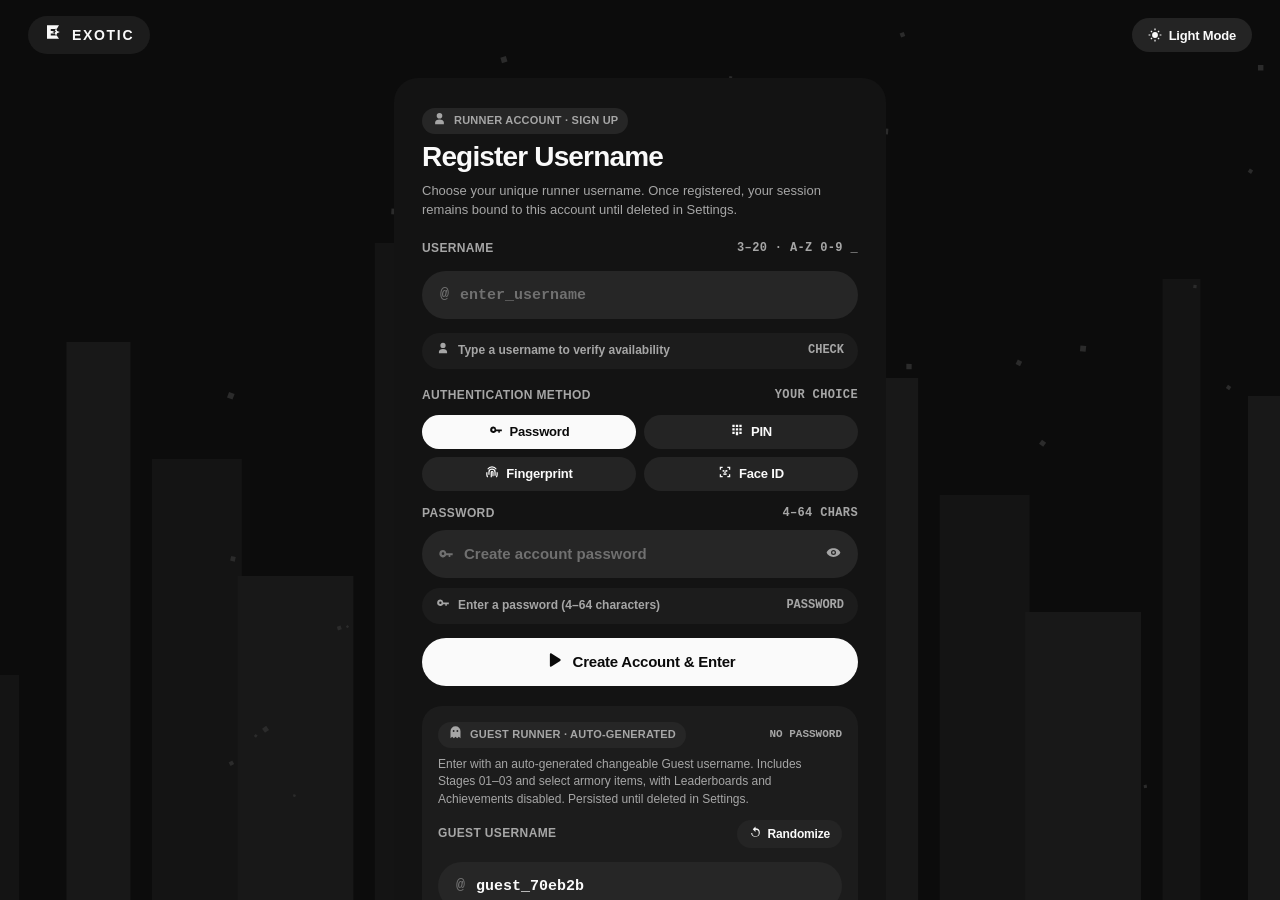
==== index.html @ 70ea26ce "Set Monochrome as default color mode across app, biometric bridge, and database" ====
<!DOCTYPE html>
<html lang="en" data-theme="dark" data-color-mode="monochrome">
<head>
  <meta charset="UTF-8" />
  <meta name="viewport" content="width=device-width, initial-scale=1.0, maximum-scale=1.0, user-scalable=no" />
  <title>EXOTIC</title>
  <link id="app-favicon" rel="icon" type="image/svg+xml" href="favicon.svg?v=20261025c22" />
  <link rel="shortcut icon" href="favicon.svg?v=20261025c22" />
  <link rel="stylesheet" href="styles/tokens.css?v=20261025c22" />
  <link rel="stylesheet" href="styles/components.css?v=20261025c22" />
  <link rel="stylesheet" href="styles/views.css?v=20261025c22" />
</head>
<body>
  <div id="app">
    <!-- Interactive Parallax Backdrop -->
    <canvas id="backdrop-canvas"></canvas>

    <!-- Global Top Bar -->
    <header id="global-topbar" class="ex-topbar is-hidden">
      <div class="ex-topbar-left">
        <button type="button" id="topbar-back-btn" class="ex-pill-btn ex-pill-btn--secondary ex-pill-btn--sm">
          <span data-icon="back"></span>
          <span>Main Menu</span>
        </button>
        <div class="ex-brand-pill">
          <span data-icon="logo"></span>
          <span>EXOTIC</span>
        </div>
      </div>

      <div class="ex-topbar-right">
        <button type="button" id="header-account-btn" class="ex-pill-btn ex-pill-btn--secondary ex-pill-btn--sm" title="Account — Manage in Settings">
          <span data-icon="user"></span>
          <span id="header-username" class="mono">@runner</span>
        </button>
        <div class="ex-chip" title="Coins — Spend on Auras, Characters, Skins, Trails & Emotes">
          <span data-icon="coin"></span>
          <span id="header-coins" class="mono">0</span>
          <span style="color:var(--fg-secondary); font-weight:500;">Coins</span>
        </div>
        <div class="ex-chip" title="Skill Points — Spend on Gameplay Upgrades">
          <span data-icon="skill"></span>
          <span id="header-sp" class="mono">0</span>
          <span style="color:var(--fg-secondary); font-weight:500;">SP</span>
        </div>
        <button type="button" id="header-theme-btn" class="ex-pill-btn ex-pill-btn--secondary ex-pill-btn--sm">
          <span data-icon="sun"></span>
          <span>Light Mode</span>
        </button>
        <button type="button" id="header-mute-btn" class="ex-pill-btn ex-pill-btn--secondary ex-pill-btn--icon" aria-label="Toggle Audio">
          <span data-icon="soundOn"></span>
        </button>
      </div>
    </header>

    <!-- Route Views Container -->
    <main class="ex-views">
      <!-- 1. SPLASH LOADING SCREEN -->
      <section id="view-splash" class="ex-view is-active" aria-label="Splash Loading Screen">
        <div class="splash-topbar">
          <button type="button" id="splash-theme-btn" class="ex-pill-btn ex-pill-btn--secondary ex-pill-btn--sm" aria-label="Switch to Light Mode">
            <span data-icon="sun"></span>
            <span>Light Mode</span>
          </button>
        </div>
        <div class="splash-box">
          <h1 class="splash-title">EXOTIC</h1>
          <div class="splash-progress-wrap">
            <div class="splash-track">
              <div id="splash-progress-fill" class="splash-fill"></div>
            </div>
            <div class="splash-status">
              <span id="splash-pct-label" class="mono">0%</span>
            </div>
          </div>
          <button type="button" id="splash-enter-btn" class="ex-pill-btn ex-pill-btn--primary ex-pill-btn--md" style="opacity:0.75;">
            <span data-icon="play"></span>
            <span>Skip &amp; Enter</span>
          </button>
        </div>
      </section>

      <!-- 1b. SIGN UP ROUTE -->
      <section id="view-signup" class="ex-view" aria-label="Sign Up">
        <div class="auth-topbar">
          <div class="ex-brand-pill">
            <span data-icon="logo"></span>
            <span>EXOTIC</span>
          </div>
          <button type="button" id="signup-theme-btn" class="ex-pill-btn ex-pill-btn--secondary ex-pill-btn--sm" aria-label="Switch to Light Mode">
            <span data-icon="sun"></span>
            <span>Light Mode</span>
          </button>
        </div>

        <div class="auth-shell">
          <div class="auth-card">
            <div class="auth-header">
              <span class="ex-chip ex-chip--subtle" style="align-self:flex-start;">
                <span data-icon="user"></span>
                <span>Runner Account · Sign Up</span>
              </span>
              <h1 class="auth-title">Register Username</h1>
              <p class="auth-subtitle">
                Choose your unique runner username. Once registered, your session remains bound to this account until deleted in Settings.
              </p>
            </div>

            <div id="signup-lock-banner" class="auth-lock-banner">
              <div class="auth-lock-icon" data-icon="lock"></div>
              <div class="auth-lock-text">
                <strong id="signup-lock-title">Account Already Registered</strong>
                <span id="signup-lock-desc">You cannot re-register a new username until your existing account is deleted from Settings.</span>
              </div>
            </div>

            <form id="signup-form" class="auth-form" novalidate>
              <label for="signup-username-input" class="auth-field-label">
                <span>Username</span>
                <span class="mono">3–20 · A-Z 0-9 _</span>
              </label>

              <div class="auth-input-wrap">
                <span class="auth-input-prefix">@</span>
                <input
                  type="text"
                  id="signup-username-input"
                  name="username"
                  class="ex-pill-input"
                  required
                  minlength="3"
                  maxlength="20"
                  pattern="[A-Za-z0-9_]{3,20}"
                  autocomplete="username"
                  spellcheck="false"
                  placeholder="enter_username"
                />
              </div>

              <div id="signup-validation-pill" class="auth-validation-pill" aria-live="polite">
                <span class="auth-validation-main">
                  <span id="signup-validation-icon" data-icon="user"></span>
                  <span id="signup-validation-msg">Type a username to verify availability</span>
                </span>
                <span id="signup-validation-badge" class="mono">CHECK</span>
              </div>

              <div class="auth-method-block">
                <div class="auth-field-label">
                  <span>Authentication Method</span>
                  <span class="mono">YOUR CHOICE</span>
                </div>

                <div class="auth-method-tabs" role="radiogroup" aria-label="Sign Up Authentication Method">
                  <button type="button" class="ex-pill-btn ex-pill-btn--primary ex-pill-btn--sm" data-signup-method="password" aria-pressed="true">
                    <span data-icon="key"></span>
                    <span>Password</span>
                  </button>
                  <button type="button" class="ex-pill-btn ex-pill-btn--secondary ex-pill-btn--sm" data-signup-method="pin" aria-pressed="false">
                    <span data-icon="pin"></span>
                    <span>PIN</span>
                  </button>
                  <button type="button" class="ex-pill-btn ex-pill-btn--secondary ex-pill-btn--sm" data-signup-method="fingerprint" aria-pressed="false">
                    <span data-icon="fingerprint"></span>
                    <span>Fingerprint</span>
                  </button>
                  <button type="button" class="ex-pill-btn ex-pill-btn--secondary ex-pill-btn--sm" data-signup-method="faceid" aria-pressed="false">
                    <span data-icon="faceid"></span>
                    <span>Face ID</span>
                  </button>
                </div>

                <!-- Dynamic Choice 1: Password -->
                <div id="signup-panel-password" class="auth-cred-panel is-active">
                  <label for="signup-password-input" class="auth-field-label">
                    <span>Password</span>
                    <span class="mono">4–64 CHARS</span>
                  </label>
                  <div class="auth-input-wrap auth-input-wrap--cred">
                    <span class="auth-input-icon" data-icon="key"></span>
                    <input
                      type="password"
                      id="signup-password-input"
                      name="signupPassword"
                      class="ex-pill-input"
                      minlength="4"
                      maxlength="64"
                      autocomplete="new-password"
                      placeholder="Create account password"
                    />
                    <button type="button" id="signup-pw-reveal-btn" class="ex-pill-btn ex-pill-btn--ghost ex-pill-btn--xs auth-reveal-btn" aria-label="Toggle password visibility">
                      <span data-icon="eye"></span>
                    </button>
                  </div>
                </div>

                <!-- Dynamic Choice 2: Numeric PIN -->
                <div id="signup-panel-pin" class="auth-cred-panel">
                  <label for="signup-pin-input" class="auth-field-label">
                    <span>PIN Code</span>
                    <span class="mono">4–8 DIGITS</span>
                  </label>
                  <div class="auth-input-wrap auth-input-wrap--cred">
                    <span class="auth-input-icon" data-icon="pin"></span>
                    <input
                      type="password"
                      id="signup-pin-input"
                      name="signupPin"
                      class="ex-pill-input auth-pin-input"
                      inputmode="numeric"
                      maxlength="8"
                      autocomplete="off"
                      placeholder="Enter 4–8 digit PIN"
                    />
                    <button type="button" id="signup-pin-reveal-btn" class="ex-pill-btn ex-pill-btn--ghost ex-pill-btn--xs auth-reveal-btn" aria-label="Toggle PIN visibility">
                      <span data-icon="eye"></span>
                    </button>
                  </div>
                </div>

                <!-- Dynamic Choice 3 & 4: Fingerprint / Face ID -->
                <div id="signup-panel-biometric" class="auth-cred-panel">
                  <div class="auth-field-label">
                    <span id="signup-bio-label">Fingerprint Passkey</span>
                    <span class="mono" id="signup-bio-tag">HARDWARE SENSOR</span>
                  </div>
                  <div id="signup-face-viewport" class="auth-face-viewport">
                    <canvas id="signup-face-canvas" width="220" height="220"></canvas>
                  </div>
                  <div id="signup-bio-card" class="auth-bio-card">
                    <div id="signup-bio-emblem" class="auth-bio-emblem" data-icon="fingerprint"></div>
                    <div class="auth-bio-info">
                      <strong id="signup-bio-title">Enroll Fingerprint</strong>
                      <span id="signup-bio-desc">Scan your Fingerprint on your device sensor, or press Create Account to scan automatically.</span>
                    </div>
                    <button type="button" id="signup-bio-scan-btn" class="ex-pill-btn ex-pill-btn--secondary ex-pill-btn--sm">
                      <span id="signup-bio-btn-icon" data-icon="fingerprint"></span>
                      <span id="signup-bio-btn-label">Scan</span>
                    </button>
                  </div>
                </div>

                <div id="signup-cred-pill" class="auth-validation-pill" aria-live="polite">
                  <span class="auth-validation-main">
                    <span id="signup-cred-icon" data-icon="key"></span>
                    <span id="signup-cred-msg">Choose Password, PIN, Fingerprint, or Face ID</span>
                  </span>
                  <span id="signup-cred-badge" class="mono">READY</span>
                </div>
              </div>

              <button type="submit" id="signup-submit-btn" class="ex-pill-btn ex-pill-btn--primary ex-pill-btn--lg ex-pill-btn--full">
                <span data-icon="play"></span>
                <span>Create Account &amp; Enter</span>
              </button>
            </form>

            <div id="guest-signup-box" class="auth-guest-box">
              <div class="auth-guest-head">
                <div class="auth-guest-title-wrap">
                  <span class="ex-chip ex-chip--subtle">
                    <span data-icon="ghost"></span>
                    <span>Guest Runner · Auto-Generated</span>
                  </span>
                  <span class="mono auth-guest-tag">NO PASSWORD</span>
                </div>
                <p class="auth-guest-desc">
                  Enter with an auto-generated changeable Guest username. Includes Stages 01–03 and select armory items, with Leaderboards and Achievements disabled. Persisted until deleted in Settings.
                </p>
              </div>

              <form id="guest-signup-form" class="auth-form" novalidate>
                <div class="auth-field-label">
                  <label for="guest-signup-username-input">Guest Username</label>
                  <button type="button" id="guest-signup-shuffle-btn" class="ex-pill-btn ex-pill-btn--secondary ex-pill-btn--xs">
                    <span data-icon="retry"></span>
                    <span>Randomize</span>
                  </button>
                </div>

                <div class="auth-input-wrap">
                  <span class="auth-input-prefix">@</span>
                  <input
                    type="text"
                    id="guest-signup-username-input"
                    name="guestUsername"
                    class="ex-pill-input"
                    required
                    minlength="3"
                    maxlength="20"
                    pattern="[A-Za-z0-9_]{3,20}"
                    autocomplete="off"
                    spellcheck="false"
                    placeholder="guest_runner"
                  />
                </div>

                <div id="guest-signup-validation-pill" class="auth-validation-pill" aria-live="polite">
                  <span class="auth-validation-main">
                    <span id="guest-signup-validation-icon" data-icon="check"></span>
                    <span id="guest-signup-validation-msg">username is available</span>
                  </span>
                  <span id="guest-signup-validation-badge" class="mono">AVAILABLE</span>
                </div>

                <button type="submit" id="guest-signup-submit-btn" class="ex-pill-btn ex-pill-btn--secondary ex-pill-btn--lg ex-pill-btn--full">
                  <span data-icon="ghost"></span>
                  <span>Continue as Guest</span>
                </button>
              </form>
            </div>

            <div class="auth-switch-row">
              <span class="auth-switch-hint">Already have a registered account?</span>
              <button type="button" id="signup-switch-signin-btn" class="ex-pill-btn ex-pill-btn--secondary ex-pill-btn--sm">
                <span data-icon="user"></span>
                <span>Sign In</span>
              </button>
            </div>
          </div>
        </div>
      </section>

      <!-- 1c. SIGN IN ROUTE -->
      <section id="view-signin" class="ex-view" aria-label="Sign In">
        <div class="auth-topbar">
          <div class="ex-brand-pill">
            <span data-icon="logo"></span>
            <span>EXOTIC</span>
          </div>
          <button type="button" id="signin-theme-btn" class="ex-pill-btn ex-pill-btn--secondary ex-pill-btn--sm" aria-label="Switch to Light Mode">
            <span data-icon="sun"></span>
            <span>Light Mode</span>
          </button>
        </div>

        <div class="auth-shell">
          <div class="auth-card">
            <div class="auth-header">
              <span class="ex-chip ex-chip--subtle" style="align-self:flex-start;">
                <span data-icon="lock"></span>
                <span>Runner Account · Sign In</span>
              </span>
              <h1 class="auth-title">Sign In</h1>
              <p class="auth-subtitle">
                Enter your registered Exotic username to restore your saved Coins, Skill Points, Loadout, and Stage Clears.
              </p>
            </div>

            <div id="signin-lock-banner" class="auth-lock-banner">
              <div class="auth-lock-icon" data-icon="lock"></div>
              <div class="auth-lock-text" style="flex:1;">
                <strong id="signin-lock-title">Bound Account: @runner</strong>
                <span id="signin-lock-desc">Sign back in with this registered username. Re-registration is locked until deleted from Settings.</span>
                <div style="margin-top:8px;">
                  <button type="button" id="signin-fill-bound-btn" class="ex-pill-btn ex-pill-btn--secondary ex-pill-btn--xs">
                    <span data-icon="check"></span>
                    <span id="signin-fill-bound-label">Fill @runner</span>
                  </button>
                </div>
              </div>
            </div>

            <form id="signin-form" class="auth-form" novalidate>
              <label for="signin-username-input" class="auth-field-label">
                <span>Registered Username</span>
                <span class="mono">3–20 · A-Z 0-9 _</span>
              </label>

              <div class="auth-input-wrap">
                <span class="auth-input-prefix">@</span>
                <input
                  type="text"
                  id="signin-username-input"
                  name="username"
                  class="ex-pill-input"
                  required
                  minlength="3"
                  maxlength="20"
                  pattern="[A-Za-z0-9_]{3,20}"
                  autocomplete="username"
                  spellcheck="false"
                  placeholder="your_username"
                />
              </div>

              <div id="signin-validation-pill" class="auth-validation-pill" aria-live="polite">
                <span class="auth-validation-main">
                  <span id="signin-validation-icon" data-icon="user"></span>
                  <span id="signin-validation-msg">Enter your registered username</span>
                </span>
                <span id="signin-validation-badge" class="mono">CHECK</span>
              </div>

              <div id="signin-method-block" class="auth-method-block is-hidden">
                <div class="auth-field-label">
                  <span>Registered Sign-In Method</span>
                  <span class="mono" id="signin-method-hint-tag">REGISTERED</span>
                </div>

                <div id="signin-method-tabs" class="auth-method-tabs" role="radiogroup" aria-label="Sign In Authentication Method">
                  <button type="button" class="ex-pill-btn ex-pill-btn--primary ex-pill-btn--sm" data-signin-method="password" aria-pressed="true">
                    <span data-icon="key"></span>
                    <span>Password</span>
                  </button>
                  <button type="button" class="ex-pill-btn ex-pill-btn--secondary ex-pill-btn--sm" data-signin-method="pin" aria-pressed="false">
                    <span data-icon="pin"></span>
                    <span>PIN</span>
                  </button>
                  <button type="button" class="ex-pill-btn ex-pill-btn--secondary ex-pill-btn--sm" data-signin-method="fingerprint" aria-pressed="false">
                    <span data-icon="fingerprint"></span>
                    <span>Fingerprint</span>
                  </button>
                  <button type="button" class="ex-pill-btn ex-pill-btn--secondary ex-pill-btn--sm" data-signin-method="faceid" aria-pressed="false">
                    <span data-icon="faceid"></span>
                    <span>Face ID</span>
                  </button>
                </div>

                <!-- Dynamic Choice 1: Password -->
                <div id="signin-panel-password" class="auth-cred-panel is-active">
                  <label for="signin-password-input" class="auth-field-label">
                    <span>Password</span>
                    <span class="mono">ACCOUNT SECRET</span>
                  </label>
                  <div class="auth-input-wrap auth-input-wrap--cred">
                    <span class="auth-input-icon" data-icon="key"></span>
                    <input
                      type="password"
                      id="signin-password-input"
                      name="signinPassword"
                      class="ex-pill-input"
                      minlength="4"
                      maxlength="64"
                      autocomplete="current-password"
                      placeholder="Enter your password"
                    />
                    <button type="button" id="signin-pw-reveal-btn" class="ex-pill-btn ex-pill-btn--ghost ex-pill-btn--xs auth-reveal-btn" aria-label="Toggle password visibility">
                      <span data-icon="eye"></span>
                    </button>
                  </div>
                </div>

                <!-- Dynamic Choice 2: Numeric PIN -->
                <div id="signin-panel-pin" class="auth-cred-panel">
                  <label for="signin-pin-input" class="auth-field-label">
                    <span>PIN Code</span>
                    <span class="mono">4–8 DIGITS</span>
                  </label>
                  <div class="auth-input-wrap auth-input-wrap--cred">
                    <span class="auth-input-icon" data-icon="pin"></span>
                    <input
                      type="password"
                      id="signin-pin-input"
                      name="signinPin"
                      class="ex-pill-input auth-pin-input"
                      inputmode="numeric"
                      maxlength="8"
                      autocomplete="off"
                      placeholder="Enter your PIN"
                    />
                    <button type="button" id="signin-pin-reveal-btn" class="ex-pill-btn ex-pill-btn--ghost ex-pill-btn--xs auth-reveal-btn" aria-label="Toggle PIN visibility">
                      <span data-icon="eye"></span>
                    </button>
                  </div>
                </div>

                <!-- Dynamic Choice 3 & 4: Fingerprint / Face ID -->
                <div id="signin-panel-biometric" class="auth-cred-panel">
                  <div class="auth-field-label">
                    <span id="signin-bio-label">Fingerprint Passkey</span>
                    <span class="mono" id="signin-bio-tag">HARDWARE SENSOR</span>
                  </div>
                  <div id="signin-face-viewport" class="auth-face-viewport">
                    <canvas id="signin-face-canvas" width="220" height="220"></canvas>
                  </div>
                  <div id="signin-bio-card" class="auth-bio-card">
                    <div id="signin-bio-emblem" class="auth-bio-emblem" data-icon="fingerprint"></div>
                    <div class="auth-bio-info">
                      <strong id="signin-bio-title">Verify Fingerprint</strong>
                      <span id="signin-bio-desc">Verify your Fingerprint on your device sensor, or press Sign In to scan automatically.</span>
                    </div>
                    <button type="button" id="signin-bio-scan-btn" class="ex-pill-btn ex-pill-btn--secondary ex-pill-btn--sm">
                      <span id="signin-bio-btn-icon" data-icon="fingerprint"></span>
                      <span id="signin-bio-btn-label">Verify</span>
                    </button>
                  </div>
                </div>

                <div id="signin-cred-pill" class="auth-validation-pill" aria-live="polite">
                  <span class="auth-validation-main">
                    <span id="signin-cred-icon" data-icon="key"></span>
                    <span id="signin-cred-msg">Provide your chosen authentication credential</span>
                  </span>
                  <span id="signin-cred-badge" class="mono">READY</span>
                </div>
              </div>

              <button type="submit" id="signin-submit-btn" class="ex-pill-btn ex-pill-btn--primary ex-pill-btn--lg ex-pill-btn--full">
                <span data-icon="play"></span>
                <span>Sign In to Exotic</span>
              </button>
            </form>

            <div class="auth-switch-row">
              <span id="signin-switch-hint" class="auth-switch-hint">No registered account yet?</span>
              <button type="button" id="signin-switch-signup-btn" class="ex-pill-btn ex-pill-btn--secondary ex-pill-btn--sm">
                <span>Sign Up</span>
              </button>
            </div>
          </div>
        </div>
      </section>

      <!-- 2. MAIN MENU ROUTE -->
      <section id="view-menu" class="ex-view" aria-label="Main Menu">
        <div class="menu-layout">
          <div class="menu-hero">
            <div class="menu-eyebrow">
              <span data-icon="bolt"></span>
              <span>Precision Rage-Bait Gauntlet</span>
            </div>
            <div class="menu-title-row">
              <div class="menu-logo-mark" data-icon="logo"></div>
              <h1 class="menu-title">EXOTIC</h1>
            </div>
            <p class="menu-tagline">
              Trust no floor, question every coin, and outmaneuver dishonest geometry across eight handcrafted stages.
            </p>

            <nav class="menu-nav-grid" aria-label="Primary Navigation">
              <button type="button" id="menu-btn-play" class="ex-pill-btn ex-pill-btn--primary ex-pill-btn--xl menu-play-cta">
                <span data-icon="play"></span>
                <span id="menu-play-label">Play — Level 01: Trust Nothing</span>
              </button>

              <button type="button" class="ex-pill-btn ex-pill-btn--secondary ex-pill-btn--lg" data-route="levels">
                <span data-icon="levels"></span>
                <span>Levels</span>
              </button>

              <button type="button" class="ex-pill-btn ex-pill-btn--secondary ex-pill-btn--lg" data-route="shop">
                <span data-icon="shop"></span>
                <span>Shop</span>
              </button>

              <button type="button" id="menu-btn-achievements" class="ex-pill-btn ex-pill-btn--secondary ex-pill-btn--lg" data-route="achievements">
                <span data-icon="achievements"></span>
                <span id="menu-ach-btn-label">Achievements</span>
              </button>

              <button type="button" id="menu-btn-leaderboards" class="ex-pill-btn ex-pill-btn--secondary ex-pill-btn--lg" data-route="leaderboards">
                <span data-icon="leaderboards"></span>
                <span id="menu-lb-btn-label">Leaderboards</span>
              </button>

              <button type="button" class="ex-pill-btn ex-pill-btn--secondary ex-pill-btn--lg" data-route="settings">
                <span data-icon="settings"></span>
                <span>Settings</span>
              </button>

              <button type="button" class="ex-pill-btn ex-pill-btn--secondary ex-pill-btn--lg" data-route="credits">
                <span data-icon="credits"></span>
                <span>Credits</span>
              </button>
            </nav>
          </div>

          <aside class="menu-showcase-card" aria-label="Equipped Runner Preview">
            <div class="ex-card-title-row">
              <span class="ex-chip ex-chip--subtle">Active Loadout Showcase</span>
              <span id="menu-loadout-chip" class="ex-chip ex-chip--subtle">Exotic Cube · No Aura</span>
            </div>
            <div class="menu-showcase-stage">
              <canvas id="menu-character-canvas"></canvas>
            </div>
            <div class="menu-stats-row">
              <div class="menu-stat-pill">
                <span class="menu-stat-label">Cleared</span>
                <span id="menu-stat-cleared" class="menu-stat-value">0 / 8</span>
              </div>
              <div class="menu-stat-pill">
                <span class="menu-stat-label">Total Deaths</span>
                <span id="menu-stat-deaths" class="menu-stat-value">0</span>
              </div>
              <div class="menu-stat-pill">
                <span class="menu-stat-label">Achievements</span>
                <span id="menu-stat-ach" class="menu-stat-value">0 / 10</span>
              </div>
            </div>
          </aside>
        </div>
      </section>

      <!-- 3. PLAY ROUTE -->
      <section id="view-play" class="ex-view" aria-label="Gameplay Stage">
        <div class="play-hud-top">
          <div class="play-hud-group">
            <div class="ex-chip">
              <span data-icon="levels"></span>
              <span id="hud-stage-label">01 · Trust Nothing</span>
            </div>
            <div class="ex-chip" title="Run Deaths">
              <span data-icon="skull"></span>
              <span id="hud-deaths-val" class="mono">0</span>
            </div>
            <div class="ex-chip" title="Stage Timer">
              <span data-icon="clock"></span>
              <span id="hud-time-val" class="mono">00:00.00</span>
            </div>
          </div>

          <div class="play-hud-group">
            <div class="ex-chip">
              <span data-icon="coin"></span>
              <span id="hud-coins-val" class="mono">0</span>
            </div>
            <div class="ex-chip">
              <span data-icon="skill"></span>
              <span id="hud-sp-val" class="mono">0</span>
            </div>
            <button type="button" id="play-emote-btn" class="ex-pill-btn ex-pill-btn--secondary ex-pill-btn--sm" title="Perform Equipped Emote (E)">
              <span data-icon="emote"></span>
              <span>Taunt (E)</span>
            </button>
            <button type="button" id="play-retry-btn" class="ex-pill-btn ex-pill-btn--secondary ex-pill-btn--sm" title="Quick Retry (R)">
              <span data-icon="retry"></span>
              <span>Retry (R)</span>
            </button>
            <button type="button" id="play-fullscreen-btn" class="ex-pill-btn ex-pill-btn--secondary ex-pill-btn--sm" title="Full Screen (F)" aria-label="Toggle Full Screen" aria-pressed="false">
              <span data-icon="fullscreen"></span>
              <span class="play-fs-text">Full Screen (F)</span>
            </button>
            <button type="button" id="play-theme-btn" class="ex-pill-btn ex-pill-btn--secondary ex-pill-btn--sm" aria-label="Switch to Light Mode">
              <span data-icon="sun"></span>
              <span class="play-theme-text">Light Mode</span>
            </button>
            <button type="button" id="play-pause-btn" class="ex-pill-btn ex-pill-btn--primary ex-pill-btn--sm" title="Pause (Esc)">
              <span data-icon="pause"></span>
              <span>Pause</span>
            </button>
          </div>
        </div>

        <div class="game-stage-wrapper">
          <canvas id="game-canvas" width="960" height="540"></canvas>
        </div>

        <div id="rage-banner" class="rage-banner"></div>

        <!-- Optional Touch / On-Screen Pill Controls -->
        <div id="touch-controls" class="touch-controls">
          <div class="touch-cluster">
            <button type="button" class="ex-pill-btn ex-pill-btn--secondary ex-pill-btn--lg" data-touch-key="left">
              <span data-icon="left"></span>
            </button>
            <button type="button" class="ex-pill-btn ex-pill-btn--secondary ex-pill-btn--lg" data-touch-key="right">
              <span data-icon="right"></span>
            </button>
          </div>
          <div class="touch-cluster">
            <button type="button" class="ex-pill-btn ex-pill-btn--secondary ex-pill-btn--lg" data-touch-key="dash">
              <span data-icon="bolt"></span>
              <span>Dash</span>
            </button>
            <button type="button" class="ex-pill-btn ex-pill-btn--primary ex-pill-btn--lg" data-touch-key="jump">
              <span data-icon="up"></span>
              <span>Jump</span>
            </button>
          </div>
        </div>
      </section>

      <!-- 4. LEVELS ROUTE -->
      <section id="view-levels" class="ex-view" aria-label="Select Stage">
        <div class="ex-container">
          <div class="page-header">
            <div class="page-header-text">
              <h2 class="page-title">Handcrafted Stages</h2>
              <p class="page-subtitle">Animated stage previews showing actual traps, geometry, and runner progression.</p>
            </div>
            <span id="levels-header-chip" class="ex-chip">8 Stages · Hidden Skill Orbs · Par Targets</span>
          </div>

          <div id="levels-grid" class="levels-grid"></div>
        </div>
      </section>

      <!-- 5. SHOP ROUTE -->
      <section id="view-shop" class="ex-view" aria-label="Exotic Shop">
        <div class="ex-container">
          <div class="page-header">
            <div class="page-header-text">
              <h2 class="page-title">Exotic Armory &amp; Shop</h2>
              <p class="page-subtitle">Every card previews the actual Aura, Character, Skin, Trail, Emote, or Upgrade in motion.</p>
            </div>
            <div id="shop-category-tabs" class="pill-tabs"></div>
          </div>

          <div class="shop-loadout-bar">
            <span style="font-size:13px; font-weight:700;">Equipped Loadout</span>
            <div id="shop-loadout-chips" class="shop-loadout-chips"></div>
          </div>

          <div id="shop-items-grid" class="cards-grid"></div>
        </div>
      </section>

      <!-- 6. ACHIEVEMENTS ROUTE -->
      <section id="view-achievements" class="ex-view" aria-label="Achievements">
        <div class="ex-container">
          <div class="page-header">
            <div class="page-header-text">
              <h2 class="page-title">Achievements</h2>
              <p class="page-subtitle">Earned strictly through real gameplay milestones. Unlocks automatically grant Coins and Skill Points.</p>
            </div>
            <span id="achievements-summary-chip" class="ex-chip">0 / 10 Unlocked</span>
          </div>

          <div id="achievements-grid" class="achievements-grid"></div>
        </div>
      </section>

      <!-- 7. LEADERBOARDS ROUTE -->
      <section id="view-leaderboards" class="ex-view" aria-label="Leaderboards">
        <div class="ex-container">
          <div class="page-header">
            <div class="page-header-text">
              <h2 class="page-title">Verified Leaderboards</h2>
              <p class="page-subtitle">Verified player runs ranked across every stage.</p>
            </div>
            <div id="lb-sort-tabs" class="pill-tabs"></div>
          </div>

          <div id="lb-level-tabs" class="pill-tabs"></div>

          <div id="lb-content" class="lb-panel"></div>
        </div>
      </section>

      <!-- 8. SETTINGS ROUTE -->
      <section id="view-settings" class="ex-view" aria-label="Settings">
        <div class="ex-container">
          <div class="page-header">
            <div class="page-header-text">
              <h2 class="page-title">Settings &amp; Controls</h2>
              <p class="page-subtitle">Configure Light and Dark mode, sound effects, controls, and your registered account.</p>
            </div>
          </div>

          <div class="settings-grid">
            <div class="settings-card">
              <h3 class="ex-card-title" style="font-size:17px;">Visuals &amp; Audio</h3>

              <div class="settings-row">
                <div class="settings-row-info">
                  <span class="settings-row-title">Appearance Theme</span>
                  <span class="settings-row-desc">Switch between Dark Mode and Light Mode.</span>
                </div>
                <div style="display:flex; gap:6px; flex-shrink:0;">
                  <button type="button" id="set-theme-dark" class="ex-pill-btn ex-pill-btn--primary ex-pill-btn--sm" aria-pressed="true" title="Switch to Dark Mode">
                    <span data-icon="moon"></span>
                    <span>Dark</span>
                  </button>
                  <button type="button" id="set-theme-light" class="ex-pill-btn ex-pill-btn--secondary ex-pill-btn--sm" aria-pressed="false" title="Switch to Light Mode">
                    <span data-icon="sun"></span>
                    <span>Light</span>
                  </button>
                </div>
              </div>

              <div class="settings-row" id="set-color-mode-row">
                <div class="settings-row-info">
                  <span class="settings-row-title">Color Mode</span>
                  <span class="settings-row-desc">Switch between Monochrome and Colored across the whole game and app.</span>
                </div>
                <div style="display:flex; gap:6px; flex-shrink:0;">
                  <button type="button" id="set-color-monochrome" class="ex-pill-btn ex-pill-btn--primary ex-pill-btn--sm" aria-pressed="true" title="Switch to Monochrome Mode">
                    <span data-icon="contrast"></span>
                    <span>Monochrome</span>
                  </button>
                  <button type="button" id="set-color-colored" class="ex-pill-btn ex-pill-btn--secondary ex-pill-btn--sm" aria-pressed="false" title="Switch to Colored Mode">
                    <span data-icon="palette"></span>
                    <span>Colored</span>
                  </button>
                </div>
              </div>

              <div class="settings-row">
                <div class="settings-row-info">
                  <span class="settings-row-title">Sound Effects</span>
                  <span class="settings-row-desc">Toggle procedural sound effects.</span>
                </div>
                <button type="button" id="set-audio-toggle" class="ex-pill-btn ex-pill-btn--primary ex-pill-btn--sm">Audio Enabled</button>
              </div>

              <div class="settings-row">
                <div class="settings-row-info">
                  <span class="settings-row-title">Master Volume</span>
                  <span class="settings-row-desc">Select output level preset.</span>
                </div>
                <div style="display:flex; gap:6px;">
                  <button type="button" class="ex-pill-btn ex-pill-btn--secondary ex-pill-btn--xs" data-vol-preset="0.35">35%</button>
                  <button type="button" class="ex-pill-btn ex-pill-btn--primary ex-pill-btn--xs" data-vol-preset="0.7">70%</button>
                  <button type="button" class="ex-pill-btn ex-pill-btn--secondary ex-pill-btn--xs" data-vol-preset="1">100%</button>
                </div>
              </div>

              <div class="settings-row">
                <div class="settings-row-info">
                  <span class="settings-row-title">Impact Camera Shake</span>
                  <span class="settings-row-desc">Subtle screen recoil when crushers slam or traps fire.</span>
                </div>
                <button type="button" id="set-shake-toggle" class="ex-pill-btn ex-pill-btn--primary ex-pill-btn--sm">Enabled</button>
              </div>

              <div class="settings-row">
                <div class="settings-row-info">
                  <span class="settings-row-title">On-Screen Touch Pills</span>
                  <span class="settings-row-desc">Display pill buttons for mobile or pointer play.</span>
                </div>
                <button type="button" id="set-touch-toggle" class="ex-pill-btn ex-pill-btn--secondary ex-pill-btn--sm">Hidden</button>
              </div>

              <div class="settings-row">
                <div class="settings-row-info">
                  <span class="settings-row-title">Stage Ghosts</span>
                  <span class="settings-row-desc">Show co-runner ghosts and world-record replays on stage.</span>
                </div>
                <button type="button" id="set-ghosts-toggle" class="ex-pill-btn ex-pill-btn--primary ex-pill-btn--sm">Enabled</button>
              </div>

              <!-- Leaderboard Sharing Controls (Authenticated Users ONLY — Hidden for Guests; Both Disabled by Default) -->
              <div id="set-lb-controls-wrap" class="settings-lb-wrap">
                <div class="settings-row">
                  <div class="settings-row-info">
                    <span class="settings-row-title">Leaderboards Share</span>
                    <span class="settings-row-desc">Allow sharing your stage runs publicly (visible to everyone). Disabled by default.</span>
                  </div>
                  <button type="button" id="set-lb-share-toggle" class="ex-pill-btn ex-pill-btn--secondary ex-pill-btn--sm" aria-pressed="false">Disabled</button>
                </div>

                <div class="settings-row">
                  <div class="settings-row-info">
                    <span class="settings-row-title">Leaderboards Sharing Prompt</span>
                    <span class="settings-row-desc">Ask after clearing a stage whether to share publicly or not store it at all, instead of popping up on every level when disabled. Disabled by default.</span>
                  </div>
                  <button type="button" id="set-lb-prompt-toggle" class="ex-pill-btn ex-pill-btn--secondary ex-pill-btn--sm" aria-pressed="false">Disabled</button>
                </div>
              </div>
            </div>

            <div class="settings-card">
              <h3 class="ex-card-title" style="font-size:17px;">Registered Account &amp; Controls</h3>

              <div class="settings-row" style="flex-direction:column; align-items:stretch; gap:12px;">
                <div style="display:flex; align-items:center; justify-content:space-between; gap:10px; flex-wrap:wrap;">
                  <div class="settings-row-info">
                    <span id="set-account-role-title" class="settings-row-title">Registered Account</span>
                    <span id="set-account-role-desc" class="settings-row-desc">You remain bound to this account across sign-outs until deleted below.</span>
                  </div>
                  <span id="set-account-username" class="ex-chip ex-chip--inverted mono">@runner</span>
                </div>

                <div style="display:flex; gap:8px; flex-wrap:wrap;">
                  <button type="button" id="set-signout-btn" class="ex-pill-btn ex-pill-btn--secondary ex-pill-btn--sm">
                    <span data-icon="logout"></span>
                    <span>Sign Out</span>
                  </button>
                  <button type="button" id="set-delete-account-btn" class="ex-pill-btn ex-pill-btn--primary ex-pill-btn--sm">
                    <span data-icon="trash"></span>
                    <span id="set-delete-account-label">Delete Account</span>
                  </button>
                </div>

                <div id="set-delete-confirm-box" class="settings-delete-confirm">
                  <span id="set-delete-confirm-text" class="settings-row-desc" style="color:var(--fg-primary); font-weight:600;">
                    Permanently delete this user? This removes your username, Coins, Skill Points, Loadout, and Verified Runs, and unlocks registering a new account.
                  </span>
                  <div style="display:flex; gap:8px; flex-wrap:wrap;">
                    <button type="button" id="set-confirm-delete-btn" class="ex-pill-btn ex-pill-btn--primary ex-pill-btn--sm">
                      <span data-icon="trash"></span>
                      <span>Confirm Delete Account</span>
                    </button>
                    <button type="button" id="set-cancel-delete-btn" class="ex-pill-btn ex-pill-btn--secondary ex-pill-btn--sm">
                      <span>Cancel</span>
                    </button>
                  </div>
                </div>
              </div>

              <!-- Guest Username Manager (Visible ONLY for Guest Accounts; No Password & No Auth Methods) -->
              <div id="set-guest-username-wrap" class="settings-row is-hidden" style="flex-direction:column; align-items:stretch; gap:12px;">
                <div class="settings-row-info">
                  <span class="settings-row-title">Change Guest Username</span>
                  <span class="settings-row-desc">
                    Guest accounts have no password and no authentication methods. Edit your Guest username anytime; your progress persists across sign-outs until deleted above.
                  </span>
                </div>

                <div class="guest-limits-pills">
                  <span class="ex-chip ex-chip--subtle mono">Stages 01–03</span>
                  <span class="ex-chip ex-chip--subtle mono">Select Armory</span>
                  <span class="ex-chip ex-chip--subtle mono">Leaderboards Disabled</span>
                  <span class="ex-chip ex-chip--subtle mono">Achievements Disabled</span>
                  <span class="ex-chip ex-chip--subtle mono">No Password</span>
                </div>

                <form id="set-guest-username-form" class="auth-form" novalidate>
                  <div class="auth-field-label">
                    <label for="set-guest-username-input">Guest Username</label>
                    <button type="button" id="set-guest-shuffle-btn" class="ex-pill-btn ex-pill-btn--secondary ex-pill-btn--xs">
                      <span data-icon="retry"></span>
                      <span>Randomize</span>
                    </button>
                  </div>

                  <div class="auth-input-wrap">
                    <span class="auth-input-prefix">@</span>
                    <input
                      type="text"
                      id="set-guest-username-input"
                      name="guestRename"
                      class="ex-pill-input"
                      required
                      minlength="3"
                      maxlength="20"
                      pattern="[A-Za-z0-9_]{3,20}"
                      autocomplete="off"
                      spellcheck="false"
                      placeholder="guest_username"
                    />
                  </div>

                  <div id="set-guest-validation-pill" class="auth-validation-pill" aria-live="polite">
                    <span class="auth-validation-main">
                      <span id="set-guest-validation-icon" data-icon="user"></span>
                      <span id="set-guest-validation-msg">Edit username to verify availability</span>
                    </span>
                    <span id="set-guest-validation-badge" class="mono">GUEST</span>
                  </div>

                  <button type="submit" id="set-guest-save-btn" class="ex-pill-btn ex-pill-btn--primary ex-pill-btn--sm ex-pill-btn--full">
                    <span data-icon="check"></span>
                    <span>Save Guest Username</span>
                  </button>
                </form>
              </div>

              <!-- Authentication Methods Manager (Connect / Disconnect Password, PIN, Touch ID / Fingerprint, Face ID) -->
              <div id="set-auth-methods-wrap" class="settings-row" style="flex-direction:column; align-items:stretch; gap:12px;">
                <div class="settings-row-info">
                  <span class="settings-row-title">Authentication Methods</span>
                  <span class="settings-row-desc">
                    Connect or disconnect Password, PIN, Touch ID / Fingerprint, or Face ID. Sign In displays only the methods active here.
                  </span>
                </div>

                <div id="set-face-viewport" class="auth-face-viewport">
                  <canvas id="set-face-canvas" width="220" height="220"></canvas>
                </div>

                <div id="set-auth-feedback" class="auth-validation-pill" aria-live="polite">
                  <span class="auth-validation-main">
                    <span id="set-auth-feedback-icon" data-icon="lock"></span>
                    <span id="set-auth-feedback-msg">Manage active sign-in methods for your account</span>
                  </span>
                  <span id="set-auth-feedback-badge" class="mono">METHODS</span>
                </div>

                <div class="settings-auth-list">
                  <!-- 1. Password -->
                  <div class="settings-auth-item" data-set-method-row="password">
                    <div class="settings-auth-head">
                      <div class="settings-auth-meta">
                        <span class="settings-auth-icon" data-icon="key"></span>
                        <div class="settings-row-info">
                          <span class="settings-row-title">Password</span>
                          <span class="settings-row-desc">4–64 character account password</span>
                        </div>
                      </div>
                      <div class="settings-auth-actions">
                        <span id="set-status-password" class="ex-chip ex-chip--subtle mono">OFF</span>
                        <button type="button" id="set-connect-password-btn" class="ex-pill-btn ex-pill-btn--primary ex-pill-btn--sm">
                          <span data-icon="key"></span>
                          <span>Connect</span>
                        </button>
                        <button type="button" id="set-disconnect-password-btn" class="ex-pill-btn ex-pill-btn--secondary ex-pill-btn--sm is-hidden">
                          <span>Disconnect</span>
                        </button>
                      </div>
                    </div>

                    <div id="set-drawer-password" class="settings-auth-drawer">
                      <div class="auth-input-wrap auth-input-wrap--cred">
                        <span class="auth-input-icon" data-icon="key"></span>
                        <input
                          type="password"
                          id="set-connect-password-input"
                          class="ex-pill-input"
                          minlength="4"
                          maxlength="64"
                          autocomplete="new-password"
                          placeholder="Create 4–64 character password"
                        />
                        <button type="button" id="set-pw-reveal-btn" class="ex-pill-btn ex-pill-btn--ghost ex-pill-btn--xs auth-reveal-btn" aria-label="Toggle password visibility">
                          <span data-icon="eye"></span>
                        </button>
                      </div>
                      <div style="display:flex; gap:8px; flex-wrap:wrap;">
                        <button type="button" id="set-save-password-btn" class="ex-pill-btn ex-pill-btn--primary ex-pill-btn--sm">
                          <span data-icon="check"></span>
                          <span>Connect Password</span>
                        </button>
                        <button type="button" id="set-cancel-password-btn" class="ex-pill-btn ex-pill-btn--secondary ex-pill-btn--sm">
                          <span>Cancel</span>
                        </button>
                      </div>
                    </div>
                  </div>

                  <!-- 2. PIN -->
                  <div class="settings-auth-item" data-set-method-row="pin">
                    <div class="settings-auth-head">
                      <div class="settings-auth-meta">
                        <span class="settings-auth-icon" data-icon="pin"></span>
                        <div class="settings-row-info">
                          <span class="settings-row-title">PIN</span>
                          <span class="settings-row-desc">4–8 digit numeric PIN code</span>
                        </div>
                      </div>
                      <div class="settings-auth-actions">
                        <span id="set-status-pin" class="ex-chip ex-chip--subtle mono">OFF</span>
                        <button type="button" id="set-connect-pin-btn" class="ex-pill-btn ex-pill-btn--primary ex-pill-btn--sm">
                          <span data-icon="pin"></span>
                          <span>Connect</span>
                        </button>
                        <button type="button" id="set-disconnect-pin-btn" class="ex-pill-btn ex-pill-btn--secondary ex-pill-btn--sm is-hidden">
                          <span>Disconnect</span>
                        </button>
                      </div>
                    </div>

                    <div id="set-drawer-pin" class="settings-auth-drawer">
                      <div class="auth-input-wrap auth-input-wrap--cred">
                        <span class="auth-input-icon" data-icon="pin"></span>
                        <input
                          type="password"
                          id="set-connect-pin-input"
                          class="ex-pill-input auth-pin-input"
                          inputmode="numeric"
                          maxlength="8"
                          autocomplete="off"
                          placeholder="Enter 4–8 digit PIN"
                        />
                        <button type="button" id="set-pin-reveal-btn" class="ex-pill-btn ex-pill-btn--ghost ex-pill-btn--xs auth-reveal-btn" aria-label="Toggle PIN visibility">
                          <span data-icon="eye"></span>
                        </button>
                      </div>
                      <div style="display:flex; gap:8px; flex-wrap:wrap;">
                        <button type="button" id="set-save-pin-btn" class="ex-pill-btn ex-pill-btn--primary ex-pill-btn--sm">
                          <span data-icon="check"></span>
                          <span>Connect PIN</span>
                        </button>
                        <button type="button" id="set-cancel-pin-btn" class="ex-pill-btn ex-pill-btn--secondary ex-pill-btn--sm">
                          <span>Cancel</span>
                        </button>
                      </div>
                    </div>
                  </div>

                  <!-- 3. Touch ID / Fingerprint -->
                  <div class="settings-auth-item" data-set-method-row="fingerprint">
                    <div class="settings-auth-head">
                      <div class="settings-auth-meta">
                        <span class="settings-auth-icon" data-icon="fingerprint"></span>
                        <div class="settings-row-info">
                          <span class="settings-row-title">Touch ID / Fingerprint</span>
                          <span id="set-desc-fingerprint" class="settings-row-desc">Hardware fingerprint sensor passkey</span>
                        </div>
                      </div>
                      <div class="settings-auth-actions">
                        <span id="set-status-fingerprint" class="ex-chip ex-chip--subtle mono">OFF</span>
                        <button type="button" id="set-connect-fingerprint-btn" class="ex-pill-btn ex-pill-btn--primary ex-pill-btn--sm">
                          <span data-icon="fingerprint"></span>
                          <span>Connect</span>
                        </button>
                        <button type="button" id="set-disconnect-fingerprint-btn" class="ex-pill-btn ex-pill-btn--secondary ex-pill-btn--sm is-hidden">
                          <span>Disconnect</span>
                        </button>
                      </div>
                    </div>
                  </div>

                  <!-- 4. Face ID -->
                  <div class="settings-auth-item" data-set-method-row="faceid">
                    <div class="settings-auth-head">
                      <div class="settings-auth-meta">
                        <span class="settings-auth-icon" data-icon="faceid"></span>
                        <div class="settings-row-info">
                          <span class="settings-row-title">Face ID</span>
                          <span id="set-desc-faceid" class="settings-row-desc">TrueDepth sensor or front-camera facial scan</span>
                        </div>
                      </div>
                      <div class="settings-auth-actions">
                        <span id="set-status-faceid" class="ex-chip ex-chip--subtle mono">OFF</span>
                        <button type="button" id="set-connect-faceid-btn" class="ex-pill-btn ex-pill-btn--primary ex-pill-btn--sm">
                          <span data-icon="faceid"></span>
                          <span>Connect</span>
                        </button>
                        <button type="button" id="set-disconnect-faceid-btn" class="ex-pill-btn ex-pill-btn--secondary ex-pill-btn--sm is-hidden">
                          <span>Disconnect</span>
                        </button>
                      </div>
                    </div>
                  </div>
                </div>
              </div>

              <div class="settings-row">
                <div class="settings-row-info">
                  <span class="settings-row-title">Move &amp; Jump</span>
                  <span class="settings-row-desc">A / D or Arrow Keys · Space / W / Up Arrow to Jump</span>
                </div>
                <span class="ex-chip ex-chip--subtle mono">WASD / ARROWS</span>
              </div>

              <div class="settings-row">
                <div class="settings-row-info">
                  <span class="settings-row-title">Phase Dash · Emote · Quick Retry · Full Screen</span>
                  <span class="settings-row-desc">Shift / K to Dash · E to Taunt · R for Instant Retry · F for Full Screen</span>
                </div>
                <span class="ex-chip ex-chip--subtle mono">SHIFT · E · R · F</span>
              </div>

              <div class="settings-row">
                <div class="settings-row-info">
                  <span class="settings-row-title">Reset Save Progress</span>
                  <span class="settings-row-desc">Clears unlocked items, stage stats, and saved runner records.</span>
                </div>
                <button type="button" id="set-reset-btn" class="ex-pill-btn ex-pill-btn--secondary ex-pill-btn--sm">
                  <span data-icon="trash"></span>
                  <span>Reset</span>
                </button>
              </div>
            </div>

            <div class="settings-card">
              <h3 class="ex-card-title" style="font-size:17px;">Account Sync &amp; Loadout Card</h3>

              <div class="settings-row">
                <div class="settings-row-info">
                  <span class="settings-row-title">Account Sync Status</span>
                  <span id="set-cloud-meta-desc" class="settings-row-desc">Synchronizing runner profile and global stats...</span>
                </div>
                <span id="set-cloud-status-chip" class="ex-chip ex-chip--subtle mono">SYNCING</span>
              </div>

              <div class="settings-row" style="flex-direction:column; align-items:stretch; gap:10px;">
                <div class="settings-row-info">
                  <span class="settings-row-title">Runner Loadout Card</span>
                  <span class="settings-row-desc">Render a portrait of your equipped runner and save it to your profile.</span>
                </div>
                <div id="set-card-preview-wrap" class="runner-card-preview is-empty"></div>
                <button type="button" id="set-upload-card-btn" class="ex-pill-btn ex-pill-btn--secondary ex-pill-btn--sm ex-pill-btn--full">
                  <span data-icon="card"></span>
                  <span>Generate &amp; Save Loadout Card</span>
                </button>
              </div>

              <div class="settings-row">
                <div class="settings-row-info">
                  <span class="settings-row-title">Profile Refresh</span>
                  <span class="settings-row-desc">Refresh your saved inventory, stage progress, and leaderboards.</span>
                </div>
                <button type="button" id="set-sync-now-btn" class="ex-pill-btn ex-pill-btn--secondary ex-pill-btn--sm">
                  <span data-icon="cloud"></span>
                  <span>Sync Now</span>
                </button>
              </div>
            </div>
          </div>
        </div>
      </section>

      <!-- 9. CREDITS ROUTE -->
      <section id="view-credits" class="ex-view" aria-label="Credits">
        <div class="ex-container">
          <div class="page-header">
            <div class="page-header-text">
              <h2 class="page-title">Credits &amp; Studio Craft</h2>
              <p class="page-subtitle">EXOTIC — Handcrafted rage-bait gauntlet engineered from the ground up.</p>
            </div>
            <span class="ex-chip">Exotic Development Team</span>
          </div>

          <div class="credits-grid">
            <article class="credit-card">
              <span class="credit-role">Game Direction &amp; Level Choreography</span>
              <h3 class="credit-heading">Human-Crafted Betrayal Design</h3>
              <p class="credit-text">
                Eight bespoke rage-bait stages engineered around player instinct, reaction windows, comedic timing, parting floors, shy exit doors, and polarity inversions.
              </p>
            </article>

            <article class="credit-card">
              <span class="credit-role">Core Physics &amp; Collision Engine</span>
              <h3 class="credit-heading">Precision Sub-Stepped Kinematics</h3>
              <p class="credit-text">
                Responsive movement physics featuring coyote grace frames, jump buffering, variable jump apex cuts, and moving platform momentum carry.
              </p>
            </article>

            <article class="credit-card">
              <span class="credit-role">Visual Architecture</span>
              <h3 class="credit-heading">Pure Contrast Solid Geometry</h3>
              <p class="credit-text">
                Calibrated Light Mode and Dark Mode neutral luminance hierarchy with crisp solid silhouettes, orbital Auras, and animated stage and armory previews.
              </p>
            </article>

            <article class="credit-card">
              <span class="credit-role">Sound Design &amp; Competition</span>
              <h3 class="credit-heading">Procedural Audio &amp; Ghost Racing</h3>
              <p class="credit-text">
                Punchy synthesized sound effects paired with verified stage leaderboards, world-record ghost replays, and co-runner stage ghosts.
              </p>
            </article>
          </div>
        </div>
      </section>
    </main>

    <!-- Pause Modal -->
    <div id="pause-modal" class="ex-modal-scrim" role="dialog" aria-modal="true" aria-label="Game Paused">
      <div class="ex-modal-card">
        <div>
          <span class="ex-chip ex-chip--subtle">Paused</span>
          <h3 class="page-title" style="margin-top:8px;">Stage Paused</h3>
          <p class="ex-card-desc" style="margin-top:4px;">Take a breath. The traps will wait right where you left them.</p>
        </div>
        <div style="display:flex; flex-direction:column; gap:10px;">
          <button type="button" id="pause-resume-btn" class="ex-pill-btn ex-pill-btn--primary ex-pill-btn--lg ex-pill-btn--full">
            <span data-icon="play"></span>
            <span>Resume Stage</span>
          </button>
          <button type="button" id="pause-fullscreen-btn" class="ex-pill-btn ex-pill-btn--secondary ex-pill-btn--md ex-pill-btn--full" aria-pressed="false">
            <span data-icon="fullscreen"></span>
            <span>Enter Full Screen (F)</span>
          </button>
          <button type="button" id="pause-theme-btn" class="ex-pill-btn ex-pill-btn--secondary ex-pill-btn--md ex-pill-btn--full" aria-label="Switch to Light Mode">
            <span data-icon="sun"></span>
            <span>Light Mode</span>
          </button>
          <button type="button" id="pause-restart-btn" class="ex-pill-btn ex-pill-btn--secondary ex-pill-btn--md ex-pill-btn--full">
            <span data-icon="retry"></span>
            <span>Restart Stage</span>
          </button>
          <button type="button" id="pause-levels-btn" class="ex-pill-btn ex-pill-btn--secondary ex-pill-btn--md ex-pill-btn--full">
            <span data-icon="levels"></span>
            <span>Stage Select</span>
          </button>
          <button type="button" id="pause-menu-btn" class="ex-pill-btn ex-pill-btn--ghost ex-pill-btn--md ex-pill-btn--full">
            <span>Return to Main Menu</span>
          </button>
        </div>
      </div>
    </div>

    <!-- Victory Modal -->
    <div id="victory-modal" class="ex-modal-scrim" role="dialog" aria-modal="true" aria-label="Stage Cleared">
      <div class="ex-modal-card">
        <div>
          <span class="ex-chip ex-chip--inverted">Victory</span>
          <h3 id="vic-stage-title" class="page-title" style="margin-top:10px;">Stage Cleared</h3>
        </div>

        <div class="menu-stats-row">
          <div class="menu-stat-pill">
            <span class="menu-stat-label">Time</span>
            <span id="vic-time" class="menu-stat-value">00:00.00</span>
          </div>
          <div class="menu-stat-pill">
            <span class="menu-stat-label">Deaths</span>
            <span id="vic-deaths" class="menu-stat-value">0</span>
          </div>
          <div class="menu-stat-pill">
            <span class="menu-stat-label">Rewards</span>
            <span id="vic-rewards" class="menu-stat-value" style="font-size:13px;">+15 Coins · +1 SP</span>
          </div>
        </div>

        <div id="vic-lb-disabled-wrap" class="vic-lb-card is-hidden">
          <div style="display:flex; align-items:center; justify-content:space-between; gap:10px; flex-wrap:wrap;">
            <span style="font-size:12px; font-weight:600; color:var(--fg-secondary);">
              Leaderboards Share is disabled by default. Your run was not stored.
            </span>
            <button type="button" id="vic-open-settings-btn" class="ex-pill-btn ex-pill-btn--secondary ex-pill-btn--xs">
              <span data-icon="settings"></span>
              <span>Settings</span>
            </button>
          </div>
        </div>

        <div id="vic-publish-wrap" class="vic-lb-card is-hidden">
          <span id="vic-lb-status-text" style="font-size:12px; font-weight:600; color:var(--fg-secondary);">
            Runs are never stored automatically. Choose whether to share publicly (visible to everyone) or not store it at all.
          </span>
          <input type="text" id="vic-callsign-input" class="ex-pill-input mono" maxlength="20" readonly placeholder="Registered Username" />
          <div id="vic-lb-actions-row" class="vic-lb-actions">
            <button type="button" id="vic-publish-btn" class="ex-pill-btn ex-pill-btn--primary ex-pill-btn--sm">
              <span data-icon="leaderboards"></span>
              <span>Share Run Publicly</span>
            </button>
            <button type="button" id="vic-dont-store-btn" class="ex-pill-btn ex-pill-btn--secondary ex-pill-btn--sm">
              <span>Do Not Store</span>
            </button>
          </div>
        </div>

        <div id="vic-guest-lb-disabled" class="vic-lb-card is-hidden" style="flex-direction:row; align-items:center; justify-content:space-between;">
          <span style="font-size:12px; font-weight:600; color:var(--fg-secondary);">Leaderboards are disabled for Guest accounts.</span>
          <span class="ex-chip ex-chip--subtle mono">LOCKED</span>
        </div>

        <div style="display:flex; flex-direction:column; gap:10px;">
          <button type="button" id="vic-next-btn" class="ex-pill-btn ex-pill-btn--primary ex-pill-btn--lg ex-pill-btn--full">
            <span data-icon="play"></span>
            <span>Next Stage</span>
          </button>
          <div style="display:grid; grid-template-columns:1fr 1fr; gap:10px;">
            <button type="button" id="vic-replay-btn" class="ex-pill-btn ex-pill-btn--secondary ex-pill-btn--md">
              <span data-icon="retry"></span>
              <span>Replay</span>
            </button>
            <button type="button" id="vic-levels-btn" class="ex-pill-btn ex-pill-btn--secondary ex-pill-btn--md">
              <span data-icon="levels"></span>
              <span>All Stages</span>
            </button>
          </div>
        </div>
      </div>
    </div>

    <!-- First-Time Sign-In Leaderboard Controls Notice (Authenticated Users ONLY — Shown Once) -->
    <div id="lb-first-signin-modal" class="ex-modal-scrim ex-modal-scrim--top" role="dialog" aria-modal="true" aria-labelledby="lb-first-signin-title">
      <div class="ex-modal-card">
        <div>
          <span class="ex-chip ex-chip--inverted">Leaderboards Controls</span>
          <h3 id="lb-first-signin-title" class="page-title" style="margin-top:10px;">Leaderboards Share &amp; Prompt</h3>
          <p class="ex-card-desc" style="margin-top:6px;">
            You can Enable or Disable <strong>Leaderboards Share</strong> and <strong>Leaderboards Sharing Prompt</strong> anytime in the <strong>Settings</strong> route. Runs are never stored automatically — when enabled, you will be asked whether to share a run publicly (visible to everyone) or not store it at all.
          </p>
        </div>

        <div id="lb-first-signin-note" class="lb-modal-note">
          <span class="lb-modal-note-icon" data-icon="settings"></span>
          <span class="lb-modal-note-text">
            Note: Both Leaderboards Share and Leaderboards Sharing Prompt are disabled by default.
          </span>
        </div>

        <button type="button" id="lb-first-notice-dismiss-btn" class="ex-pill-btn ex-pill-btn--primary ex-pill-btn--lg ex-pill-btn--full">
          <span data-icon="check"></span>
          <span>I Understand</span>
        </button>
      </div>
    </div>

    <!-- Public Leaderboard Share Consent Dialog (Authenticated Users ONLY) -->
    <div id="lb-share-prompt-modal" class="ex-modal-scrim ex-modal-scrim--top" role="dialog" aria-modal="true" aria-labelledby="lb-share-prompt-title">
      <div class="ex-modal-card">
        <div>
          <span class="ex-chip ex-chip--inverted">Public Leaderboard</span>
          <h3 id="lb-share-prompt-title" class="page-title" style="margin-top:10px;">Share Run Publicly?</h3>
          <p id="lb-share-prompt-desc" class="ex-card-desc" style="margin-top:6px;">
            Runs are never stored automatically. Choose whether to share this stage run publicly (visible to everyone) or not store it at all.
          </p>
        </div>

        <div class="menu-stats-row">
          <div class="menu-stat-pill">
            <span class="menu-stat-label">Runner</span>
            <span id="lb-prompt-runner" class="menu-stat-value mono">@runner</span>
          </div>
          <div class="menu-stat-pill">
            <span class="menu-stat-label">Time</span>
            <span id="lb-prompt-time" class="menu-stat-value mono">00:00.00</span>
          </div>
          <div class="menu-stat-pill">
            <span class="menu-stat-label">Deaths</span>
            <span id="lb-prompt-deaths" class="menu-stat-value mono">0</span>
          </div>
        </div>

        <div class="lb-modal-note">
          <span class="lb-modal-note-icon" data-icon="leaderboards"></span>
          <span class="lb-modal-note-text">
            Sharing makes your username, stage time, death count, and replay visible to everyone on Leaderboards. Choosing Do Not Store saves nothing at all.
          </span>
        </div>

        <div style="display:flex; flex-direction:column; gap:10px;">
          <button type="button" id="lb-prompt-confirm-share-btn" class="ex-pill-btn ex-pill-btn--primary ex-pill-btn--lg ex-pill-btn--full">
            <span data-icon="leaderboards"></span>
            <span>Share Publicly (Visible to Everyone)</span>
          </button>
          <button type="button" id="lb-prompt-decline-btn" class="ex-pill-btn ex-pill-btn--secondary ex-pill-btn--md ex-pill-btn--full">
            <span>Do Not Store</span>
          </button>
        </div>
      </div>
    </div>

    <!-- Floating Notifications -->
    <div id="toast-stack" class="ex-toast-stack" aria-live="polite"></div>
  </div>

  <!-- Ordered Modular Scripts -->
  <script src="src/core/icons.js?v=20261025c22"></script>
  <script src="src/core/theme.js?v=20261025c22"></script>
  <script src="src/core/audio.js?v=20261025c22"></script>
  <script src="src/core/supabaseClient.js?v=20261025c22"></script>
  <script src="src/core/storage.js?v=20261025c22"></script>
  <script src="src/core/biometricHardware.js?v=20261025c22"></script>
  <script src="src/core/auth.js?v=20261025c22"></script>
  <script src="src/data/shopItems.js?v=20261025c22"></script>
  <script src="src/data/achievements.js?v=20261025c22"></script>
  <script src="src/data/levels.js?v=20261025c22"></script>
  <script src="src/core/realtime.js?v=20261025c22"></script>
  <script src="src/graphics/characters.js?v=20261025c22"></script>
  <script src="src/graphics/auras.js?v=20261025c22"></script>
  <script src="src/graphics/trails.js?v=20261025c22"></script>
  <script src="src/graphics/worldDraw.js?v=20261025c22"></script>
  <script src="src/graphics/backdrop.js?v=20261025c22"></script>
  <script src="src/graphics/previewDirector.js?v=20261025c22"></script>
  <script src="src/game/traps.js?v=20261025c22"></script>
  <script src="src/game/physics.js?v=20261025c22"></script>
  <script src="src/game/engine.js?v=20261025c22"></script>
  <script src="src/ui/router.js?v=20261025c22"></script>
  <script src="src/ui/views.js?v=20261025c22"></script>
  <script src="src/ui/main.js?v=20261025c22"></script>
</body>
</html>
---- styles/tokens.css ----
:root,
[data-theme="dark"],
[data-theme="dark"][data-color-mode="monochrome"] {
  --bg-app: #0a0a0a;
  --bg-backdrop-overlay: rgba(10, 10, 10, 0.72);
  --bg-surface-1: #131313;
  --bg-surface-2: #1c1c1c;
  --bg-surface-3: #262626;
  --bg-surface-4: #333333;
  --bg-preview: #0e0e0e;
  --bg-modal-scrim: rgba(0, 0, 0, 0.80);

  --fg-primary: #fafafa;
  --fg-secondary: #a6a6a6;
  --fg-muted: #707070;
  --fg-inverse: #0a0a0a;

  --pill-primary-bg: #fafafa;
  --pill-primary-fg: #0a0a0a;
  --pill-primary-hover: #e0e0e0;
  --pill-primary-active: #cccccc;

  --pill-secondary-bg: #242424;
  --pill-secondary-fg: #fafafa;
  --pill-secondary-hover: #333333;
  --pill-secondary-active: #404040;

  --pill-ghost-fg: #b3b3b3;
  --pill-ghost-hover-bg: #212121;
  --pill-ghost-hover-fg: #fafafa;

  --pill-muted-bg: #171717;
  --pill-muted-fg: #666666;

  --scrollbar-track: #121212;
  --scrollbar-thumb: #2e2e2e;

  --accent-brand-fill: var(--fg-primary);
  --accent-coin: currentColor;
  --accent-skill: currentColor;
  --accent-danger: currentColor;
  --accent-trophy: currentColor;
  --accent-aura: currentColor;
  --valid-pill-bg: var(--pill-primary-bg);
  --valid-pill-fg: var(--pill-primary-fg);
  --invalid-pill-bg: var(--bg-surface-4);
  --invalid-pill-fg: var(--fg-primary);
  --rage-bg: var(--pill-primary-bg);
  --rage-fg: var(--pill-primary-fg);
}

[data-theme="light"],
[data-theme="light"][data-color-mode="monochrome"] {
  --bg-app: #f5f5f5;
  --bg-backdrop-overlay: rgba(245, 245, 245, 0.76);
  --bg-surface-1: #ffffff;
  --bg-surface-2: #ffffff;
  --bg-surface-3: #eaeaea;
  --bg-surface-4: #dcdcdc;
  --bg-preview: #ededed;
  --bg-modal-scrim: rgba(245, 245, 245, 0.84);

  --fg-primary: #0a0a0a;
  --fg-secondary: #525252;
  --fg-muted: #858585;
  --fg-inverse: #fafafa;

  --pill-primary-bg: #0a0a0a;
  --pill-primary-fg: #fafafa;
  --pill-primary-hover: #262626;
  --pill-primary-active: #3b3b3b;

  --pill-secondary-bg: #e6e6e6;
  --pill-secondary-fg: #0a0a0a;
  --pill-secondary-hover: #d6d6d6;
  --pill-secondary-active: #c7c7c7;

  --pill-ghost-fg: #525252;
  --pill-ghost-hover-bg: #e8e8e8;
  --pill-ghost-hover-fg: #0a0a0a;

  --pill-muted-bg: #ebebeb;
  --pill-muted-fg: #999999;

  --scrollbar-track: #ededed;
  --scrollbar-thumb: #c4c4c4;

  --accent-brand-fill: var(--fg-primary);
  --accent-coin: currentColor;
  --accent-skill: currentColor;
  --accent-danger: currentColor;
  --accent-trophy: currentColor;
  --accent-aura: currentColor;
  --valid-pill-bg: var(--pill-primary-bg);
  --valid-pill-fg: var(--pill-primary-fg);
  --invalid-pill-bg: var(--bg-surface-4);
  --invalid-pill-fg: var(--fg-primary);
  --rage-bg: var(--pill-primary-bg);
  --rage-fg: var(--pill-primary-fg);
}

/* ==========================================================================
   DARK + COLORED (Midnight Indigo & Crisp Solid Spectrum)
   ========================================================================== */
[data-theme="dark"][data-color-mode="colored"] {
  --bg-app: #0b1020;
  --bg-backdrop-overlay: rgba(11, 16, 32, 0.68);
  --bg-surface-1: #131b33;
  --bg-surface-2: #1b2647;
  --bg-surface-3: #24335c;
  --bg-surface-4: #314478;
  --bg-preview: #0e1529;
  --bg-modal-scrim: rgba(7, 11, 24, 0.82);

  --fg-primary: #f4f7ff;
  --fg-secondary: #a8b8e0;
  --fg-muted: #7386b8;
  --fg-inverse: #ffffff;

  --pill-primary-bg: #6366f1;
  --pill-primary-fg: #ffffff;
  --pill-primary-hover: #7578f7;
  --pill-primary-active: #4f46e5;

  --pill-secondary-bg: #212f54;
  --pill-secondary-fg: #eef2ff;
  --pill-secondary-hover: #2c3e6e;
  --pill-secondary-active: #374d87;

  --pill-ghost-fg: #a8b8e0;
  --pill-ghost-hover-bg: #1d2a4d;
  --pill-ghost-hover-fg: #ffffff;

  --pill-muted-bg: #16203d;
  --pill-muted-fg: #6678a8;

  --scrollbar-track: #0e1529;
  --scrollbar-thumb: #3b4f87;

  --accent-brand-fill: #818cf8;
  --accent-coin: #fbbf24;
  --accent-skill: #22d3ee;
  --accent-danger: #fb7185;
  --accent-trophy: #f59e0b;
  --accent-aura: #c084fc;
  --valid-pill-bg: #059669;
  --valid-pill-fg: #ffffff;
  --invalid-pill-bg: #be123c;
  --invalid-pill-fg: #ffffff;
  --rage-bg: #e11d48;
  --rage-fg: #ffffff;
}

/* ==========================================================================
   LIGHT + COLORED (Sunlit Sky Alabaster & Vivid Royal Spectrum)
   ========================================================================== */
[data-theme="light"][data-color-mode="colored"] {
  --bg-app: #eaf1ff;
  --bg-backdrop-overlay: rgba(234, 241, 255, 0.72);
  --bg-surface-1: #ffffff;
  --bg-surface-2: #e1ebff;
  --bg-surface-3: #d2e0ff;
  --bg-surface-4: #bdd1fb;
  --bg-preview: #dce8ff;
  --bg-modal-scrim: rgba(224, 235, 255, 0.85);

  --fg-primary: #111a36;
  --fg-secondary: #435482;
  --fg-muted: #6d7fad;
  --fg-inverse: #ffffff;

  --pill-primary-bg: #4f46e5;
  --pill-primary-fg: #ffffff;
  --pill-primary-hover: #4338ca;
  --pill-primary-active: #3730a3;

  --pill-secondary-bg: #d8e4ff;
  --pill-secondary-fg: #192652;
  --pill-secondary-hover: #c5d6fe;
  --pill-secondary-active: #b1c6fc;

  --pill-ghost-fg: #435482;
  --pill-ghost-hover-bg: #dce7ff;
  --pill-ghost-hover-fg: #111a36;

  --pill-muted-bg: #e2ebff;
  --pill-muted-fg: #7e8fb8;

  --scrollbar-track: #e1ebff;
  --scrollbar-thumb: #99b0eb;

  --accent-brand-fill: #4f46e5;
  --accent-coin: #d97706;
  --accent-skill: #0891b2;
  --accent-danger: #e11d48;
  --accent-trophy: #d97706;
  --accent-aura: #7c3aed;
  --valid-pill-bg: #059669;
  --valid-pill-fg: #ffffff;
  --invalid-pill-bg: #e11d48;
  --invalid-pill-fg: #ffffff;
  --rage-bg: #e11d48;
  --rage-fg: #ffffff;
}

:root {
  --font-sans: -apple-system, BlinkMacSystemFont, "Segoe UI", Roboto, Helvetica, Arial, sans-serif;
  --font-mono: ui-monospace, SFMono-Regular, Menlo, Monaco, Consolas, "Liberation Mono", monospace;

  --radius-pill: 9999px;
  --radius-card: 20px;
  --radius-stage: 14px;
  --radius-panel: 24px;

  --ease-snappy: cubic-bezier(0.16, 1, 0.3, 1);
  --ease-spring: cubic-bezier(0.34, 1.56, 0.64, 1);
}

*,
*::before,
*::after {
  box-sizing: border-box;
  margin: 0;
  padding: 0;
  border: none;
  outline: none;
  -webkit-tap-highlight-color: transparent;
}

html,
body {
  width: 100%;
  height: 100%;
  overflow: hidden;
  background-color: var(--bg-app);
  color: var(--fg-primary);
  font-family: var(--font-sans);
  font-size: 15px;
  line-height: 1.45;
  -webkit-font-smoothing: antialiased;
  -moz-osx-font-smoothing: grayscale;
  user-select: none;
  transition: background-color 220ms var(--ease-snappy), color 220ms var(--ease-snappy);
}

button,
input,
select,
textarea {
  font-family: inherit;
  color: inherit;
  background: none;
  border: none;
  outline: none;
  box-shadow: none;
}

button:focus,
button:focus-visible,
input:focus,
input:focus-visible {
  border: none;
  outline: none;
  box-shadow: none;
}

::-webkit-scrollbar {
  width: 8px;
  height: 8px;
}

::-webkit-scrollbar-track {
  background: var(--scrollbar-track);
}

::-webkit-scrollbar-thumb {
  background: var(--scrollbar-thumb);
  border-radius: 9999px;
}
---- styles/components.css ----
/* Custom ShadcnUI Pill-Style Button System (Used For Every Button Throughout) */
.ex-pill-btn {
  position: relative;
  display: inline-flex;
  align-items: center;
  justify-content: center;
  gap: 8px;
  border-radius: var(--radius-pill);
  border: none;
  outline: none;
  box-shadow: none;
  font-family: var(--font-sans);
  font-weight: 600;
  letter-spacing: -0.015em;
  white-space: nowrap;
  cursor: pointer;
  text-decoration: none;
  transition:
    background-color 150ms var(--ease-snappy),
    color 150ms var(--ease-snappy),
    transform 130ms var(--ease-spring),
    opacity 150ms ease;
}

.ex-pill-btn svg {
  width: 16px;
  height: 16px;
  flex-shrink: 0;
  pointer-events: none;
}

.ex-pill-btn:active:not(:disabled) {
  transform: scale(0.96);
}

.ex-pill-btn:disabled,
.ex-pill-btn[aria-disabled="true"] {
  background-color: var(--pill-muted-bg);
  color: var(--pill-muted-fg);
  cursor: not-allowed;
  transform: none;
}

/* Variants */
.ex-pill-btn--primary {
  background-color: var(--pill-primary-bg);
  color: var(--pill-primary-fg);
}

.ex-pill-btn--primary:hover:not(:disabled) {
  background-color: var(--pill-primary-hover);
}

.ex-pill-btn--primary:active:not(:disabled) {
  background-color: var(--pill-primary-active);
}

.ex-pill-btn--secondary {
  background-color: var(--pill-secondary-bg);
  color: var(--pill-secondary-fg);
}

.ex-pill-btn--secondary:hover:not(:disabled) {
  background-color: var(--pill-secondary-hover);
}

.ex-pill-btn--secondary:active:not(:disabled) {
  background-color: var(--pill-secondary-active);
}

.ex-pill-btn--ghost {
  background-color: transparent;
  color: var(--pill-ghost-fg);
}

.ex-pill-btn--ghost:hover:not(:disabled) {
  background-color: var(--pill-ghost-hover-bg);
  color: var(--pill-ghost-hover-fg);
}

/* Sizes */
.ex-pill-btn--xs {
  height: 28px;
  padding: 0 12px;
  font-size: 12px;
  gap: 6px;
}

.ex-pill-btn--xs svg {
  width: 13px;
  height: 13px;
}

.ex-pill-btn--sm {
  height: 34px;
  padding: 0 16px;
  font-size: 13px;
  gap: 7px;
}

.ex-pill-btn--sm svg {
  width: 14px;
  height: 14px;
}

.ex-pill-btn--md {
  height: 40px;
  padding: 0 20px;
  font-size: 14px;
  gap: 8px;
}

.ex-pill-btn--lg {
  height: 48px;
  padding: 0 26px;
  font-size: 15px;
  gap: 10px;
}

.ex-pill-btn--lg svg {
  width: 18px;
  height: 18px;
}

.ex-pill-btn--xl {
  height: 54px;
  padding: 0 34px;
  font-size: 16px;
  gap: 11px;
}

.ex-pill-btn--xl svg {
  width: 19px;
  height: 19px;
}

.ex-pill-btn--icon {
  width: 38px;
  height: 38px;
  padding: 0;
}

.ex-pill-btn--icon-sm {
  width: 32px;
  height: 32px;
  padding: 0;
}

.ex-pill-btn--full {
  width: 100%;
}

/* Non-interactive Pill Chips & Currency Counters */
.ex-chip {
  display: inline-flex;
  align-items: center;
  gap: 7px;
  height: 34px;
  padding: 0 14px;
  border-radius: var(--radius-pill);
  background-color: var(--bg-surface-2);
  color: var(--fg-primary);
  font-size: 13px;
  font-weight: 600;
  font-variant-numeric: tabular-nums;
}

.ex-chip svg {
  width: 15px;
  height: 15px;
  flex-shrink: 0;
}

.ex-chip--subtle {
  height: 26px;
  padding: 0 10px;
  font-size: 11px;
  font-weight: 600;
  letter-spacing: 0.02em;
  text-transform: uppercase;
  background-color: var(--bg-surface-3);
  color: var(--fg-secondary);
}

.ex-chip--inverted {
  height: 24px;
  padding: 0 10px;
  font-size: 11px;
  font-weight: 700;
  letter-spacing: 0.03em;
  text-transform: uppercase;
  background-color: var(--pill-primary-bg);
  color: var(--pill-primary-fg);
}

/* Pill Input (Borderless, Outline-free, Gradient-free, HTML5 Validation Clean) */
.ex-pill-input {
  height: 44px;
  padding: 0 18px;
  border-radius: var(--radius-pill);
  background-color: var(--bg-surface-3);
  color: var(--fg-primary);
  font-size: 14px;
  font-weight: 500;
  width: 100%;
  border: none;
  outline: none;
  box-shadow: none;
  transition: background-color 150ms var(--ease-snappy);
}

.ex-pill-input::placeholder {
  color: var(--fg-muted);
}

.ex-pill-input:focus,
.ex-pill-input:focus-visible,
.ex-pill-input:valid,
.ex-pill-input:invalid,
.ex-pill-input:-moz-ui-invalid {
  background-color: var(--bg-surface-4);
  border: none;
  outline: none;
  box-shadow: none;
}

.ex-pill-input:not(:focus):valid,
.ex-pill-input:not(:focus):invalid {
  background-color: var(--bg-surface-3);
}

/* Video Card Preview Component (Shop Items & Levels) */
.ex-video-card {
  display: flex;
  flex-direction: column;
  background-color: var(--bg-surface-2);
  border-radius: var(--radius-card);
  padding: 12px;
  gap: 12px;
  transition: transform 180ms var(--ease-snappy), background-color 180ms var(--ease-snappy);
}

.ex-video-card:hover {
  transform: translateY(-2px);
}

.ex-video-stage {
  position: relative;
  width: 100%;
  aspect-ratio: 16 / 9;
  border-radius: var(--radius-stage);
  background-color: var(--bg-preview);
  overflow: hidden;
}

.ex-video-canvas {
  display: block;
  width: 100%;
  height: 100%;
}

.ex-video-overlay-top {
  position: absolute;
  top: 8px;
  left: 8px;
  right: 8px;
  display: flex;
  align-items: center;
  justify-content: space-between;
  pointer-events: none;
}

.ex-video-badge {
  display: inline-flex;
  align-items: center;
  gap: 5px;
  height: 22px;
  padding: 0 9px;
  border-radius: var(--radius-pill);
  background-color: var(--bg-backdrop-overlay);
  color: var(--fg-primary);
  font-family: var(--font-mono);
  font-size: 10px;
  font-weight: 700;
  letter-spacing: 0.04em;
  text-transform: uppercase;
}

.ex-video-scrubber {
  position: absolute;
  left: 10px;
  right: 10px;
  bottom: 8px;
  height: 3px;
  border-radius: var(--radius-pill);
  background-color: var(--bg-surface-3);
  overflow: hidden;
  pointer-events: none;
  opacity: 0.72;
}

.ex-video-scrubber-fill {
  height: 100%;
  width: 0%;
  border-radius: var(--radius-pill);
  background-color: var(--accent-brand-fill);
}

.ex-card-body {
  display: flex;
  flex-direction: column;
  gap: 6px;
  padding: 0 4px;
  flex: 1;
}

.ex-card-title-row {
  display: flex;
  align-items: center;
  justify-content: space-between;
  gap: 8px;
}

.ex-card-title {
  font-size: 15px;
  font-weight: 700;
  letter-spacing: -0.02em;
  color: var(--fg-primary);
}

.ex-card-desc {
  font-size: 12.5px;
  color: var(--fg-secondary);
  line-height: 1.4;
}

.ex-card-footer {
  display: flex;
  align-items: center;
  justify-content: space-between;
  gap: 8px;
  margin-top: auto;
  padding-top: 6px;
}

/* Modal System */
.ex-modal-scrim {
  position: fixed;
  inset: 0;
  z-index: 90;
  display: flex;
  align-items: center;
  justify-content: center;
  padding: 20px;
  background-color: var(--bg-modal-scrim);
  opacity: 0;
  pointer-events: none;
  transition: opacity 180ms var(--ease-snappy);
}

.ex-modal-scrim.is-open {
  opacity: 1;
  pointer-events: auto;
}

.ex-modal-card {
  width: 100%;
  max-width: 460px;
  background-color: var(--bg-surface-1);
  border-radius: var(--radius-panel);
  padding: 28px;
  display: flex;
  flex-direction: column;
  gap: 18px;
  transform: translateY(10px) scale(0.98);
  transition: transform 200ms var(--ease-snappy);
}

.ex-modal-scrim.is-open .ex-modal-card {
  transform: translateY(0) scale(1);
}

/* Toast Stack */
.ex-toast-stack {
  position: fixed;
  bottom: 20px;
  right: 20px;
  z-index: 120;
  display: flex;
  flex-direction: column;
  gap: 10px;
  pointer-events: none;
}

.ex-toast {
  display: flex;
  align-items: center;
  gap: 12px;
  padding: 12px 18px;
  border-radius: var(--radius-pill);
  background-color: var(--pill-primary-bg);
  color: var(--pill-primary-fg);
  font-size: 13px;
  font-weight: 600;
  animation: exToastIn 260ms var(--ease-spring) forwards;
}

.ex-toast svg {
  width: 16px;
  height: 16px;
  flex-shrink: 0;
}

@keyframes exToastIn {
  from {
    opacity: 0;
    transform: translateY(14px) scale(0.94);
  }
  to {
    opacity: 1;
    transform: translateY(0) scale(1);
  }
}

.mono {
  font-family: var(--font-mono);
  font-variant-numeric: tabular-nums;
}

/* Semantic Solid Icon Accents in Colored Mode (Dark & Light) */
[data-color-mode="colored"] [data-icon="coin"] {
  color: var(--accent-coin);
}

[data-color-mode="colored"] [data-icon="skill"] {
  color: var(--accent-skill);
}

[data-color-mode="colored"] [data-icon="skull"] {
  color: var(--accent-danger);
}

[data-color-mode="colored"] [data-icon="achievements"],
[data-color-mode="colored"] [data-icon="leaderboards"] {
  color: var(--accent-trophy);
}

[data-color-mode="colored"] [data-icon="bolt"],
[data-color-mode="colored"] [data-icon="palette"] {
  color: var(--accent-aura);
}

[data-color-mode="colored"] .ex-pill-btn--primary [data-icon] {
  color: #ffffff;
}

[data-color-mode="colored"] .ex-pill-btn--primary [data-icon="coin"] {
  color: #fde047;
}

[data-color-mode="colored"] .ex-pill-btn--primary [data-icon="skill"] {
  color: #67e8f9;
}
---- styles/views.css ----
/* App Shell & Live Backdrop */
#app {
  position: relative;
  width: 100vw;
  height: 100vh;
  overflow: hidden;
  display: flex;
  flex-direction: column;
}

#backdrop-canvas {
  position: fixed;
  inset: 0;
  width: 100%;
  height: 100%;
  z-index: 0;
  pointer-events: none;
}

/* Global Top Bar (Hidden on Splash & Play) */
.ex-topbar {
  position: relative;
  z-index: 20;
  display: flex;
  align-items: center;
  justify-content: space-between;
  gap: 12px;
  padding: 16px 28px;
  flex-shrink: 0;
}

.ex-topbar.is-hidden {
  display: none;
}

.ex-topbar-left,
.ex-topbar-right {
  display: flex;
  align-items: center;
  gap: 10px;
  flex-wrap: wrap;
}

.ex-topbar-right {
  justify-content: flex-end;
  margin-left: auto;
}

.ex-brand-pill {
  display: inline-flex;
  align-items: center;
  gap: 10px;
  height: 38px;
  padding: 0 16px;
  border-radius: var(--radius-pill);
  background-color: var(--bg-surface-2);
  font-weight: 800;
  font-size: 14px;
  letter-spacing: 0.12em;
  text-transform: uppercase;
}

.ex-brand-pill svg {
  width: 18px;
  height: 18px;
  color: var(--accent-brand-fill);
}

/* Route Viewport */
.ex-views {
  position: relative;
  z-index: 10;
  flex: 1;
  width: 100%;
  height: 100%;
  overflow: hidden;
}

.ex-view {
  position: absolute;
  inset: 0;
  overflow-y: auto;
  overflow-x: hidden;
  padding: 8px 28px 40px;
  opacity: 0;
  visibility: hidden;
  pointer-events: none;
  transform: translateY(10px);
  transition:
    opacity 200ms var(--ease-snappy),
    transform 220ms var(--ease-snappy),
    visibility 0s linear 200ms;
}

.ex-view.is-active {
  opacity: 1;
  visibility: visible;
  pointer-events: auto;
  transform: translateY(0);
  transition:
    opacity 200ms var(--ease-snappy),
    transform 220ms var(--ease-snappy),
    visibility 0s linear 0s;
}

.ex-container {
  width: 100%;
  max-width: 1180px;
  margin: 0 auto;
  display: flex;
  flex-direction: column;
  gap: 22px;
}

/* Splash Screen */
#view-splash {
  padding: 24px;
  display: flex;
  align-items: center;
  justify-content: center;
  background-color: var(--bg-app);
  z-index: 50;
}

.splash-topbar {
  position: absolute;
  top: 0;
  left: 0;
  right: 0;
  display: flex;
  align-items: center;
  justify-content: flex-end;
  padding: 16px 28px;
  z-index: 2;
}

.splash-box {
  width: 100%;
  max-width: 400px;
  display: flex;
  flex-direction: column;
  align-items: center;
  text-align: center;
  gap: 24px;
}

.splash-title {
  font-size: 48px;
  font-weight: 900;
  letter-spacing: 0.18em;
  text-transform: uppercase;
  line-height: 1;
}

.splash-progress-wrap {
  width: 100%;
  display: flex;
  flex-direction: column;
  gap: 10px;
}

.splash-track {
  width: 100%;
  height: 8px;
  border-radius: var(--radius-pill);
  background-color: var(--bg-surface-3);
  overflow: hidden;
}

.splash-fill {
  height: 100%;
  width: 0%;
  border-radius: var(--radius-pill);
  background-color: var(--accent-brand-fill);
  transition: width 140ms var(--ease-snappy);
}

.splash-status {
  display: flex;
  align-items: center;
  justify-content: center;
  font-size: 13px;
  font-weight: 700;
  color: var(--fg-secondary);
}

/* Main Menu */
.menu-layout {
  min-height: calc(100vh - 116px);
  display: grid;
  grid-template-columns: 1.1fr 0.9fr;
  gap: 28px;
  align-items: center;
  max-width: 1120px;
  margin: 0 auto;
}

.menu-hero {
  display: flex;
  flex-direction: column;
  align-items: flex-start;
  gap: 20px;
  background-color: var(--bg-backdrop-overlay);
  padding: 36px;
  border-radius: var(--radius-panel);
}

.menu-eyebrow {
  display: inline-flex;
  align-items: center;
  gap: 8px;
  height: 30px;
  padding: 0 14px;
  border-radius: var(--radius-pill);
  background-color: var(--bg-surface-2);
  font-size: 11.5px;
  font-weight: 700;
  letter-spacing: 0.1em;
  text-transform: uppercase;
  color: var(--fg-secondary);
}

.menu-title-row {
  display: flex;
  align-items: center;
  gap: 16px;
}

.menu-logo-mark {
  width: 58px;
  height: 58px;
  border-radius: 18px;
  background-color: var(--pill-primary-bg);
  color: var(--pill-primary-fg);
  display: flex;
  align-items: center;
  justify-content: center;
}

.menu-logo-mark svg {
  width: 34px;
  height: 34px;
}

.menu-title {
  font-size: clamp(42px, 6vw, 68px);
  font-weight: 900;
  letter-spacing: 0.12em;
  line-height: 0.95;
  text-transform: uppercase;
}

.menu-tagline {
  font-size: 15px;
  color: var(--fg-secondary);
  max-width: 460px;
  line-height: 1.55;
}

.menu-nav-grid {
  width: 100%;
  display: grid;
  grid-template-columns: repeat(2, 1fr);
  gap: 10px;
  margin-top: 4px;
}

.menu-nav-grid .menu-play-cta {
  grid-column: 1 / -1;
}

.menu-showcase-card {
  background-color: var(--bg-surface-1);
  border-radius: var(--radius-panel);
  padding: 22px;
  display: flex;
  flex-direction: column;
  gap: 16px;
}

.menu-showcase-stage {
  position: relative;
  width: 100%;
  aspect-ratio: 16 / 11;
  border-radius: var(--radius-card);
  background-color: var(--bg-preview);
  overflow: hidden;
}

#menu-character-canvas {
  width: 100%;
  height: 100%;
  display: block;
}

.menu-stats-row {
  display: grid;
  grid-template-columns: repeat(3, 1fr);
  gap: 10px;
}

.menu-stat-pill {
  background-color: var(--bg-surface-2);
  border-radius: 16px;
  padding: 12px 14px;
  display: flex;
  flex-direction: column;
  gap: 3px;
}

.menu-stat-label {
  font-size: 11px;
  font-weight: 600;
  text-transform: uppercase;
  letter-spacing: 0.06em;
  color: var(--fg-muted);
}

.menu-stat-value {
  font-size: 18px;
  font-weight: 800;
  font-family: var(--font-mono);
}

/* Section Page Headers */
.page-header {
  display: flex;
  align-items: flex-end;
  justify-content: space-between;
  gap: 16px;
  flex-wrap: wrap;
  background-color: var(--bg-surface-1);
  padding: 22px 26px;
  border-radius: var(--radius-panel);
}

.page-header-text {
  display: flex;
  flex-direction: column;
  gap: 4px;
}

.page-title {
  font-size: 28px;
  font-weight: 800;
  letter-spacing: -0.03em;
}

.page-subtitle {
  font-size: 13.5px;
  color: var(--fg-secondary);
}

.pill-tabs {
  display: flex;
  align-items: center;
  gap: 8px;
  flex-wrap: wrap;
}

/* Cards Grids */
.cards-grid {
  display: grid;
  grid-template-columns: repeat(auto-fill, minmax(265px, 1fr));
  gap: 16px;
}

.levels-grid {
  display: grid;
  grid-template-columns: repeat(auto-fill, minmax(310px, 1fr));
  gap: 18px;
}

.level-meta-pills {
  display: flex;
  align-items: center;
  gap: 6px;
  flex-wrap: wrap;
  margin-top: 4px;
}

/* Shop Loadout Strip */
.shop-loadout-bar {
  display: flex;
  align-items: center;
  justify-content: space-between;
  gap: 14px;
  flex-wrap: wrap;
  background-color: var(--bg-surface-1);
  padding: 14px 20px;
  border-radius: var(--radius-card);
}

.shop-loadout-chips {
  display: flex;
  align-items: center;
  gap: 8px;
  flex-wrap: wrap;
}

/* Play Route & In-Game HUD */
#view-play {
  padding: 0;
  overflow: hidden;
  display: flex;
  flex-direction: column;
  align-items: center;
  justify-content: center;
  background-color: var(--bg-app);
}

.play-hud-top {
  position: absolute;
  top: 14px;
  left: 18px;
  right: 18px;
  z-index: 25;
  display: flex;
  align-items: center;
  justify-content: space-between;
  gap: 10px;
  pointer-events: none;
}

.play-hud-group {
  display: flex;
  align-items: center;
  gap: 8px;
  pointer-events: none;
  flex-wrap: wrap;
}

#view-play.is-active .play-hud-group {
  pointer-events: auto;
}

.play-hud-group:last-child {
  justify-content: flex-end;
  margin-left: auto;
}

.game-stage-wrapper {
  position: relative;
  width: 100%;
  height: 100%;
  display: flex;
  align-items: center;
  justify-content: center;
  padding: 64px 18px 22px;
}

#game-canvas {
  max-width: 100%;
  max-height: 100%;
  aspect-ratio: 16 / 9;
  border-radius: var(--radius-card);
  background-color: var(--bg-preview);
  display: block;
  transition: border-radius 180ms var(--ease-snappy);
}

/* Full Screen In-Game Canvas Mode (Native OS Fullscreen + Viewport Fullscreen) */
#app:fullscreen,
#app:-webkit-full-screen,
#view-play:fullscreen,
#view-play:-webkit-full-screen,
#game-canvas:fullscreen,
#game-canvas:-webkit-full-screen {
  border: none;
  outline: none;
  background-color: var(--bg-preview);
}

#app.is-canvas-fullscreen #view-play {
  background-color: var(--bg-preview);
}

#app.is-canvas-fullscreen .game-stage-wrapper {
  padding: 0;
  width: 100vw;
  height: 100vh;
  background-color: var(--bg-preview);
}

#app.is-canvas-fullscreen #game-canvas {
  width: min(100vw, calc(100vh * 16 / 9));
  height: min(100vh, calc(100vw * 9 / 16));
  max-width: 100vw;
  max-height: 100vh;
  border-radius: 0;
}

/* Rage Quip Banner */
.rage-banner {
  position: absolute;
  bottom: 34px;
  left: 50%;
  transform: translateX(-50%) translateY(12px);
  z-index: 30;
  padding: 10px 22px;
  border-radius: var(--radius-pill);
  background-color: var(--rage-bg);
  color: var(--rage-fg);
  font-size: 13.5px;
  font-weight: 700;
  letter-spacing: -0.01em;
  opacity: 0;
  pointer-events: none;
  transition: opacity 150ms ease, transform 180ms var(--ease-spring);
}

.rage-banner.is-visible {
  opacity: 1;
  transform: translateX(-50%) translateY(0);
}

/* Touch Controls Overlay */
.touch-controls {
  position: absolute;
  bottom: 20px;
  left: 20px;
  right: 20px;
  z-index: 28;
  display: none;
  align-items: center;
  justify-content: space-between;
  pointer-events: none;
}

.touch-controls.is-enabled {
  display: flex;
}

.touch-cluster {
  display: flex;
  align-items: center;
  gap: 10px;
  pointer-events: none;
}

#view-play.is-active .touch-cluster {
  pointer-events: auto;
}

/* Achievements List */
.achievements-grid {
  display: grid;
  grid-template-columns: repeat(auto-fill, minmax(320px, 1fr));
  gap: 14px;
}

.ach-card {
  background-color: var(--bg-surface-2);
  border-radius: var(--radius-card);
  padding: 18px;
  display: flex;
  flex-direction: column;
  gap: 12px;
}

.ach-card.is-unlocked {
  background-color: var(--bg-surface-1);
}

.ach-top {
  display: flex;
  align-items: flex-start;
  gap: 14px;
}

.ach-icon {
  width: 44px;
  height: 44px;
  border-radius: var(--radius-pill);
  background-color: var(--bg-surface-3);
  color: var(--fg-secondary);
  display: flex;
  align-items: center;
  justify-content: center;
  flex-shrink: 0;
}

.ach-card.is-unlocked .ach-icon {
  background-color: var(--valid-pill-bg);
  color: var(--valid-pill-fg);
}

.ach-icon svg {
  width: 20px;
  height: 20px;
}

.ach-progress-track {
  width: 100%;
  height: 6px;
  border-radius: var(--radius-pill);
  background-color: var(--bg-surface-3);
  overflow: hidden;
}

.ach-progress-fill {
  height: 100%;
  border-radius: var(--radius-pill);
  background-color: var(--accent-brand-fill);
}

/* Leaderboards */
.lb-panel {
  background-color: var(--bg-surface-1);
  border-radius: var(--radius-panel);
  padding: 22px;
  display: flex;
  flex-direction: column;
  gap: 12px;
}

.lb-empty {
  padding: 48px 24px;
  display: flex;
  flex-direction: column;
  align-items: center;
  text-align: center;
  gap: 14px;
}

.lb-empty-icon {
  width: 56px;
  height: 56px;
  border-radius: var(--radius-pill);
  background-color: var(--bg-surface-2);
  display: flex;
  align-items: center;
  justify-content: center;
  color: var(--fg-secondary);
}

.lb-empty-icon svg {
  width: 26px;
  height: 26px;
}

.lb-row {
  display: grid;
  grid-template-columns: 56px 1.4fr 1fr 110px 100px 90px;
  align-items: center;
  gap: 12px;
  padding: 13px 18px;
  border-radius: 16px;
  background-color: var(--bg-surface-2);
  font-size: 13.5px;
}

.lb-row--head {
  background-color: transparent;
  padding: 6px 18px;
  font-size: 11px;
  font-weight: 700;
  text-transform: uppercase;
  letter-spacing: 0.06em;
  color: var(--fg-muted);
}

.lb-rank {
  display: inline-flex;
  align-items: center;
  justify-content: center;
  width: 32px;
  height: 32px;
  border-radius: var(--radius-pill);
  background-color: var(--bg-surface-3);
  font-family: var(--font-mono);
  font-weight: 700;
  font-size: 12px;
}

.lb-row:nth-child(2) .lb-rank {
  background-color: var(--pill-primary-bg);
  color: var(--pill-primary-fg);
}

[data-color-mode="colored"] .lb-row:nth-child(2) .lb-rank {
  background-color: #f59e0b;
  color: #111827;
}

[data-color-mode="colored"] .lb-row:nth-child(3) .lb-rank {
  background-color: #06b6d4;
  color: #ffffff;
}

[data-color-mode="colored"] .lb-row:nth-child(4) .lb-rank {
  background-color: #8b5cf6;
  color: #ffffff;
}

/* Settings */
.settings-grid {
  display: grid;
  grid-template-columns: repeat(auto-fit, minmax(340px, 1fr));
  gap: 18px;
}

.settings-card {
  background-color: var(--bg-surface-1);
  border-radius: var(--radius-panel);
  padding: 24px;
  display: flex;
  flex-direction: column;
  gap: 18px;
}

.settings-row {
  display: flex;
  align-items: center;
  justify-content: space-between;
  gap: 14px;
  padding: 12px 16px;
  border-radius: 16px;
  background-color: var(--bg-surface-2);
}

.settings-row-info {
  display: flex;
  flex-direction: column;
  gap: 2px;
}

.settings-row-title {
  font-size: 14px;
  font-weight: 600;
}

.settings-row-desc {
  font-size: 12px;
  color: var(--fg-secondary);
}

.runner-card-preview {
  width: 100%;
  border-radius: 14px;
  overflow: hidden;
  background-color: var(--bg-preview);
}

.runner-card-preview.is-empty {
  display: none;
}

.runner-card-preview img {
  display: block;
  width: 100%;
  height: auto;
}

/* Credits */
.credits-grid {
  display: grid;
  grid-template-columns: repeat(auto-fit, minmax(280px, 1fr));
  gap: 16px;
}

.credit-card {
  background-color: var(--bg-surface-1);
  border-radius: var(--radius-card);
  padding: 22px;
  display: flex;
  flex-direction: column;
  gap: 10px;
}

.credit-role {
  font-size: 11px;
  font-weight: 700;
  letter-spacing: 0.08em;
  text-transform: uppercase;
  color: var(--fg-muted);
}

.credit-heading {
  font-size: 17px;
  font-weight: 700;
}

.credit-text {
  font-size: 13px;
  color: var(--fg-secondary);
  line-height: 1.5;
}

/* Username-Only Auth Views (Sign Up & Sign In) */
#view-signup,
#view-signin {
  display: flex;
  flex-direction: column;
  align-items: center;
  padding: 0;
}

.auth-topbar {
  width: 100%;
  display: flex;
  align-items: center;
  justify-content: space-between;
  gap: 12px;
  padding: 16px 28px;
  flex-shrink: 0;
}

.auth-shell {
  width: 100%;
  max-width: 532px;
  margin: auto;
  padding: 8px 20px 36px;
  display: flex;
  flex-direction: column;
  gap: 16px;
}

.auth-card {
  background-color: var(--bg-surface-1);
  border-radius: var(--radius-panel);
  padding: 30px 28px;
  display: flex;
  flex-direction: column;
  gap: 20px;
}

.auth-header {
  display: flex;
  flex-direction: column;
  gap: 8px;
}

.auth-title {
  font-size: 28px;
  font-weight: 900;
  letter-spacing: -0.03em;
  line-height: 1.1;
}

.auth-subtitle {
  font-size: 13px;
  color: var(--fg-secondary);
  line-height: 1.5;
}

.auth-lock-banner {
  display: none;
  align-items: flex-start;
  gap: 12px;
  padding: 14px 16px;
  border-radius: var(--radius-card);
  background-color: var(--bg-surface-2);
}

.auth-lock-banner.is-visible {
  display: flex;
}

.auth-lock-icon {
  width: 34px;
  height: 34px;
  border-radius: var(--radius-pill);
  background-color: var(--pill-primary-bg);
  color: var(--pill-primary-fg);
  display: flex;
  align-items: center;
  justify-content: center;
  flex-shrink: 0;
}

.auth-lock-icon svg {
  width: 16px;
  height: 16px;
}

.auth-lock-text {
  display: flex;
  flex-direction: column;
  gap: 3px;
  font-size: 12px;
  color: var(--fg-secondary);
  line-height: 1.45;
}

.auth-lock-text strong {
  font-size: 13px;
  color: var(--fg-primary);
  font-weight: 700;
}

.auth-form {
  display: flex;
  flex-direction: column;
  gap: 14px;
}

.auth-field-label {
  display: flex;
  align-items: center;
  justify-content: space-between;
  font-size: 12px;
  font-weight: 700;
  letter-spacing: 0.03em;
  text-transform: uppercase;
  color: var(--fg-secondary);
}

.auth-input-wrap {
  position: relative;
  display: flex;
  align-items: center;
}

.auth-input-prefix {
  position: absolute;
  left: 18px;
  font-family: var(--font-mono);
  font-size: 15px;
  font-weight: 700;
  color: var(--fg-muted);
  pointer-events: none;
}

.auth-input-wrap .ex-pill-input {
  height: 48px;
  padding-left: 38px;
  padding-right: 18px;
  font-size: 15px;
  font-weight: 600;
  font-family: var(--font-mono);
}

.auth-validation-pill {
  display: flex;
  align-items: center;
  justify-content: space-between;
  gap: 10px;
  min-height: 36px;
  padding: 8px 14px;
  border-radius: var(--radius-pill);
  background-color: var(--bg-surface-2);
  color: var(--fg-secondary);
  font-size: 12px;
  font-weight: 600;
  transition: background-color 150ms var(--ease-snappy), color 150ms var(--ease-snappy);
}

.auth-validation-pill.is-valid {
  background-color: var(--valid-pill-bg);
  color: var(--valid-pill-fg);
}

.auth-validation-pill.is-invalid {
  background-color: var(--invalid-pill-bg);
  color: var(--invalid-pill-fg);
}

.auth-validation-main {
  display: inline-flex;
  align-items: center;
  gap: 8px;
}

.auth-validation-main svg {
  width: 14px;
  height: 14px;
  flex-shrink: 0;
}

.auth-method-block {
  display: flex;
  flex-direction: column;
  gap: 10px;
  padding-top: 4px;
}

.auth-method-block.is-hidden {
  display: none;
}

.auth-method-tabs {
  display: grid;
  grid-template-columns: repeat(2, 1fr);
  gap: 8px;
}

.auth-method-tabs.is-single {
  grid-template-columns: 1fr;
}

.auth-method-tabs .ex-pill-btn {
  width: 100%;
  justify-content: center;
}

.auth-method-tabs .ex-pill-btn.is-hidden,
.settings-auth-actions .ex-pill-btn.is-hidden {
  display: none;
}

.auth-cred-panel {
  display: none;
  flex-direction: column;
  gap: 8px;
  padding-top: 4px;
}

.auth-cred-panel.is-active {
  display: flex;
}

.auth-input-icon {
  position: absolute;
  left: 16px;
  width: 16px;
  height: 16px;
  color: var(--fg-muted);
  display: inline-flex;
  align-items: center;
  justify-content: center;
  pointer-events: none;
}

.auth-input-icon svg {
  width: 16px;
  height: 16px;
}

.auth-input-wrap--cred .ex-pill-input {
  padding-left: 42px;
  padding-right: 48px;
  font-family: var(--font-sans);
}

.auth-input-wrap--cred .ex-pill-input.auth-pin-input {
  font-family: var(--font-mono);
  letter-spacing: 0.2em;
  font-size: 17px;
}

.auth-reveal-btn {
  position: absolute;
  right: 8px;
  width: 34px;
  height: 34px;
  padding: 0;
  color: var(--fg-secondary);
}

.auth-reveal-btn svg {
  width: 15px;
  height: 15px;
}

.auth-bio-card {
  display: flex;
  align-items: center;
  gap: 12px;
  padding: 14px 16px;
  border-radius: var(--radius-card);
  background-color: var(--bg-surface-2);
  transition: background-color 160ms var(--ease-snappy);
}

.auth-face-viewport {
  display: none;
  align-self: center;
  width: 220px;
  height: 220px;
  border-radius: 22px;
  overflow: hidden;
  background-color: var(--bg-surface-2);
}

.auth-face-viewport.is-open {
  display: block;
}

.auth-face-viewport canvas {
  display: block;
  width: 220px;
  height: 220px;
}

.auth-bio-card.is-verified {
  background-color: var(--bg-surface-3);
}

.auth-bio-emblem {
  width: 44px;
  height: 44px;
  border-radius: var(--radius-pill);
  background-color: var(--bg-surface-3);
  color: var(--fg-primary);
  display: flex;
  align-items: center;
  justify-content: center;
  flex-shrink: 0;
  transition: transform 180ms var(--ease-snappy), background-color 180ms var(--ease-snappy), color 180ms var(--ease-snappy);
}

.auth-bio-emblem svg {
  width: 22px;
  height: 22px;
}

.auth-bio-card.is-scanning .auth-bio-emblem {
  background-color: var(--pill-primary-bg);
  color: var(--pill-primary-fg);
  animation: authBioPulse 720ms ease-in-out infinite;
}

.auth-bio-card.is-verified .auth-bio-emblem {
  background-color: var(--pill-primary-bg);
  color: var(--pill-primary-fg);
}

@keyframes authBioPulse {
  0%, 100% {
    transform: scale(1);
    opacity: 1;
  }
  50% {
    transform: scale(0.91);
    opacity: 0.65;
  }
}

.auth-bio-info {
  flex: 1;
  min-width: 0;
  display: flex;
  flex-direction: column;
  gap: 2px;
}

.auth-bio-info strong {
  font-size: 13px;
  font-weight: 700;
  color: var(--fg-primary);
}

.auth-bio-info span {
  font-size: 11.5px;
  color: var(--fg-secondary);
  line-height: 1.4;
}

.auth-switch-row {
  display: flex;
  align-items: center;
  justify-content: space-between;
  gap: 12px;
  padding-top: 6px;
}

.auth-switch-hint {
  font-size: 13px;
  color: var(--fg-secondary);
}

/* Guest Runner Registration & Settings Surfaces (Borderless, Outline-Free, Gradient-Free) */
.auth-guest-box {
  display: flex;
  flex-direction: column;
  gap: 12px;
  padding: 16px;
  border-radius: var(--radius-card);
  background-color: var(--bg-surface-2);
}

.auth-guest-head {
  display: flex;
  flex-direction: column;
  gap: 8px;
}

.auth-guest-title-wrap {
  display: flex;
  align-items: center;
  justify-content: space-between;
  gap: 8px;
  flex-wrap: wrap;
}

.auth-guest-tag {
  font-size: 11px;
  font-weight: 700;
  color: var(--fg-secondary);
}

.auth-guest-desc {
  font-size: 12px;
  color: var(--fg-secondary);
  line-height: 1.45;
}

.guest-limits-pills {
  display: flex;
  flex-wrap: wrap;
  gap: 6px;
}

.settings-row.is-hidden,
.is-hidden {
  display: none !important;
}

.ex-video-card.is-guest-locked .ex-video-stage {
  opacity: 0.56;
}

/* Settings Account Delete Confirmation Bar */
.settings-delete-confirm {
  display: none;
  flex-direction: column;
  gap: 10px;
  padding: 14px;
  border-radius: var(--radius-card);
  background-color: var(--bg-surface-3);
}

.settings-delete-confirm.is-open {
  display: flex;
}

/* Settings Multi-Method Authentication Rows (Borderless) */
.settings-auth-list {
  display: flex;
  flex-direction: column;
  gap: 10px;
}

.settings-auth-item {
  display: flex;
  flex-direction: column;
  gap: 10px;
  padding: 12px 14px;
  border-radius: var(--radius-card);
  background-color: var(--bg-surface-3);
}

.settings-auth-head {
  display: flex;
  align-items: center;
  justify-content: space-between;
  gap: 12px;
  flex-wrap: wrap;
}

.settings-auth-meta {
  display: flex;
  align-items: center;
  gap: 12px;
  min-width: 180px;
  flex: 1;
}

.settings-auth-icon {
  width: 36px;
  height: 36px;
  border-radius: var(--radius-pill);
  background-color: var(--bg-surface-2);
  color: var(--fg-primary);
  display: inline-flex;
  align-items: center;
  justify-content: center;
  flex-shrink: 0;
}

.settings-auth-icon svg {
  width: 18px;
  height: 18px;
}

.settings-auth-actions {
  display: inline-flex;
  align-items: center;
  gap: 8px;
  flex-wrap: wrap;
}

.settings-auth-drawer {
  display: none;
  flex-direction: column;
  gap: 10px;
  padding-top: 4px;
}

.settings-auth-drawer.is-open {
  display: flex;
}

/* Leaderboard Privacy & Sharing Controls (Authenticated Users Only — Borderless, Outline-Free, Gradient-Free) */
.ex-modal-scrim--top {
  z-index: 105;
}

.settings-lb-wrap {
  display: flex;
  flex-direction: column;
  gap: 14px;
}

.settings-lb-wrap.is-hidden {
  display: none !important;
}

.lb-modal-note {
  display: flex;
  align-items: flex-start;
  gap: 10px;
  padding: 13px 16px;
  border-radius: 16px;
  background-color: var(--bg-surface-2);
}

.lb-modal-note-icon {
  display: inline-flex;
  align-items: center;
  justify-content: center;
  width: 28px;
  height: 28px;
  flex-shrink: 0;
  border-radius: 9999px;
  background-color: var(--bg-surface-3);
  color: var(--fg-primary);
}

.lb-modal-note-icon svg {
  width: 15px;
  height: 15px;
}

.lb-modal-note-text {
  font-size: 12.5px;
  line-height: 1.45;
  font-weight: 600;
  color: var(--fg-primary);
}

.vic-lb-card {
  display: flex;
  flex-direction: column;
  gap: 10px;
  padding: 14px 16px;
  border-radius: 16px;
  background-color: var(--bg-surface-2);
}

.vic-lb-card.is-hidden {
  display: none !important;
}

.vic-lb-actions {
  display: flex;
  gap: 8px;
  flex-wrap: wrap;
}

.vic-lb-actions .ex-pill-btn {
  flex: 1 1 160px;
}

/* Responsive Adjustments */
@media (max-width: 900px) {
  .menu-layout {
    grid-template-columns: 1fr;
  }

  .ex-topbar {
    padding: 12px 16px;
  }

  .ex-view {
    padding: 8px 16px 32px;
  }

  .lb-row {
    grid-template-columns: 44px 1fr 90px 80px;
  }

  .lb-hide-sm {
    display: none;
  }

  .play-fs-text,
  .play-theme-text {
    display: none;
  }

  .auth-topbar,
  .splash-topbar {
    padding: 12px 16px;
  }

  .auth-shell {
    padding: 4px 16px 28px;
  }
}
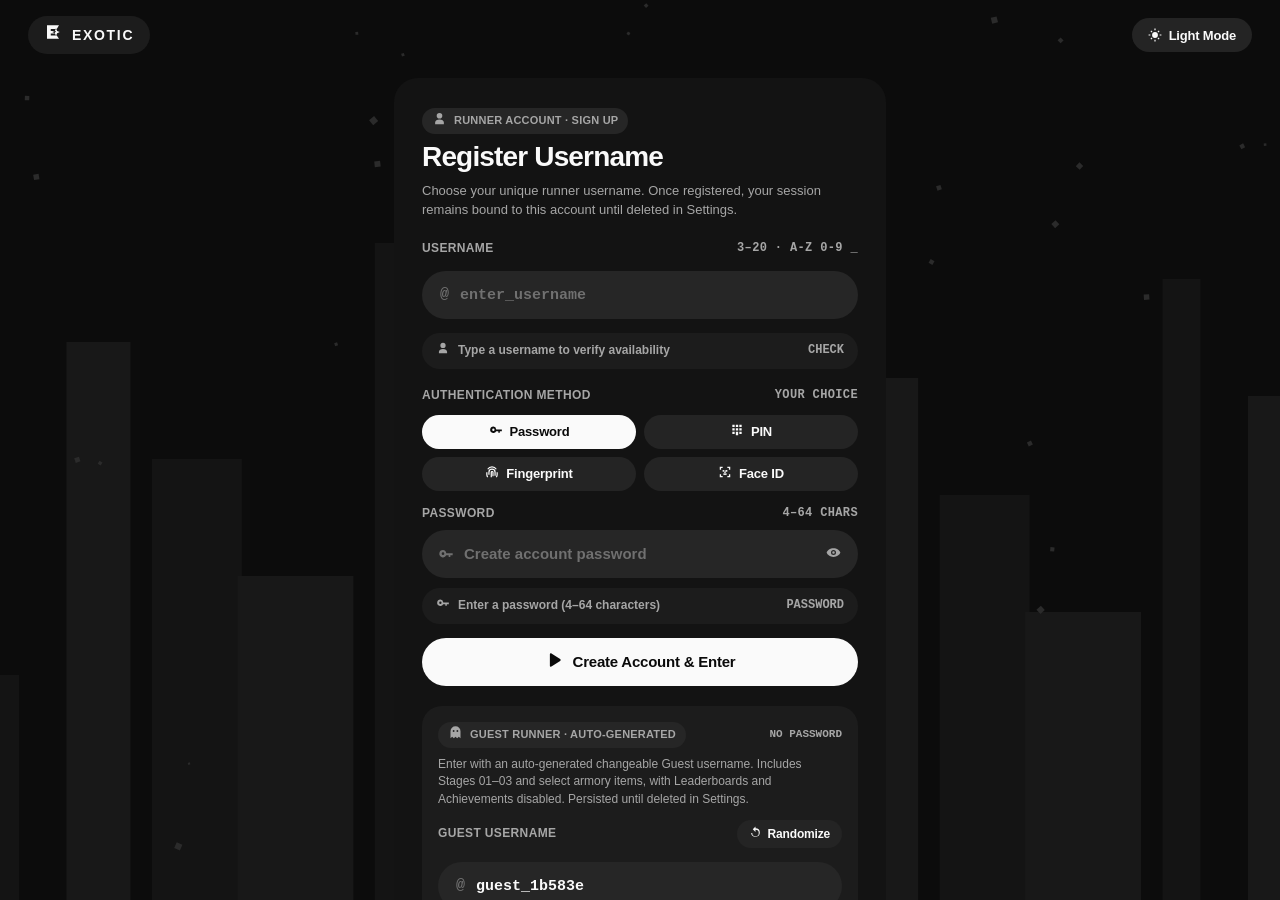
==== commit 54653d28: "Add Raycast-style instant Shop Command Searchbar with real-time item previews" ====
--- a/index.html
+++ b/index.html
@@ -4,11 +4,11 @@
   <meta charset="UTF-8" />
   <meta name="viewport" content="width=device-width, initial-scale=1.0, maximum-scale=1.0, user-scalable=no" />
   <title>EXOTIC</title>
-  <link id="app-favicon" rel="icon" type="image/svg+xml" href="favicon.svg?v=20261025c22" />
-  <link rel="shortcut icon" href="favicon.svg?v=20261025c22" />
-  <link rel="stylesheet" href="styles/tokens.css?v=20261025c22" />
-  <link rel="stylesheet" href="styles/components.css?v=20261025c22" />
-  <link rel="stylesheet" href="styles/views.css?v=20261025c22" />
+  <link id="app-favicon" rel="icon" type="image/svg+xml" href="favicon.svg?v=20261025c24" />
+  <link rel="shortcut icon" href="favicon.svg?v=20261025c24" />
+  <link rel="stylesheet" href="styles/tokens.css?v=20261025c24" />
+  <link rel="stylesheet" href="styles/components.css?v=20261025c24" />
+  <link rel="stylesheet" href="styles/views.css?v=20261025c24" />
 </head>
 <body>
   <div id="app">
@@ -695,6 +695,78 @@
               <p class="page-subtitle">Every card previews the actual Aura, Character, Skin, Trail, Emote, or Upgrade in motion.</p>
             </div>
             <div id="shop-category-tabs" class="pill-tabs"></div>
+          </div>
+
+          <div id="shop-raycast-wrap" class="shop-raycast-wrap">
+            <div
+              id="shop-raycast-bar"
+              class="shop-raycast-bar"
+              role="combobox"
+              aria-expanded="false"
+              aria-haspopup="listbox"
+              aria-owns="shop-raycast-list"
+            >
+              <span class="shop-raycast-search-icon" data-icon="search" aria-hidden="true"></span>
+              <input
+                type="text"
+                id="shop-search-input"
+                class="shop-raycast-input"
+                autocomplete="off"
+                autocorrect="off"
+                autocapitalize="off"
+                spellcheck="false"
+                placeholder="Search items, characters, skins, auras, trails, emotes, upgrades..."
+                aria-label="Search shop items"
+                aria-controls="shop-raycast-list"
+              />
+              <div class="shop-raycast-trailing">
+                <span id="shop-search-count" class="ex-chip ex-chip--subtle shop-raycast-count">74 Items</span>
+                <button
+                  type="button"
+                  id="shop-search-clear-btn"
+                  class="ex-pill-btn ex-pill-btn--secondary ex-pill-btn--xs shop-raycast-clear"
+                  hidden
+                  title="Clear search (Esc)"
+                  aria-label="Clear search"
+                >
+                  <span data-icon="close"></span>
+                  <span>Clear</span>
+                </button>
+                <button
+                  type="button"
+                  id="shop-search-shortcut-btn"
+                  class="ex-pill-btn ex-pill-btn--ghost ex-pill-btn--xs shop-raycast-kbd-btn"
+                  title="Quick Search (Cmd+K / Ctrl+K or /)"
+                  aria-label="Focus shop search"
+                >
+                  <span class="raycast-kbd-cap"><span data-icon="cmdKey"></span><span>K</span></span>
+                </button>
+              </div>
+            </div>
+
+            <div id="shop-raycast-panel" class="shop-raycast-panel" hidden>
+              <div id="shop-raycast-scopes" class="shop-raycast-scopes" role="toolbar" aria-label="Search category filter"></div>
+              <div class="shop-raycast-split">
+                <div
+                  id="shop-raycast-list"
+                  class="shop-raycast-list"
+                  role="listbox"
+                  aria-label="Matching shop items"
+                ></div>
+                <aside id="shop-raycast-detail" class="shop-raycast-detail" aria-label="Selected shop item"></aside>
+              </div>
+              <div class="shop-raycast-footer">
+                <div class="shop-raycast-footer-brand">
+                  <span data-icon="logo"></span>
+                  <span>Armory Command Bar</span>
+                </div>
+                <div class="shop-raycast-footer-hints">
+                  <span class="raycast-hint"><span class="raycast-kbd-cap"><span data-icon="upDown"></span></span> Navigate</span>
+                  <span class="raycast-hint"><span class="raycast-kbd-cap"><span data-icon="returnKey"></span></span> Equip / Unlock</span>
+                  <span class="raycast-hint"><span class="raycast-kbd-cap">Esc</span> Dismiss</span>
+                </div>
+              </div>
+            </div>
           </div>
 
           <div class="shop-loadout-bar">
@@ -1417,28 +1489,28 @@
   </div>
 
   <!-- Ordered Modular Scripts -->
-  <script src="src/core/icons.js?v=20261025c22"></script>
-  <script src="src/core/theme.js?v=20261025c22"></script>
-  <script src="src/core/audio.js?v=20261025c22"></script>
-  <script src="src/core/supabaseClient.js?v=20261025c22"></script>
-  <script src="src/core/storage.js?v=20261025c22"></script>
-  <script src="src/core/biometricHardware.js?v=20261025c22"></script>
-  <script src="src/core/auth.js?v=20261025c22"></script>
-  <script src="src/data/shopItems.js?v=20261025c22"></script>
-  <script src="src/data/achievements.js?v=20261025c22"></script>
-  <script src="src/data/levels.js?v=20261025c22"></script>
-  <script src="src/core/realtime.js?v=20261025c22"></script>
-  <script src="src/graphics/characters.js?v=20261025c22"></script>
-  <script src="src/graphics/auras.js?v=20261025c22"></script>
-  <script src="src/graphics/trails.js?v=20261025c22"></script>
-  <script src="src/graphics/worldDraw.js?v=20261025c22"></script>
-  <script src="src/graphics/backdrop.js?v=20261025c22"></script>
-  <script src="src/graphics/previewDirector.js?v=20261025c22"></script>
-  <script src="src/game/traps.js?v=20261025c22"></script>
-  <script src="src/game/physics.js?v=20261025c22"></script>
-  <script src="src/game/engine.js?v=20261025c22"></script>
-  <script src="src/ui/router.js?v=20261025c22"></script>
-  <script src="src/ui/views.js?v=20261025c22"></script>
-  <script src="src/ui/main.js?v=20261025c22"></script>
+  <script src="src/core/icons.js?v=20261025c24"></script>
+  <script src="src/core/theme.js?v=20261025c24"></script>
+  <script src="src/core/audio.js?v=20261025c24"></script>
+  <script src="src/core/supabaseClient.js?v=20261025c24"></script>
+  <script src="src/core/storage.js?v=20261025c24"></script>
+  <script src="src/core/biometricHardware.js?v=20261025c24"></script>
+  <script src="src/core/auth.js?v=20261025c24"></script>
+  <script src="src/data/shopItems.js?v=20261025c24"></script>
+  <script src="src/data/achievements.js?v=20261025c24"></script>
+  <script src="src/data/levels.js?v=20261025c24"></script>
+  <script src="src/core/realtime.js?v=20261025c24"></script>
+  <script src="src/graphics/characters.js?v=20261025c24"></script>
+  <script src="src/graphics/auras.js?v=20261025c24"></script>
+  <script src="src/graphics/trails.js?v=20261025c24"></script>
+  <script src="src/graphics/worldDraw.js?v=20261025c24"></script>
+  <script src="src/graphics/backdrop.js?v=20261025c24"></script>
+  <script src="src/graphics/previewDirector.js?v=20261025c24"></script>
+  <script src="src/game/traps.js?v=20261025c24"></script>
+  <script src="src/game/physics.js?v=20261025c24"></script>
+  <script src="src/game/engine.js?v=20261025c24"></script>
+  <script src="src/ui/router.js?v=20261025c24"></script>
+  <script src="src/ui/views.js?v=20261025c24"></script>
+  <script src="src/ui/main.js?v=20261025c24"></script>
 </body>
 </html>
--- a/styles/views.css
+++ b/styles/views.css
@@ -396,6 +396,420 @@
   align-items: center;
   gap: 8px;
   flex-wrap: wrap;
+}
+
+/* Raycast-Style Shop Command Searchbar & Instant Split Palette */
+.shop-raycast-wrap {
+  display: flex;
+  flex-direction: column;
+  gap: 10px;
+  width: 100%;
+}
+
+.shop-raycast-bar {
+  display: flex;
+  align-items: center;
+  gap: 12px;
+  min-height: 54px;
+  padding: 8px 12px 8px 18px;
+  border-radius: var(--radius-card);
+  background-color: var(--bg-surface-1);
+  transition: background-color 160ms var(--ease-snappy);
+}
+
+.shop-raycast-wrap.is-open .shop-raycast-bar,
+.shop-raycast-bar:focus-within {
+  background-color: var(--bg-surface-2);
+}
+
+.shop-raycast-search-icon {
+  display: inline-flex;
+  align-items: center;
+  justify-content: center;
+  color: var(--fg-muted);
+  flex-shrink: 0;
+  transition: color 150ms var(--ease-snappy);
+}
+
+.shop-raycast-wrap.is-open .shop-raycast-search-icon,
+.shop-raycast-bar:focus-within .shop-raycast-search-icon {
+  color: var(--accent-brand-fill);
+}
+
+.shop-raycast-search-icon svg {
+  width: 18px;
+  height: 18px;
+}
+
+.shop-raycast-input {
+  flex: 1;
+  min-width: 0;
+  height: 36px;
+  background: transparent;
+  color: var(--fg-primary);
+  font-size: 15px;
+  font-weight: 600;
+  letter-spacing: -0.01em;
+  border: none;
+  outline: none;
+  box-shadow: none;
+}
+
+.shop-raycast-input::placeholder {
+  color: var(--fg-muted);
+  font-weight: 500;
+}
+
+.shop-raycast-input:focus,
+.shop-raycast-input:valid,
+.shop-raycast-input:invalid {
+  border: none;
+  outline: none;
+  box-shadow: none;
+}
+
+.shop-raycast-trailing {
+  display: inline-flex;
+  align-items: center;
+  gap: 8px;
+  flex-shrink: 0;
+}
+
+.shop-raycast-count {
+  font-family: var(--font-mono);
+  font-variant-numeric: tabular-nums;
+}
+
+.shop-raycast-clear[hidden],
+.shop-raycast-panel[hidden] {
+  display: none !important;
+}
+
+.raycast-kbd-cap {
+  display: inline-flex;
+  align-items: center;
+  justify-content: center;
+  gap: 3px;
+  min-height: 22px;
+  padding: 2px 8px;
+  border-radius: 8px;
+  background-color: var(--bg-surface-3);
+  color: var(--fg-primary);
+  font-family: var(--font-mono);
+  font-size: 11px;
+  font-weight: 700;
+  line-height: 1.2;
+  letter-spacing: 0.02em;
+}
+
+.raycast-kbd-cap svg {
+  width: 12px;
+  height: 12px;
+  display: block;
+}
+
+.shop-raycast-panel {
+  display: flex;
+  flex-direction: column;
+  gap: 12px;
+  padding: 14px;
+  border-radius: var(--radius-panel);
+  background-color: var(--bg-surface-1);
+}
+
+.shop-raycast-scopes {
+  display: flex;
+  align-items: center;
+  gap: 6px;
+  flex-wrap: wrap;
+}
+
+.shop-raycast-split {
+  display: grid;
+  grid-template-columns: minmax(0, 1.35fr) minmax(280px, 1fr);
+  gap: 12px;
+  align-items: stretch;
+}
+
+.shop-raycast-list {
+  display: flex;
+  flex-direction: column;
+  gap: 6px;
+  max-height: 348px;
+  overflow-y: auto;
+  padding-right: 4px;
+}
+
+.raycast-section-label {
+  padding: 4px 10px 2px;
+  font-size: 11px;
+  font-weight: 800;
+  letter-spacing: 0.08em;
+  text-transform: uppercase;
+  color: var(--fg-muted);
+}
+
+.raycast-item-row {
+  display: flex;
+  align-items: center;
+  justify-content: space-between;
+  gap: 12px;
+  padding: 8px 12px 8px 8px;
+  border-radius: 14px;
+  background-color: var(--bg-surface-2);
+  color: var(--fg-primary);
+  cursor: pointer;
+  transition: background-color 120ms var(--ease-snappy), color 120ms var(--ease-snappy);
+}
+
+.raycast-item-row:hover {
+  background-color: var(--bg-surface-3);
+}
+
+.raycast-item-row.is-selected {
+  background-color: var(--pill-primary-bg);
+  color: var(--pill-primary-fg);
+}
+
+.raycast-item-main {
+  display: flex;
+  align-items: center;
+  gap: 12px;
+  min-width: 0;
+  flex: 1;
+}
+
+.raycast-item-thumb-wrap {
+  width: 52px;
+  height: 38px;
+  border-radius: 10px;
+  overflow: hidden;
+  background-color: var(--bg-preview);
+  flex-shrink: 0;
+}
+
+.raycast-item-thumb {
+  display: block;
+  width: 100%;
+  height: 100%;
+}
+
+.raycast-item-copy {
+  display: flex;
+  flex-direction: column;
+  gap: 2px;
+  min-width: 0;
+}
+
+.raycast-item-name {
+  font-size: 14px;
+  font-weight: 700;
+  white-space: nowrap;
+  overflow: hidden;
+  text-overflow: ellipsis;
+}
+
+.raycast-match {
+  padding: 0 3px;
+  border-radius: 4px;
+  background-color: var(--bg-surface-4);
+  color: var(--fg-primary);
+  font-weight: 800;
+}
+
+.raycast-item-row.is-selected .raycast-match {
+  background-color: var(--bg-surface-2);
+  color: var(--fg-primary);
+}
+
+.raycast-item-meta {
+  font-size: 12px;
+  font-weight: 500;
+  color: var(--fg-secondary);
+  white-space: nowrap;
+  overflow: hidden;
+  text-overflow: ellipsis;
+}
+
+.raycast-item-row.is-selected .raycast-item-meta {
+  color: inherit;
+  opacity: 0.78;
+}
+
+.raycast-item-right {
+  display: inline-flex;
+  align-items: center;
+  gap: 8px;
+  flex-shrink: 0;
+}
+
+.raycast-row-badge {
+  display: inline-flex;
+  align-items: center;
+  gap: 5px;
+  height: 24px;
+  padding: 0 10px;
+  border-radius: var(--radius-pill);
+  background-color: var(--bg-surface-3);
+  color: var(--fg-primary);
+  font-size: 11px;
+  font-weight: 700;
+  font-family: var(--font-mono);
+  white-space: nowrap;
+}
+
+.raycast-row-badge svg {
+  width: 12px;
+  height: 12px;
+}
+
+.raycast-item-row.is-selected .raycast-row-badge {
+  background-color: var(--bg-surface-2);
+  color: var(--fg-primary);
+}
+
+.shop-raycast-detail {
+  display: flex;
+  flex-direction: column;
+  justify-content: space-between;
+  gap: 12px;
+  padding: 14px;
+  border-radius: var(--radius-card);
+  background-color: var(--bg-surface-2);
+  min-height: 310px;
+}
+
+.raycast-detail-top {
+  display: flex;
+  flex-direction: column;
+  gap: 10px;
+}
+
+.raycast-detail-stage {
+  position: relative;
+  width: 100%;
+  height: 154px;
+  border-radius: var(--radius-stage);
+  overflow: hidden;
+  background-color: var(--bg-preview);
+}
+
+.raycast-detail-header {
+  display: flex;
+  align-items: flex-start;
+  justify-content: space-between;
+  gap: 8px;
+}
+
+.raycast-detail-title {
+  font-size: 16.5px;
+  font-weight: 800;
+  letter-spacing: -0.01em;
+}
+
+.raycast-detail-sub {
+  font-size: 12px;
+  font-weight: 600;
+  color: var(--fg-muted);
+  text-transform: uppercase;
+  letter-spacing: 0.06em;
+}
+
+.raycast-detail-desc {
+  font-size: 13px;
+  line-height: 1.45;
+  color: var(--fg-secondary);
+}
+
+.raycast-detail-chips {
+  display: flex;
+  align-items: center;
+  gap: 6px;
+  flex-wrap: wrap;
+}
+
+.shop-raycast-footer {
+  display: flex;
+  align-items: center;
+  justify-content: space-between;
+  gap: 12px;
+  flex-wrap: wrap;
+  padding: 8px 14px;
+  border-radius: 14px;
+  background-color: var(--bg-surface-2);
+}
+
+.shop-raycast-footer-brand {
+  display: inline-flex;
+  align-items: center;
+  gap: 8px;
+  font-size: 12px;
+  font-weight: 700;
+  color: var(--fg-secondary);
+}
+
+.shop-raycast-footer-brand svg {
+  width: 15px;
+  height: 15px;
+  color: var(--accent-brand-fill);
+}
+
+.shop-raycast-footer-hints {
+  display: inline-flex;
+  align-items: center;
+  gap: 14px;
+  flex-wrap: wrap;
+}
+
+.raycast-hint {
+  display: inline-flex;
+  align-items: center;
+  gap: 6px;
+  font-size: 12px;
+  font-weight: 600;
+  color: var(--fg-secondary);
+}
+
+.raycast-empty,
+.shop-empty-state {
+  display: flex;
+  flex-direction: column;
+  align-items: center;
+  justify-content: center;
+  text-align: center;
+  gap: 10px;
+  padding: 36px 20px;
+  border-radius: var(--radius-card);
+  background-color: var(--bg-surface-2);
+  grid-column: 1 / -1;
+}
+
+.shop-empty-state {
+  background-color: var(--bg-surface-1);
+}
+
+.raycast-empty-title,
+.shop-empty-title {
+  font-size: 15px;
+  font-weight: 800;
+  color: var(--fg-primary);
+}
+
+.raycast-empty-desc,
+.shop-empty-desc {
+  font-size: 13px;
+  color: var(--fg-secondary);
+  max-width: 380px;
+}
+
+@media (max-width: 860px) {
+  .shop-raycast-split {
+    grid-template-columns: 1fr;
+  }
+
+  .shop-raycast-list {
+    max-height: 240px;
+  }
 }
 
 /* Play Route & In-Game HUD */
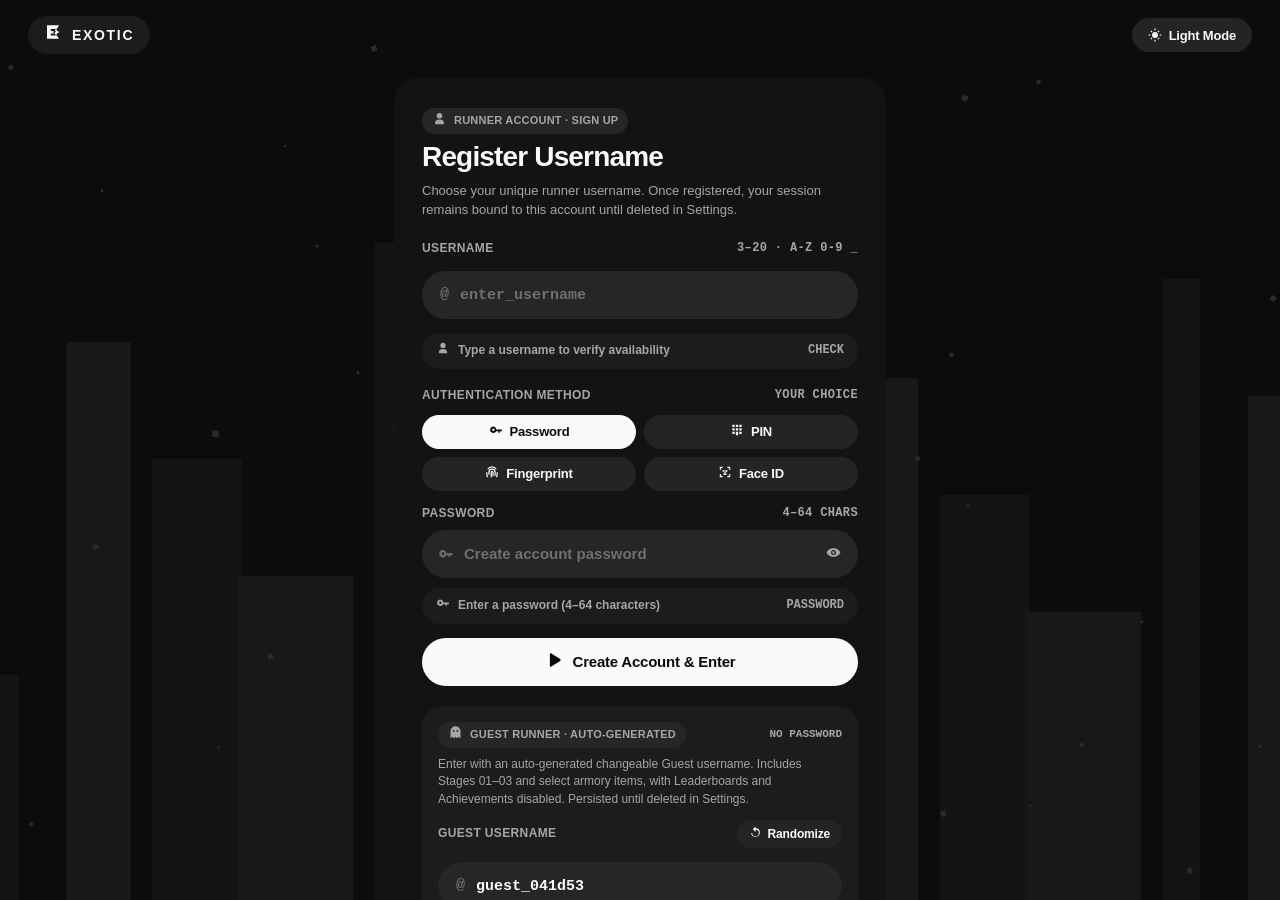
==== commit 13ce4f1b: "Add Scream playable character as Halloween Special" ====
--- a/index.html
+++ b/index.html
@@ -4,11 +4,11 @@
   <meta charset="UTF-8" />
   <meta name="viewport" content="width=device-width, initial-scale=1.0, maximum-scale=1.0, user-scalable=no" />
   <title>EXOTIC</title>
-  <link id="app-favicon" rel="icon" type="image/svg+xml" href="favicon.svg?v=20261025c24" />
-  <link rel="shortcut icon" href="favicon.svg?v=20261025c24" />
-  <link rel="stylesheet" href="styles/tokens.css?v=20261025c24" />
-  <link rel="stylesheet" href="styles/components.css?v=20261025c24" />
-  <link rel="stylesheet" href="styles/views.css?v=20261025c24" />
+  <link id="app-favicon" rel="icon" type="image/svg+xml" href="favicon.svg?v=20261025c27" />
+  <link rel="shortcut icon" href="favicon.svg?v=20261025c27" />
+  <link rel="stylesheet" href="styles/tokens.css?v=20261025c27" />
+  <link rel="stylesheet" href="styles/components.css?v=20261025c27" />
+  <link rel="stylesheet" href="styles/views.css?v=20261025c27" />
 </head>
 <body>
   <div id="app">
@@ -720,7 +720,7 @@
                 aria-controls="shop-raycast-list"
               />
               <div class="shop-raycast-trailing">
-                <span id="shop-search-count" class="ex-chip ex-chip--subtle shop-raycast-count">74 Items</span>
+                <span id="shop-search-count" class="ex-chip ex-chip--subtle shop-raycast-count">75 Items</span>
                 <button
                   type="button"
                   id="shop-search-clear-btn"
@@ -1489,28 +1489,28 @@
   </div>
 
   <!-- Ordered Modular Scripts -->
-  <script src="src/core/icons.js?v=20261025c24"></script>
-  <script src="src/core/theme.js?v=20261025c24"></script>
-  <script src="src/core/audio.js?v=20261025c24"></script>
-  <script src="src/core/supabaseClient.js?v=20261025c24"></script>
-  <script src="src/core/storage.js?v=20261025c24"></script>
-  <script src="src/core/biometricHardware.js?v=20261025c24"></script>
-  <script src="src/core/auth.js?v=20261025c24"></script>
-  <script src="src/data/shopItems.js?v=20261025c24"></script>
-  <script src="src/data/achievements.js?v=20261025c24"></script>
-  <script src="src/data/levels.js?v=20261025c24"></script>
-  <script src="src/core/realtime.js?v=20261025c24"></script>
-  <script src="src/graphics/characters.js?v=20261025c24"></script>
-  <script src="src/graphics/auras.js?v=20261025c24"></script>
-  <script src="src/graphics/trails.js?v=20261025c24"></script>
-  <script src="src/graphics/worldDraw.js?v=20261025c24"></script>
-  <script src="src/graphics/backdrop.js?v=20261025c24"></script>
-  <script src="src/graphics/previewDirector.js?v=20261025c24"></script>
-  <script src="src/game/traps.js?v=20261025c24"></script>
-  <script src="src/game/physics.js?v=20261025c24"></script>
-  <script src="src/game/engine.js?v=20261025c24"></script>
-  <script src="src/ui/router.js?v=20261025c24"></script>
-  <script src="src/ui/views.js?v=20261025c24"></script>
-  <script src="src/ui/main.js?v=20261025c24"></script>
+  <script src="src/core/icons.js?v=20261025c27"></script>
+  <script src="src/core/theme.js?v=20261025c27"></script>
+  <script src="src/core/audio.js?v=20261025c27"></script>
+  <script src="src/core/supabaseClient.js?v=20261025c27"></script>
+  <script src="src/core/storage.js?v=20261025c27"></script>
+  <script src="src/core/biometricHardware.js?v=20261025c27"></script>
+  <script src="src/core/auth.js?v=20261025c27"></script>
+  <script src="src/data/shopItems.js?v=20261025c27"></script>
+  <script src="src/data/achievements.js?v=20261025c27"></script>
+  <script src="src/data/levels.js?v=20261025c27"></script>
+  <script src="src/core/realtime.js?v=20261025c27"></script>
+  <script src="src/graphics/characters.js?v=20261025c27"></script>
+  <script src="src/graphics/auras.js?v=20261025c27"></script>
+  <script src="src/graphics/trails.js?v=20261025c27"></script>
+  <script src="src/graphics/worldDraw.js?v=20261025c27"></script>
+  <script src="src/graphics/backdrop.js?v=20261025c27"></script>
+  <script src="src/graphics/previewDirector.js?v=20261025c27"></script>
+  <script src="src/game/traps.js?v=20261025c27"></script>
+  <script src="src/game/physics.js?v=20261025c27"></script>
+  <script src="src/game/engine.js?v=20261025c27"></script>
+  <script src="src/ui/router.js?v=20261025c27"></script>
+  <script src="src/ui/views.js?v=20261025c27"></script>
+  <script src="src/ui/main.js?v=20261025c27"></script>
 </body>
 </html>
--- a/styles/components.css
+++ b/styles/components.css
@@ -462,3 +462,9 @@
   color: #67e8f9;
 }
 
+[data-color-mode="colored"] [data-shop-card-id="char_scream"] [data-shop-tier],
+[data-color-mode="colored"] .ex-video-badge--halloween {
+  background-color: #ea580c;
+  color: #ffffff;
+}
+
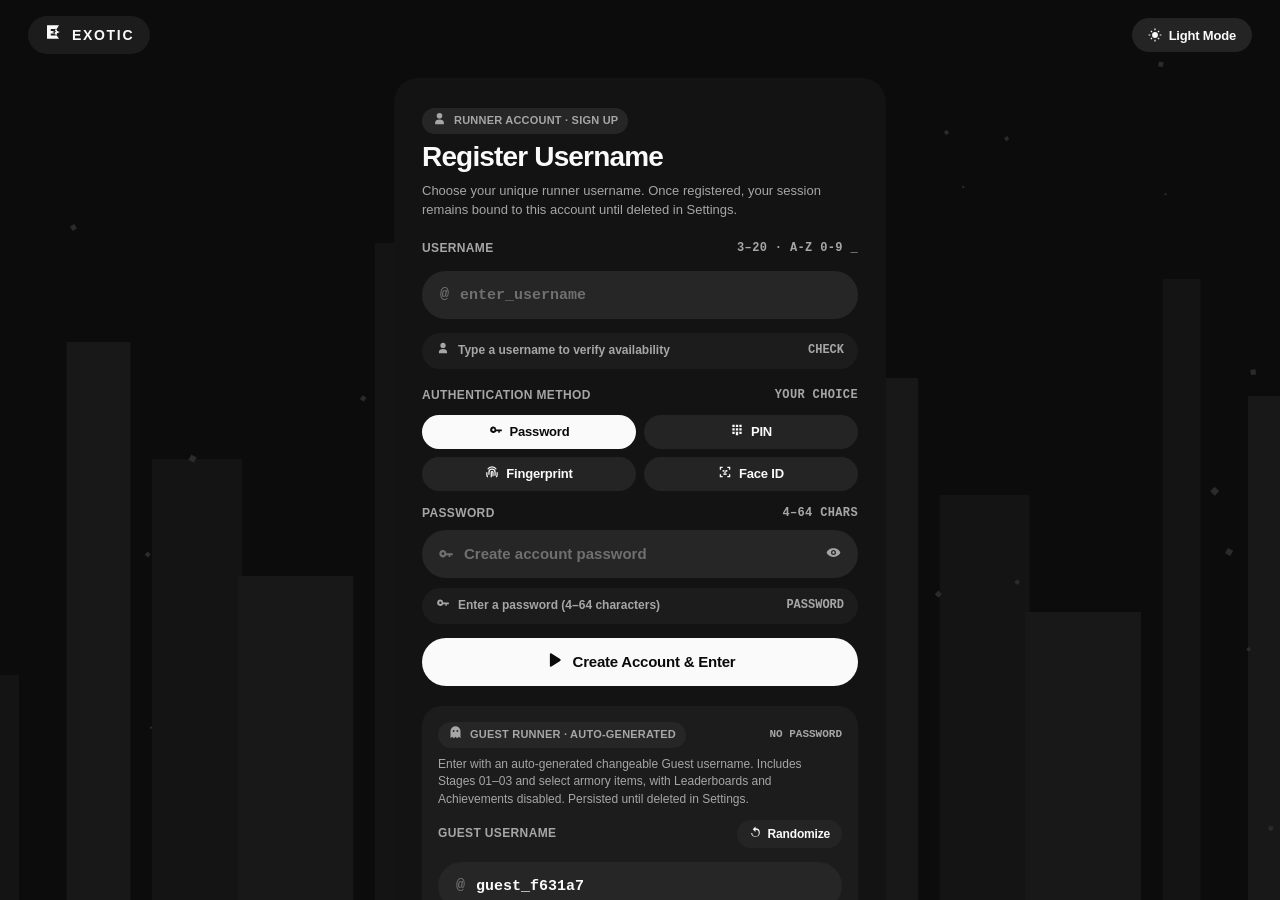
==== commit 87237899: "Add Brawlhalla-style Brawl arena mode, default Fists combat, sky-drop weapon pickups, and Brawl-only" ====
--- a/index.html
+++ b/index.html
@@ -4,11 +4,11 @@
   <meta charset="UTF-8" />
   <meta name="viewport" content="width=device-width, initial-scale=1.0, maximum-scale=1.0, user-scalable=no" />
   <title>EXOTIC</title>
-  <link id="app-favicon" rel="icon" type="image/svg+xml" href="favicon.svg?v=20261025c27" />
-  <link rel="shortcut icon" href="favicon.svg?v=20261025c27" />
-  <link rel="stylesheet" href="styles/tokens.css?v=20261025c27" />
-  <link rel="stylesheet" href="styles/components.css?v=20261025c27" />
-  <link rel="stylesheet" href="styles/views.css?v=20261025c27" />
+  <link id="app-favicon" rel="icon" type="image/svg+xml" href="favicon.svg?v=20261025c29" />
+  <link rel="shortcut icon" href="favicon.svg?v=20261025c29" />
+  <link rel="stylesheet" href="styles/tokens.css?v=20261025c29" />
+  <link rel="stylesheet" href="styles/components.css?v=20261025c29" />
+  <link rel="stylesheet" href="styles/views.css?v=20261025c29" />
 </head>
 <body>
   <div id="app">
@@ -534,6 +534,11 @@
                 <span id="menu-play-label">Play — Level 01: Trust Nothing</span>
               </button>
 
+              <button type="button" id="menu-btn-brawl" class="ex-pill-btn ex-pill-btn--secondary ex-pill-btn--lg" data-route="brawl">
+                <span data-icon="brawl"></span>
+                <span>Brawl</span>
+              </button>
+
               <button type="button" class="ex-pill-btn ex-pill-btn--secondary ex-pill-btn--lg" data-route="levels">
                 <span data-icon="levels"></span>
                 <span>Levels</span>
@@ -671,6 +676,233 @@
         </div>
       </section>
 
+      <!-- 3b. BRAWL LOBBY ROUTE -->
+      <section id="view-brawl" class="ex-view" aria-label="Brawl Mode">
+        <div class="ex-container">
+          <div class="page-header">
+            <div class="page-header-text">
+              <div class="brawl-eyebrow-row">
+                <span class="ex-chip ex-chip--inverted"><span data-icon="brawl"></span><span>Brawl Arena Mode</span></span>
+                <span class="ex-chip ex-chip--subtle">Default Fists · Sky-Drop Weapons · Knockback Stocks</span>
+              </div>
+              <h2 class="page-title">Exotic Brawl</h2>
+              <p class="page-subtitle">
+                Knock opponents past the blast zones on suspended sky-islands. Every stock starts bare-handed with your Fists while sky-drop pickups summon your equipped Shop Weapon.
+              </p>
+            </div>
+            <div class="brawl-header-actions">
+              <button type="button" id="brawl-goto-weapons-btn" class="ex-pill-btn ex-pill-btn--secondary ex-pill-btn--sm">
+                <span data-icon="sword"></span>
+                <span>Shop Weapons</span>
+              </button>
+              <button type="button" id="brawl-goto-maps-btn" class="ex-pill-btn ex-pill-btn--secondary ex-pill-btn--sm">
+                <span data-icon="map"></span>
+                <span>Shop Maps</span>
+              </button>
+            </div>
+          </div>
+
+          <!-- Active Brawl Loadout Strip -->
+          <div class="shop-loadout-bar brawl-loadout-strip">
+            <div style="display:flex; align-items:center; gap:8px; flex-wrap:wrap;">
+              <span style="font-size:13px; font-weight:700;">Brawl Loadout</span>
+              <span class="ex-chip ex-chip--subtle">Spawn Default: Bare Fists</span>
+              <span id="brawl-equipped-fighter-chip" class="ex-chip ex-chip--subtle">Fighter: Exotic Cube</span>
+              <span id="brawl-equipped-weapon-chip" class="ex-chip ex-chip--subtle">Sky-Drop Weapon: Bare Fists</span>
+              <span id="brawl-equipped-map-chip" class="ex-chip ex-chip--subtle">Selected Arena: Brawlhaven Sanctum</span>
+            </div>
+            <button type="button" id="brawl-launch-primary-btn" class="ex-pill-btn ex-pill-btn--primary ex-pill-btn--lg">
+              <span data-icon="brawl"></span>
+              <span id="brawl-launch-label">Start Brawl Match</span>
+            </button>
+          </div>
+
+          <!-- Match Mode + Rules Configuration Card -->
+          <div class="brawl-config-card">
+            <div class="brawl-config-group">
+              <span class="brawl-config-label">Match Mode</span>
+              <div id="brawl-mode-tabs" class="pill-tabs" role="radiogroup" aria-label="Brawl Match Mode">
+                <button type="button" class="ex-pill-btn ex-pill-btn--primary ex-pill-btn--sm" data-brawl-mode="cpu_1v1" aria-pressed="true">
+                  <span data-icon="brawl"></span>
+                  <span>1v1 vs CPU</span>
+                </button>
+                <button type="button" class="ex-pill-btn ex-pill-btn--secondary ex-pill-btn--sm" data-brawl-mode="cpu_ffa" aria-pressed="false">
+                  <span data-icon="users"></span>
+                  <span>4-Fighter Brawl</span>
+                </button>
+                <button type="button" class="ex-pill-btn ex-pill-btn--secondary ex-pill-btn--sm" data-brawl-mode="local_2p" aria-pressed="false">
+                  <span data-icon="fist"></span>
+                  <span>Local 2-Player</span>
+                </button>
+                <button type="button" class="ex-pill-btn ex-pill-btn--secondary ex-pill-btn--sm" data-brawl-mode="online" aria-pressed="false">
+                  <span data-icon="cloud"></span>
+                  <span>Online Rooms</span>
+                </button>
+              </div>
+            </div>
+
+            <div id="brawl-difficulty-wrap" class="brawl-config-group">
+              <span class="brawl-config-label">CPU Skill</span>
+              <div id="brawl-diff-tabs" class="pill-tabs" role="radiogroup" aria-label="CPU Difficulty">
+                <button type="button" class="ex-pill-btn ex-pill-btn--secondary ex-pill-btn--xs" data-brawl-diff="rookie" aria-pressed="false">
+                  <span>Rookie</span>
+                </button>
+                <button type="button" class="ex-pill-btn ex-pill-btn--primary ex-pill-btn--xs" data-brawl-diff="veteran" aria-pressed="true">
+                  <span>Veteran</span>
+                </button>
+                <button type="button" class="ex-pill-btn ex-pill-btn--secondary ex-pill-btn--xs" data-brawl-diff="legend" aria-pressed="false">
+                  <span>Legend</span>
+                </button>
+              </div>
+            </div>
+
+            <div class="brawl-config-group">
+              <span class="brawl-config-label">Stocks</span>
+              <div id="brawl-stocks-tabs" class="pill-tabs" role="radiogroup" aria-label="Match Stocks">
+                <button type="button" class="ex-pill-btn ex-pill-btn--secondary ex-pill-btn--xs" data-brawl-stocks="1" aria-pressed="false">
+                  <span>1 Stock</span>
+                </button>
+                <button type="button" class="ex-pill-btn ex-pill-btn--primary ex-pill-btn--xs" data-brawl-stocks="3" aria-pressed="true">
+                  <span>3 Stocks</span>
+                </button>
+                <button type="button" class="ex-pill-btn ex-pill-btn--secondary ex-pill-btn--xs" data-brawl-stocks="5" aria-pressed="false">
+                  <span>5 Stocks</span>
+                </button>
+              </div>
+            </div>
+          </div>
+
+          <!-- Online Room Matchmaking Panel (Visible when Online Rooms mode is chosen) -->
+          <div id="brawl-online-panel" class="brawl-online-panel is-hidden">
+            <div class="brawl-online-grid">
+              <div class="brawl-online-box">
+                <div class="ex-card-title-row">
+                  <h3 class="ex-card-title">Host Room Code</h3>
+                  <span id="brawl-host-status-chip" class="ex-chip ex-chip--subtle mono">READY</span>
+                </div>
+                <p class="ex-card-desc">
+                  Create a 6-character room code for your selected Brawl arena and share it with an opponent.
+                </p>
+                <div id="brawl-hosted-code-row" class="brawl-hosted-code-row is-hidden">
+                  <span id="brawl-hosted-code-val" class="brawl-room-code-pill mono">------</span>
+                  <button type="button" id="brawl-copy-code-btn" class="ex-pill-btn ex-pill-btn--secondary ex-pill-btn--xs">
+                    <span data-icon="copy"></span>
+                    <span>Copy</span>
+                  </button>
+                  <button type="button" id="brawl-cancel-room-btn" class="ex-pill-btn ex-pill-btn--secondary ex-pill-btn--xs">
+                    <span data-icon="close"></span>
+                    <span>Cancel</span>
+                  </button>
+                </div>
+                <button type="button" id="brawl-create-room-btn" class="ex-pill-btn ex-pill-btn--primary ex-pill-btn--sm">
+                  <span data-icon="brawl"></span>
+                  <span>Create Room Code</span>
+                </button>
+              </div>
+
+              <div class="brawl-online-box">
+                <div class="ex-card-title-row">
+                  <h3 class="ex-card-title">Join by Room Code</h3>
+                  <button type="button" id="brawl-refresh-rooms-btn" class="ex-pill-btn ex-pill-btn--secondary ex-pill-btn--xs">
+                    <span data-icon="retry"></span>
+                    <span>Refresh</span>
+                  </button>
+                </div>
+                <div class="brawl-join-input-row">
+                  <input
+                    type="text"
+                    id="brawl-join-code-input"
+                    class="ex-pill-input mono"
+                    maxlength="8"
+                    placeholder="ENTER CODE"
+                    autocomplete="off"
+                    spellcheck="false"
+                    aria-label="Room Code"
+                  />
+                  <button type="button" id="brawl-join-room-btn" class="ex-pill-btn ex-pill-btn--primary ex-pill-btn--sm">
+                    <span data-icon="play"></span>
+                    <span>Join Room</span>
+                  </button>
+                </div>
+                <div id="brawl-open-rooms-list" class="brawl-open-rooms-list"></div>
+              </div>
+            </div>
+          </div>
+
+          <!-- Controls Quick Strip -->
+          <div class="brawl-controls-card">
+            <div class="brawl-controls-col">
+              <span class="brawl-config-label">Solo Combat Controls</span>
+              <p class="brawl-controls-text">
+                <strong>W A S D / Arrows</strong> Move, Multi-Jump &amp; Wall-Slide · <strong>J / F / Click</strong> Light Attack · <strong>K / G / Right-Click</strong> Heavy Signature &amp; Recovery · <strong>Shift / L</strong> Dash, Spot-Dodge &amp; Gravity Cancel · <strong>H / R / C</strong> Pick Up Sky-Drop or Throw Weapon
+              </p>
+            </div>
+            <div class="brawl-controls-col">
+              <span class="brawl-config-label">Local 2-Player Split</span>
+              <p class="brawl-controls-text">
+                <strong>P1:</strong> W A S D + F (Light) · G (Heavy) · H (Dodge) · R (Throw/Pickup) &nbsp;|&nbsp;
+                <strong>P2:</strong> Arrows + J (Light) · K (Heavy) · L (Dodge) · U (Throw/Pickup)
+              </p>
+            </div>
+          </div>
+
+          <!-- Brawl Maps Selector Grid -->
+          <div class="brawl-section-head">
+            <h3 class="brawl-section-title">Select Brawl Arena Map</h3>
+            <span class="ex-chip ex-chip--subtle">8 Brawl-Exclusive Floating Arenas</span>
+          </div>
+          <div id="brawl-maps-grid" class="cards-grid"></div>
+        </div>
+      </section>
+
+      <!-- 3c. BRAWL GAMEPLAY ARENA ROUTE -->
+      <section id="view-brawl-play" class="ex-view" aria-label="Brawl Match Stage">
+        <div class="play-hud-top">
+          <div class="play-hud-group">
+            <div class="ex-chip">
+              <span data-icon="brawl"></span>
+              <span id="brawl-hud-stage-label">Brawlhaven Sanctum · 1v1</span>
+            </div>
+            <div class="ex-chip" title="Match Clock">
+              <span data-icon="clock"></span>
+              <span id="brawl-hud-time-val" class="mono">00:00</span>
+            </div>
+            <div class="ex-chip">
+              <span data-icon="coin"></span>
+              <span id="brawl-hud-coins-val" class="mono">0</span>
+            </div>
+          </div>
+
+          <div class="play-hud-group">
+            <button type="button" id="brawl-hud-emote-btn" class="ex-pill-btn ex-pill-btn--secondary ex-pill-btn--sm" title="Taunt (E / T)">
+              <span data-icon="emote"></span>
+              <span>Taunt</span>
+            </button>
+            <button type="button" id="brawl-hud-retry-btn" class="ex-pill-btn ex-pill-btn--secondary ex-pill-btn--sm" title="Restart Brawl">
+              <span data-icon="retry"></span>
+              <span>Rematch</span>
+            </button>
+            <button type="button" id="brawl-fullscreen-btn" class="ex-pill-btn ex-pill-btn--secondary ex-pill-btn--sm" title="Full Screen">
+              <span data-icon="fullscreen"></span>
+              <span>Full Screen</span>
+            </button>
+            <button type="button" id="brawl-theme-btn" class="ex-pill-btn ex-pill-btn--secondary ex-pill-btn--sm" aria-label="Switch Theme">
+              <span data-icon="sun"></span>
+              <span>Light Mode</span>
+            </button>
+            <button type="button" id="brawl-pause-btn" class="ex-pill-btn ex-pill-btn--primary ex-pill-btn--sm" title="Pause (Esc)">
+              <span data-icon="pause"></span>
+              <span>Pause</span>
+            </button>
+          </div>
+        </div>
+
+        <div id="brawl-stage-frame" class="game-stage-wrapper brawl-stage-wrapper">
+          <canvas id="brawl-game-canvas" width="960" height="540"></canvas>
+          <div id="brawl-hud-fighters" class="brawl-hud-fighters" aria-label="Fighter Stocks and Damage"></div>
+        </div>
+      </section>
+
       <!-- 4. LEVELS ROUTE -->
       <section id="view-levels" class="ex-view" aria-label="Select Stage">
         <div class="ex-container">
@@ -692,7 +924,7 @@
           <div class="page-header">
             <div class="page-header-text">
               <h2 class="page-title">Exotic Armory &amp; Shop</h2>
-              <p class="page-subtitle">Every card previews the actual Aura, Character, Skin, Trail, Emote, or Upgrade in motion.</p>
+              <p class="page-subtitle">Every card previews the actual Character, Skin, Brawl Weapon, Brawl Map, Aura, Trail, Emote, or Upgrade in motion.</p>
             </div>
             <div id="shop-category-tabs" class="pill-tabs"></div>
           </div>
@@ -715,12 +947,12 @@
                 autocorrect="off"
                 autocapitalize="off"
                 spellcheck="false"
-                placeholder="Search items, characters, skins, auras, trails, emotes, upgrades..."
+                placeholder="Search items, characters, skins, weapons, maps, auras, trails, emotes, upgrades..."
                 aria-label="Search shop items"
                 aria-controls="shop-raycast-list"
               />
               <div class="shop-raycast-trailing">
-                <span id="shop-search-count" class="ex-chip ex-chip--subtle shop-raycast-count">75 Items</span>
+                <span id="shop-search-count" class="ex-chip ex-chip--subtle shop-raycast-count">92 Items</span>
                 <button
                   type="button"
                   id="shop-search-clear-btn"
@@ -1484,33 +1716,92 @@
       </div>
     </div>
 
+    <!-- Brawl Pause Modal -->
+    <div id="brawl-pause-modal" class="ex-modal-scrim" role="dialog" aria-modal="true" aria-labelledby="brawl-pause-title">
+      <div class="ex-modal-card">
+        <span class="ex-chip ex-chip--subtle">Brawl Paused</span>
+        <h3 id="brawl-pause-title" class="ex-modal-title">Arena Paused</h3>
+        <p class="ex-modal-subtitle">Catch your breath or return to the Brawl Lobby to swap weapons and maps.</p>
+        <div style="display:flex; flex-direction:column; gap:10px; margin-top:8px;">
+          <button type="button" id="brawl-resume-btn" class="ex-pill-btn ex-pill-btn--primary ex-pill-btn--lg ex-pill-btn--full">
+            <span data-icon="play"></span>
+            <span>Resume Brawl</span>
+          </button>
+          <button type="button" id="brawl-restart-btn" class="ex-pill-btn ex-pill-btn--secondary ex-pill-btn--md ex-pill-btn--full">
+            <span data-icon="retry"></span>
+            <span>Restart Match</span>
+          </button>
+          <button type="button" id="brawl-pause-lobby-btn" class="ex-pill-btn ex-pill-btn--secondary ex-pill-btn--md ex-pill-btn--full">
+            <span data-icon="back"></span>
+            <span>Back to Brawl Lobby</span>
+          </button>
+        </div>
+      </div>
+    </div>
+
+    <!-- Brawl Victory / Results Modal -->
+    <div id="brawl-result-modal" class="ex-modal-scrim" role="dialog" aria-modal="true" aria-labelledby="brawl-res-title">
+      <div class="ex-modal-card">
+        <span id="brawl-res-badge" class="ex-chip ex-chip--inverted">VICTORY</span>
+        <h3 id="brawl-res-title" class="ex-modal-title">Winner!</h3>
+        <p id="brawl-res-subtitle" class="ex-modal-subtitle">Brawlhaven Sanctum · 3-Stock Brawl</p>
+        <div class="menu-stats-row" style="margin:12px 0;">
+          <div class="menu-stat-pill">
+            <span class="menu-stat-label">KOs Scored</span>
+            <span id="brawl-res-kos" class="menu-stat-value mono">0</span>
+          </div>
+          <div class="menu-stat-pill">
+            <span class="menu-stat-label">Damage Dealt</span>
+            <span id="brawl-res-dmg" class="menu-stat-value mono">0</span>
+          </div>
+          <div class="menu-stat-pill">
+            <span class="menu-stat-label">Match Reward</span>
+            <span id="brawl-res-coins" class="menu-stat-value mono">+0 Coins</span>
+          </div>
+        </div>
+        <div style="display:flex; flex-direction:column; gap:10px;">
+          <button type="button" id="brawl-res-rematch-btn" class="ex-pill-btn ex-pill-btn--primary ex-pill-btn--lg ex-pill-btn--full">
+            <span data-icon="retry"></span>
+            <span>Play Rematch</span>
+          </button>
+          <button type="button" id="brawl-res-lobby-btn" class="ex-pill-btn ex-pill-btn--secondary ex-pill-btn--md ex-pill-btn--full">
+            <span data-icon="brawl"></span>
+            <span>Brawl Lobby</span>
+          </button>
+        </div>
+      </div>
+    </div>
+
     <!-- Floating Notifications -->
     <div id="toast-stack" class="ex-toast-stack" aria-live="polite"></div>
   </div>
 
   <!-- Ordered Modular Scripts -->
-  <script src="src/core/icons.js?v=20261025c27"></script>
-  <script src="src/core/theme.js?v=20261025c27"></script>
-  <script src="src/core/audio.js?v=20261025c27"></script>
-  <script src="src/core/supabaseClient.js?v=20261025c27"></script>
-  <script src="src/core/storage.js?v=20261025c27"></script>
-  <script src="src/core/biometricHardware.js?v=20261025c27"></script>
-  <script src="src/core/auth.js?v=20261025c27"></script>
-  <script src="src/data/shopItems.js?v=20261025c27"></script>
-  <script src="src/data/achievements.js?v=20261025c27"></script>
-  <script src="src/data/levels.js?v=20261025c27"></script>
-  <script src="src/core/realtime.js?v=20261025c27"></script>
-  <script src="src/graphics/characters.js?v=20261025c27"></script>
-  <script src="src/graphics/auras.js?v=20261025c27"></script>
-  <script src="src/graphics/trails.js?v=20261025c27"></script>
-  <script src="src/graphics/worldDraw.js?v=20261025c27"></script>
-  <script src="src/graphics/backdrop.js?v=20261025c27"></script>
-  <script src="src/graphics/previewDirector.js?v=20261025c27"></script>
-  <script src="src/game/traps.js?v=20261025c27"></script>
-  <script src="src/game/physics.js?v=20261025c27"></script>
-  <script src="src/game/engine.js?v=20261025c27"></script>
-  <script src="src/ui/router.js?v=20261025c27"></script>
-  <script src="src/ui/views.js?v=20261025c27"></script>
-  <script src="src/ui/main.js?v=20261025c27"></script>
+  <script src="src/core/icons.js?v=20261025c29"></script>
+  <script src="src/core/theme.js?v=20261025c29"></script>
+  <script src="src/core/audio.js?v=20261025c29"></script>
+  <script src="src/core/supabaseClient.js?v=20261025c29"></script>
+  <script src="src/core/storage.js?v=20261025c29"></script>
+  <script src="src/core/biometricHardware.js?v=20261025c29"></script>
+  <script src="src/core/auth.js?v=20261025c29"></script>
+  <script src="src/data/shopItems.js?v=20261025c29"></script>
+  <script src="src/data/brawlData.js?v=20261025c29"></script>
+  <script src="src/data/achievements.js?v=20261025c29"></script>
+  <script src="src/data/levels.js?v=20261025c29"></script>
+  <script src="src/core/realtime.js?v=20261025c29"></script>
+  <script src="src/graphics/characters.js?v=20261025c29"></script>
+  <script src="src/graphics/auras.js?v=20261025c29"></script>
+  <script src="src/graphics/trails.js?v=20261025c29"></script>
+  <script src="src/graphics/worldDraw.js?v=20261025c29"></script>
+  <script src="src/graphics/brawlRenderer.js?v=20261025c29"></script>
+  <script src="src/graphics/backdrop.js?v=20261025c29"></script>
+  <script src="src/graphics/previewDirector.js?v=20261025c29"></script>
+  <script src="src/game/traps.js?v=20261025c29"></script>
+  <script src="src/game/physics.js?v=20261025c29"></script>
+  <script src="src/game/engine.js?v=20261025c29"></script>
+  <script src="src/game/brawlEngine.js?v=20261025c29"></script>
+  <script src="src/ui/router.js?v=20261025c29"></script>
+  <script src="src/ui/views.js?v=20261025c29"></script>
+  <script src="src/ui/main.js?v=20261025c29"></script>
 </body>
 </html>
--- a/styles/components.css
+++ b/styles/components.css
@@ -468,3 +468,30 @@
   color: #ffffff;
 }
 
+.ex-video-badge--brawl {
+  background-color: var(--pill-primary-bg);
+  color: var(--pill-primary-fg);
+}
+
+[data-color-mode="colored"] .ex-video-badge--brawl {
+  background-color: #e11d48;
+  color: #ffffff;
+}
+
+[data-color-mode="colored"] [data-icon="brawl"],
+[data-color-mode="colored"] [data-icon="sword"],
+[data-color-mode="colored"] [data-icon="fist"] {
+  color: #fb7185;
+}
+
+[data-color-mode="colored"] [data-icon="map"] {
+  color: #34d399;
+}
+
+[data-color-mode="colored"] .ex-pill-btn--primary [data-icon="brawl"],
+[data-color-mode="colored"] .ex-pill-btn--primary [data-icon="sword"],
+[data-color-mode="colored"] .ex-pill-btn--primary [data-icon="fist"],
+[data-color-mode="colored"] .ex-pill-btn--primary [data-icon="map"] {
+  color: #ffffff;
+}
+
--- a/styles/views.css
+++ b/styles/views.css
@@ -813,7 +813,8 @@
 }
 
 /* Play Route & In-Game HUD */
-#view-play {
+#view-play,
+#view-brawl-play {
   padding: 0;
   overflow: hidden;
   display: flex;
@@ -844,7 +845,8 @@
   flex-wrap: wrap;
 }
 
-#view-play.is-active .play-hud-group {
+#view-play.is-active .play-hud-group,
+#view-brawl-play.is-active .play-hud-group {
   pointer-events: auto;
 }
 
@@ -863,7 +865,8 @@
   padding: 64px 18px 22px;
 }
 
-#game-canvas {
+#game-canvas,
+#brawl-game-canvas {
   max-width: 100%;
   max-height: 100%;
   aspect-ratio: 16 / 9;
@@ -873,19 +876,28 @@
   transition: border-radius 180ms var(--ease-snappy);
 }
 
+#brawl-game-canvas {
+  width: min(100%, calc((100vh - 96px) * 16 / 9));
+}
+
 /* Full Screen In-Game Canvas Mode (Native OS Fullscreen + Viewport Fullscreen) */
 #app:fullscreen,
 #app:-webkit-full-screen,
 #view-play:fullscreen,
 #view-play:-webkit-full-screen,
+#view-brawl-play:fullscreen,
+#view-brawl-play:-webkit-full-screen,
 #game-canvas:fullscreen,
-#game-canvas:-webkit-full-screen {
+#game-canvas:-webkit-full-screen,
+#brawl-game-canvas:fullscreen,
+#brawl-game-canvas:-webkit-full-screen {
   border: none;
   outline: none;
   background-color: var(--bg-preview);
 }
 
-#app.is-canvas-fullscreen #view-play {
+#app.is-canvas-fullscreen #view-play,
+#app.is-canvas-fullscreen #view-brawl-play {
   background-color: var(--bg-preview);
 }
 
@@ -896,7 +908,8 @@
   background-color: var(--bg-preview);
 }
 
-#app.is-canvas-fullscreen #game-canvas {
+#app.is-canvas-fullscreen #game-canvas,
+#app.is-canvas-fullscreen #brawl-game-canvas {
   width: min(100vw, calc(100vh * 16 / 9));
   height: min(100vh, calc(100vw * 9 / 16));
   max-width: 100vw;
@@ -952,7 +965,8 @@
   pointer-events: none;
 }
 
-#view-play.is-active .touch-cluster {
+#view-play.is-active .touch-cluster,
+#view-brawl-play.is-active .touch-cluster {
   pointer-events: auto;
 }
 
@@ -1813,3 +1827,284 @@
     padding: 4px 16px 28px;
   }
 }
+
+/* ============================================================================
+   BRAWL GAME MODE — LOBBY, ONLINE ROOMS & STAGE HUD
+   ============================================================================ */
+
+.brawl-eyebrow-row {
+  display: flex;
+  align-items: center;
+  gap: 8px;
+  flex-wrap: wrap;
+  margin-bottom: 8px;
+}
+
+.brawl-header-actions {
+  display: flex;
+  align-items: center;
+  gap: 8px;
+  flex-wrap: wrap;
+}
+
+.brawl-loadout-strip {
+  display: flex;
+  align-items: center;
+  justify-content: space-between;
+  gap: 14px;
+  flex-wrap: wrap;
+}
+
+.brawl-config-card {
+  display: flex;
+  align-items: center;
+  justify-content: space-between;
+  gap: 18px;
+  flex-wrap: wrap;
+  padding: 16px 20px;
+  margin-bottom: 16px;
+  border-radius: 20px;
+  background-color: var(--bg-surface-1);
+}
+
+.brawl-config-group {
+  display: flex;
+  flex-direction: column;
+  gap: 8px;
+}
+
+.brawl-config-label {
+  font-size: 11px;
+  font-weight: 700;
+  letter-spacing: 0.06em;
+  text-transform: uppercase;
+  color: var(--fg-muted);
+}
+
+.brawl-online-panel {
+  margin-bottom: 16px;
+  padding: 18px 20px;
+  border-radius: 20px;
+  background-color: var(--bg-surface-1);
+}
+
+.brawl-online-panel.is-hidden {
+  display: none;
+}
+
+.brawl-online-grid {
+  display: grid;
+  grid-template-columns: repeat(auto-fit, minmax(300px, 1fr));
+  gap: 16px;
+}
+
+.brawl-online-box {
+  display: flex;
+  flex-direction: column;
+  gap: 12px;
+  padding: 16px;
+  border-radius: 16px;
+  background-color: var(--bg-surface-2);
+}
+
+.brawl-hosted-code-row {
+  display: flex;
+  align-items: center;
+  gap: 8px;
+  flex-wrap: wrap;
+}
+
+.brawl-hosted-code-row.is-hidden {
+  display: none;
+}
+
+.brawl-room-code-pill {
+  display: inline-flex;
+  align-items: center;
+  justify-content: center;
+  height: 36px;
+  padding: 0 16px;
+  border-radius: var(--radius-pill);
+  background-color: var(--pill-primary-bg);
+  color: var(--pill-primary-fg);
+  font-size: 15px;
+  font-weight: 800;
+  letter-spacing: 0.14em;
+}
+
+.brawl-join-input-row {
+  display: flex;
+  align-items: center;
+  gap: 8px;
+}
+
+.brawl-join-input-row .ex-pill-input {
+  flex: 1;
+  text-transform: uppercase;
+  letter-spacing: 0.1em;
+}
+
+.brawl-open-rooms-list {
+  display: flex;
+  flex-direction: column;
+  gap: 8px;
+}
+
+.brawl-open-room-row {
+  display: flex;
+  align-items: center;
+  justify-content: space-between;
+  gap: 10px;
+  padding: 10px 14px;
+  border-radius: 14px;
+  background-color: var(--bg-surface-1);
+}
+
+.brawl-controls-card {
+  display: grid;
+  grid-template-columns: repeat(auto-fit, minmax(300px, 1fr));
+  gap: 16px;
+  padding: 14px 20px;
+  margin-bottom: 20px;
+  border-radius: 18px;
+  background-color: var(--bg-surface-1);
+}
+
+.brawl-controls-col {
+  display: flex;
+  flex-direction: column;
+  gap: 5px;
+}
+
+.brawl-controls-text {
+  margin: 0;
+  font-size: 12.5px;
+  line-height: 1.5;
+  color: var(--fg-secondary);
+}
+
+.brawl-controls-text strong {
+  color: var(--fg-primary);
+}
+
+.brawl-section-head {
+  display: flex;
+  align-items: center;
+  justify-content: space-between;
+  gap: 12px;
+  flex-wrap: wrap;
+  margin-bottom: 14px;
+}
+
+.brawl-section-title {
+  margin: 0;
+  font-size: 18px;
+  font-weight: 800;
+  color: var(--fg-primary);
+}
+
+/* Brawl Stage & Top-Right Brawlhalla Fighter Damage/Stock HUD */
+.brawl-stage-wrapper {
+  position: relative;
+}
+
+.brawl-hud-fighters {
+  position: absolute;
+  top: 60px;
+  right: 26px;
+  display: flex;
+  align-items: flex-start;
+  justify-content: flex-end;
+  gap: 10px;
+  flex-wrap: wrap;
+  pointer-events: none;
+  z-index: 22;
+}
+
+.brawl-fighter-hud {
+  min-width: 124px;
+  padding: 8px 12px;
+  border-radius: 14px;
+  background-color: var(--bg-backdrop-overlay);
+  display: flex;
+  flex-direction: column;
+  gap: 6px;
+}
+
+.brawl-fighter-hud.is-eliminated {
+  opacity: 0.42;
+}
+
+.brawl-hud-top-row {
+  display: flex;
+  align-items: center;
+  justify-content: space-between;
+  gap: 8px;
+}
+
+.brawl-hud-name {
+  font-size: 11px;
+  font-weight: 700;
+  color: var(--fg-primary);
+  max-width: 92px;
+  overflow: hidden;
+  text-overflow: ellipsis;
+  white-space: nowrap;
+}
+
+.brawl-hud-weapon {
+  font-size: 9.5px;
+  font-weight: 700;
+  color: var(--fg-secondary);
+  letter-spacing: 0.04em;
+}
+
+.brawl-hud-mid-row {
+  display: flex;
+  align-items: center;
+  justify-content: space-between;
+  gap: 10px;
+}
+
+.brawl-hud-dmg-pill {
+  display: inline-flex;
+  align-items: center;
+  gap: 6px;
+  height: 22px;
+  padding: 0 8px;
+  border-radius: var(--radius-pill);
+  background-color: var(--bg-surface-2);
+}
+
+.brawl-hud-dmg-dot {
+  width: 9px;
+  height: 9px;
+  border-radius: var(--radius-pill);
+  background-color: var(--fg-primary);
+}
+
+.brawl-hud-dmg-val {
+  font-size: 12px;
+  font-weight: 800;
+  color: var(--fg-primary);
+}
+
+.brawl-hud-stocks {
+  display: inline-flex;
+  align-items: center;
+  gap: 4px;
+}
+
+.brawl-stock-pip {
+  width: 8px;
+  height: 8px;
+  border-radius: var(--radius-pill);
+  background-color: var(--bg-surface-3);
+  opacity: 0.35;
+}
+
+.brawl-stock-pip.is-alive {
+  background-color: var(--fg-primary);
+  opacity: 1;
+}
+
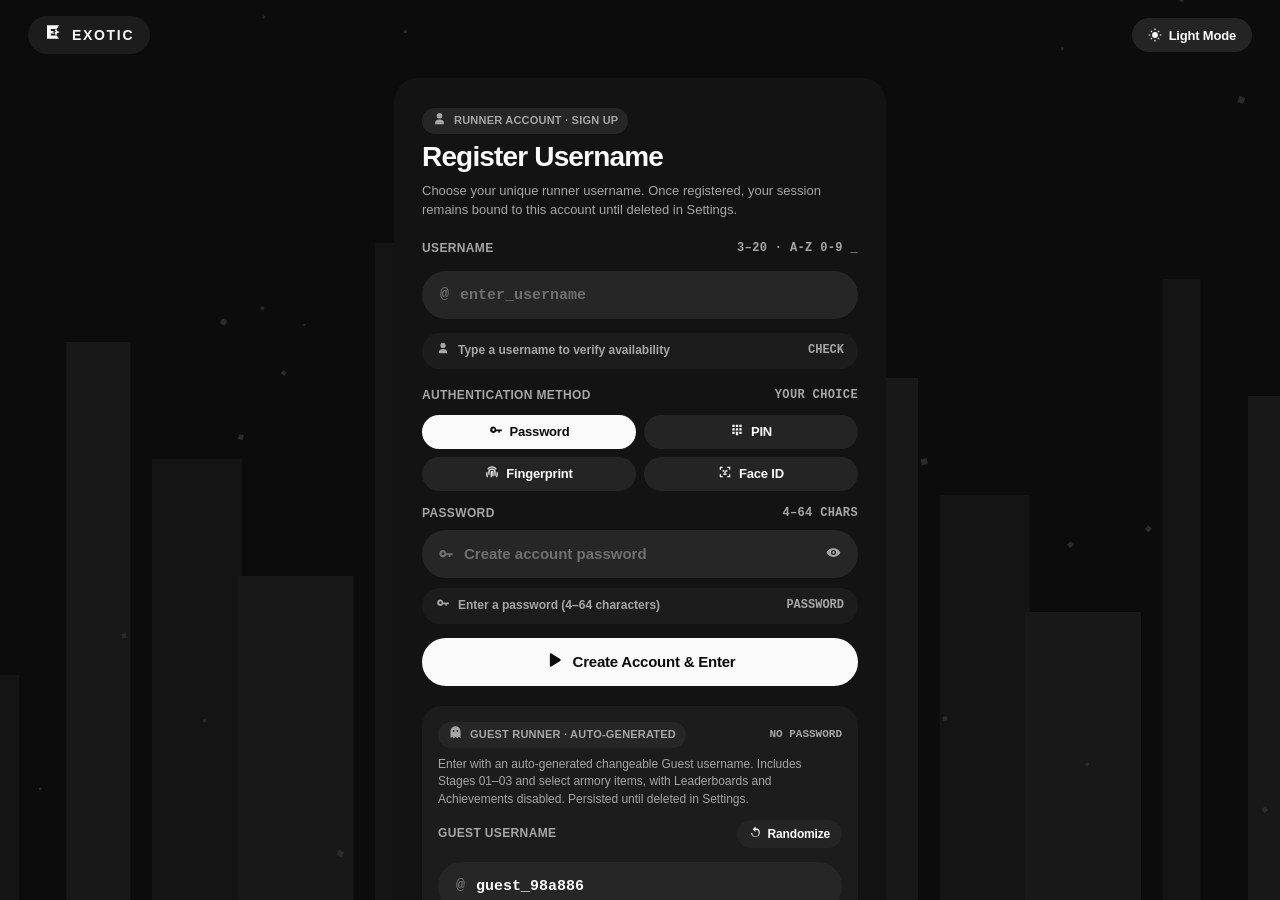
==== commit 0a13e297: "Add playable Jason and Lucia GTA 6 characters across Shop, Raycast search, Gauntlet, and Brawl" ====
--- a/index.html
+++ b/index.html
@@ -4,11 +4,11 @@
   <meta charset="UTF-8" />
   <meta name="viewport" content="width=device-width, initial-scale=1.0, maximum-scale=1.0, user-scalable=no" />
   <title>EXOTIC</title>
-  <link id="app-favicon" rel="icon" type="image/svg+xml" href="favicon.svg?v=20261025c29" />
-  <link rel="shortcut icon" href="favicon.svg?v=20261025c29" />
-  <link rel="stylesheet" href="styles/tokens.css?v=20261025c29" />
-  <link rel="stylesheet" href="styles/components.css?v=20261025c29" />
-  <link rel="stylesheet" href="styles/views.css?v=20261025c29" />
+  <link id="app-favicon" rel="icon" type="image/svg+xml" href="favicon.svg?v=20261025c30" />
+  <link rel="shortcut icon" href="favicon.svg?v=20261025c30" />
+  <link rel="stylesheet" href="styles/tokens.css?v=20261025c30" />
+  <link rel="stylesheet" href="styles/components.css?v=20261025c30" />
+  <link rel="stylesheet" href="styles/views.css?v=20261025c30" />
 </head>
 <body>
   <div id="app">
@@ -952,7 +952,7 @@
                 aria-controls="shop-raycast-list"
               />
               <div class="shop-raycast-trailing">
-                <span id="shop-search-count" class="ex-chip ex-chip--subtle shop-raycast-count">92 Items</span>
+                <span id="shop-search-count" class="ex-chip ex-chip--subtle shop-raycast-count">94 Items</span>
                 <button
                   type="button"
                   id="shop-search-clear-btn"
@@ -1777,31 +1777,31 @@
   </div>
 
   <!-- Ordered Modular Scripts -->
-  <script src="src/core/icons.js?v=20261025c29"></script>
-  <script src="src/core/theme.js?v=20261025c29"></script>
-  <script src="src/core/audio.js?v=20261025c29"></script>
-  <script src="src/core/supabaseClient.js?v=20261025c29"></script>
-  <script src="src/core/storage.js?v=20261025c29"></script>
-  <script src="src/core/biometricHardware.js?v=20261025c29"></script>
-  <script src="src/core/auth.js?v=20261025c29"></script>
-  <script src="src/data/shopItems.js?v=20261025c29"></script>
-  <script src="src/data/brawlData.js?v=20261025c29"></script>
-  <script src="src/data/achievements.js?v=20261025c29"></script>
-  <script src="src/data/levels.js?v=20261025c29"></script>
-  <script src="src/core/realtime.js?v=20261025c29"></script>
-  <script src="src/graphics/characters.js?v=20261025c29"></script>
-  <script src="src/graphics/auras.js?v=20261025c29"></script>
-  <script src="src/graphics/trails.js?v=20261025c29"></script>
-  <script src="src/graphics/worldDraw.js?v=20261025c29"></script>
-  <script src="src/graphics/brawlRenderer.js?v=20261025c29"></script>
-  <script src="src/graphics/backdrop.js?v=20261025c29"></script>
-  <script src="src/graphics/previewDirector.js?v=20261025c29"></script>
-  <script src="src/game/traps.js?v=20261025c29"></script>
-  <script src="src/game/physics.js?v=20261025c29"></script>
-  <script src="src/game/engine.js?v=20261025c29"></script>
-  <script src="src/game/brawlEngine.js?v=20261025c29"></script>
-  <script src="src/ui/router.js?v=20261025c29"></script>
-  <script src="src/ui/views.js?v=20261025c29"></script>
-  <script src="src/ui/main.js?v=20261025c29"></script>
+  <script src="src/core/icons.js?v=20261025c30"></script>
+  <script src="src/core/theme.js?v=20261025c30"></script>
+  <script src="src/core/audio.js?v=20261025c30"></script>
+  <script src="src/core/supabaseClient.js?v=20261025c30"></script>
+  <script src="src/core/storage.js?v=20261025c30"></script>
+  <script src="src/core/biometricHardware.js?v=20261025c30"></script>
+  <script src="src/core/auth.js?v=20261025c30"></script>
+  <script src="src/data/shopItems.js?v=20261025c30"></script>
+  <script src="src/data/brawlData.js?v=20261025c30"></script>
+  <script src="src/data/achievements.js?v=20261025c30"></script>
+  <script src="src/data/levels.js?v=20261025c30"></script>
+  <script src="src/core/realtime.js?v=20261025c30"></script>
+  <script src="src/graphics/characters.js?v=20261025c30"></script>
+  <script src="src/graphics/auras.js?v=20261025c30"></script>
+  <script src="src/graphics/trails.js?v=20261025c30"></script>
+  <script src="src/graphics/worldDraw.js?v=20261025c30"></script>
+  <script src="src/graphics/brawlRenderer.js?v=20261025c30"></script>
+  <script src="src/graphics/backdrop.js?v=20261025c30"></script>
+  <script src="src/graphics/previewDirector.js?v=20261025c30"></script>
+  <script src="src/game/traps.js?v=20261025c30"></script>
+  <script src="src/game/physics.js?v=20261025c30"></script>
+  <script src="src/game/engine.js?v=20261025c30"></script>
+  <script src="src/game/brawlEngine.js?v=20261025c30"></script>
+  <script src="src/ui/router.js?v=20261025c30"></script>
+  <script src="src/ui/views.js?v=20261025c30"></script>
+  <script src="src/ui/main.js?v=20261025c30"></script>
 </body>
 </html>
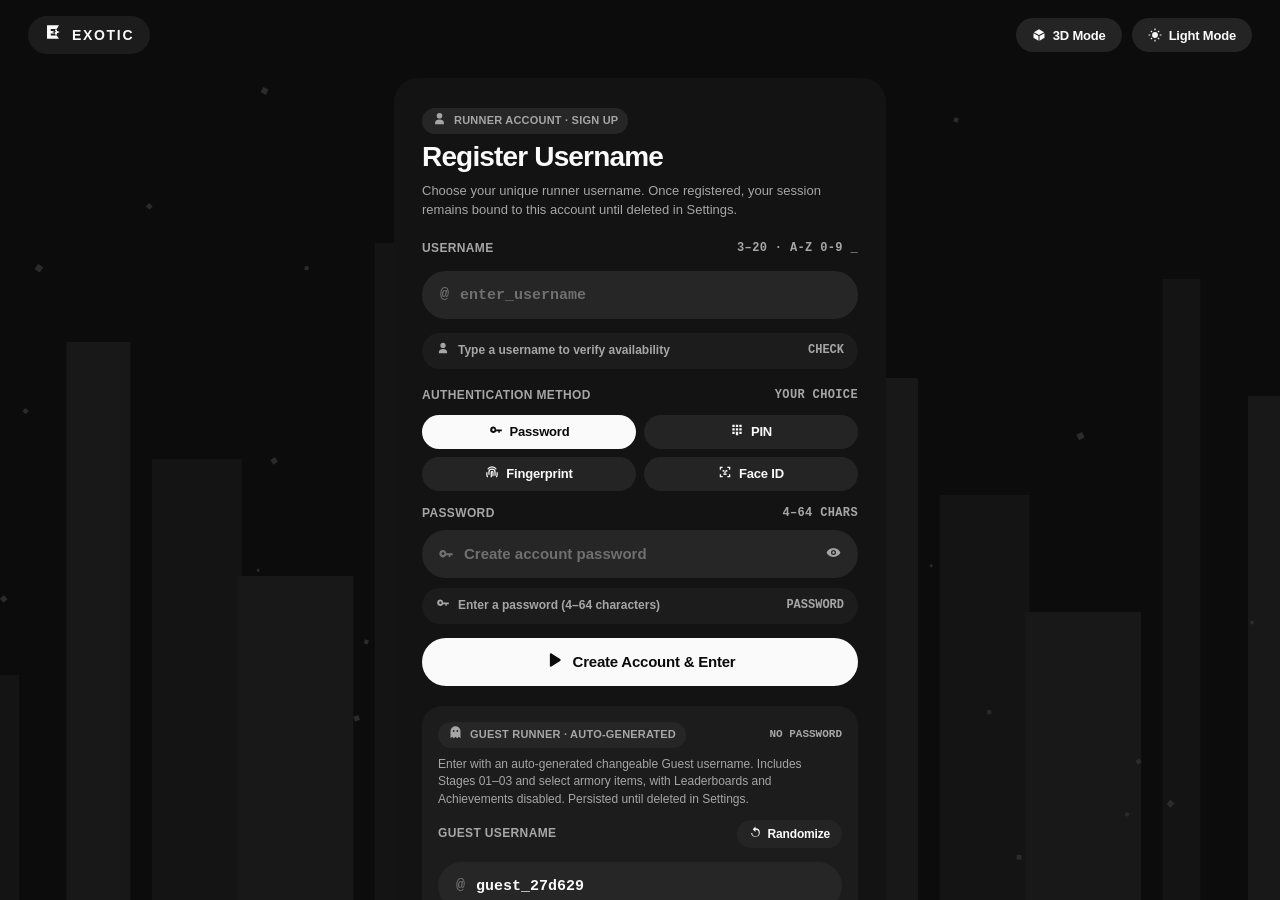
==== commit 9725f300: "Add volumetric 3D Mode across all stages, characters, Brawl arenas, previews, and UI with 2D default" ====
--- a/index.html
+++ b/index.html
@@ -1,14 +1,14 @@
 <!DOCTYPE html>
-<html lang="en" data-theme="dark" data-color-mode="monochrome">
+<html lang="en" data-theme="dark" data-color-mode="monochrome" data-dimension="2d">
 <head>
   <meta charset="UTF-8" />
   <meta name="viewport" content="width=device-width, initial-scale=1.0, maximum-scale=1.0, user-scalable=no" />
   <title>EXOTIC</title>
-  <link id="app-favicon" rel="icon" type="image/svg+xml" href="favicon.svg?v=20261025c30" />
-  <link rel="shortcut icon" href="favicon.svg?v=20261025c30" />
-  <link rel="stylesheet" href="styles/tokens.css?v=20261025c30" />
-  <link rel="stylesheet" href="styles/components.css?v=20261025c30" />
-  <link rel="stylesheet" href="styles/views.css?v=20261025c30" />
+  <link id="app-favicon" rel="icon" type="image/svg+xml" href="favicon.svg?v=20261025c31" />
+  <link rel="shortcut icon" href="favicon.svg?v=20261025c31" />
+  <link rel="stylesheet" href="styles/tokens.css?v=20261025c31" />
+  <link rel="stylesheet" href="styles/components.css?v=20261025c31" />
+  <link rel="stylesheet" href="styles/views.css?v=20261025c31" />
 </head>
 <body>
   <div id="app">
@@ -43,6 +43,10 @@
           <span id="header-sp" class="mono">0</span>
           <span style="color:var(--fg-secondary); font-weight:500;">SP</span>
         </div>
+        <button type="button" id="header-3d-btn" class="ex-pill-btn ex-pill-btn--secondary ex-pill-btn--sm" aria-pressed="false" title="Enable 3D Mode" aria-label="Enable 3D Mode">
+          <span data-icon="cube3d"></span>
+          <span>3D Mode</span>
+        </button>
         <button type="button" id="header-theme-btn" class="ex-pill-btn ex-pill-btn--secondary ex-pill-btn--sm">
           <span data-icon="sun"></span>
           <span>Light Mode</span>
@@ -58,6 +62,10 @@
       <!-- 1. SPLASH LOADING SCREEN -->
       <section id="view-splash" class="ex-view is-active" aria-label="Splash Loading Screen">
         <div class="splash-topbar">
+          <button type="button" id="splash-3d-btn" class="ex-pill-btn ex-pill-btn--secondary ex-pill-btn--sm" aria-pressed="false" aria-label="Enable 3D Mode">
+            <span data-icon="cube3d"></span>
+            <span>3D Mode</span>
+          </button>
           <button type="button" id="splash-theme-btn" class="ex-pill-btn ex-pill-btn--secondary ex-pill-btn--sm" aria-label="Switch to Light Mode">
             <span data-icon="sun"></span>
             <span>Light Mode</span>
@@ -87,10 +95,16 @@
             <span data-icon="logo"></span>
             <span>EXOTIC</span>
           </div>
-          <button type="button" id="signup-theme-btn" class="ex-pill-btn ex-pill-btn--secondary ex-pill-btn--sm" aria-label="Switch to Light Mode">
-            <span data-icon="sun"></span>
-            <span>Light Mode</span>
-          </button>
+          <div class="auth-topbar-actions">
+            <button type="button" id="signup-3d-btn" class="ex-pill-btn ex-pill-btn--secondary ex-pill-btn--sm" aria-pressed="false" aria-label="Enable 3D Mode">
+              <span data-icon="cube3d"></span>
+              <span>3D Mode</span>
+            </button>
+            <button type="button" id="signup-theme-btn" class="ex-pill-btn ex-pill-btn--secondary ex-pill-btn--sm" aria-label="Switch to Light Mode">
+              <span data-icon="sun"></span>
+              <span>Light Mode</span>
+            </button>
+          </div>
         </div>
 
         <div class="auth-shell">
@@ -328,10 +342,16 @@
             <span data-icon="logo"></span>
             <span>EXOTIC</span>
           </div>
-          <button type="button" id="signin-theme-btn" class="ex-pill-btn ex-pill-btn--secondary ex-pill-btn--sm" aria-label="Switch to Light Mode">
-            <span data-icon="sun"></span>
-            <span>Light Mode</span>
-          </button>
+          <div class="auth-topbar-actions">
+            <button type="button" id="signin-3d-btn" class="ex-pill-btn ex-pill-btn--secondary ex-pill-btn--sm" aria-pressed="false" aria-label="Enable 3D Mode">
+              <span data-icon="cube3d"></span>
+              <span>3D Mode</span>
+            </button>
+            <button type="button" id="signin-theme-btn" class="ex-pill-btn ex-pill-btn--secondary ex-pill-btn--sm" aria-label="Switch to Light Mode">
+              <span data-icon="sun"></span>
+              <span>Light Mode</span>
+            </button>
+          </div>
         </div>
 
         <div class="auth-shell">
@@ -636,6 +656,10 @@
               <span data-icon="fullscreen"></span>
               <span class="play-fs-text">Full Screen (F)</span>
             </button>
+            <button type="button" id="play-3d-btn" class="ex-pill-btn ex-pill-btn--secondary ex-pill-btn--sm" aria-pressed="false" title="Enable 3D Mode" aria-label="Enable 3D Mode">
+              <span data-icon="cube3d"></span>
+              <span class="play-3d-text">3D Mode</span>
+            </button>
             <button type="button" id="play-theme-btn" class="ex-pill-btn ex-pill-btn--secondary ex-pill-btn--sm" aria-label="Switch to Light Mode">
               <span data-icon="sun"></span>
               <span class="play-theme-text">Light Mode</span>
@@ -885,6 +909,10 @@
             <button type="button" id="brawl-fullscreen-btn" class="ex-pill-btn ex-pill-btn--secondary ex-pill-btn--sm" title="Full Screen">
               <span data-icon="fullscreen"></span>
               <span>Full Screen</span>
+            </button>
+            <button type="button" id="brawl-3d-btn" class="ex-pill-btn ex-pill-btn--secondary ex-pill-btn--sm" aria-pressed="false" title="Enable 3D Mode" aria-label="Enable 3D Mode">
+              <span data-icon="cube3d"></span>
+              <span class="play-3d-text">3D Mode</span>
             </button>
             <button type="button" id="brawl-theme-btn" class="ex-pill-btn ex-pill-btn--secondary ex-pill-btn--sm" aria-label="Switch Theme">
               <span data-icon="sun"></span>
@@ -1090,6 +1118,23 @@
                 </div>
               </div>
 
+              <div class="settings-row" id="set-dimension-mode-row">
+                <div class="settings-row-info">
+                  <span class="settings-row-title">Dimension Mode</span>
+                  <span class="settings-row-desc">Toggle volumetric 3D Mode across stages, characters, arenas, previews, and screens.</span>
+                </div>
+                <div style="display:flex; gap:6px; flex-shrink:0;">
+                  <button type="button" id="set-dim-2d" class="ex-pill-btn ex-pill-btn--primary ex-pill-btn--sm" aria-pressed="true" title="Switch to 2D Mode">
+                    <span data-icon="plane2d"></span>
+                    <span>2D</span>
+                  </button>
+                  <button type="button" id="set-dim-3d" class="ex-pill-btn ex-pill-btn--secondary ex-pill-btn--sm" aria-pressed="false" title="Switch to 3D Mode">
+                    <span data-icon="cube3d"></span>
+                    <span>3D</span>
+                  </button>
+                </div>
+              </div>
+
               <div class="settings-row">
                 <div class="settings-row-info">
                   <span class="settings-row-title">Sound Effects</span>
@@ -1552,6 +1597,10 @@
             <span data-icon="fullscreen"></span>
             <span>Enter Full Screen (F)</span>
           </button>
+          <button type="button" id="pause-3d-btn" class="ex-pill-btn ex-pill-btn--secondary ex-pill-btn--md ex-pill-btn--full" aria-pressed="false" aria-label="Enable 3D Mode">
+            <span data-icon="cube3d"></span>
+            <span>3D Mode</span>
+          </button>
           <button type="button" id="pause-theme-btn" class="ex-pill-btn ex-pill-btn--secondary ex-pill-btn--md ex-pill-btn--full" aria-label="Switch to Light Mode">
             <span data-icon="sun"></span>
             <span>Light Mode</span>
@@ -1727,6 +1776,10 @@
             <span data-icon="play"></span>
             <span>Resume Brawl</span>
           </button>
+          <button type="button" id="brawl-pause-3d-btn" class="ex-pill-btn ex-pill-btn--secondary ex-pill-btn--md ex-pill-btn--full" aria-pressed="false" aria-label="Enable 3D Mode">
+            <span data-icon="cube3d"></span>
+            <span>3D Mode</span>
+          </button>
           <button type="button" id="brawl-restart-btn" class="ex-pill-btn ex-pill-btn--secondary ex-pill-btn--md ex-pill-btn--full">
             <span data-icon="retry"></span>
             <span>Restart Match</span>
@@ -1777,31 +1830,32 @@
   </div>
 
   <!-- Ordered Modular Scripts -->
-  <script src="src/core/icons.js?v=20261025c30"></script>
-  <script src="src/core/theme.js?v=20261025c30"></script>
-  <script src="src/core/audio.js?v=20261025c30"></script>
-  <script src="src/core/supabaseClient.js?v=20261025c30"></script>
-  <script src="src/core/storage.js?v=20261025c30"></script>
-  <script src="src/core/biometricHardware.js?v=20261025c30"></script>
-  <script src="src/core/auth.js?v=20261025c30"></script>
-  <script src="src/data/shopItems.js?v=20261025c30"></script>
-  <script src="src/data/brawlData.js?v=20261025c30"></script>
-  <script src="src/data/achievements.js?v=20261025c30"></script>
-  <script src="src/data/levels.js?v=20261025c30"></script>
-  <script src="src/core/realtime.js?v=20261025c30"></script>
-  <script src="src/graphics/characters.js?v=20261025c30"></script>
-  <script src="src/graphics/auras.js?v=20261025c30"></script>
-  <script src="src/graphics/trails.js?v=20261025c30"></script>
-  <script src="src/graphics/worldDraw.js?v=20261025c30"></script>
-  <script src="src/graphics/brawlRenderer.js?v=20261025c30"></script>
-  <script src="src/graphics/backdrop.js?v=20261025c30"></script>
-  <script src="src/graphics/previewDirector.js?v=20261025c30"></script>
-  <script src="src/game/traps.js?v=20261025c30"></script>
-  <script src="src/game/physics.js?v=20261025c30"></script>
-  <script src="src/game/engine.js?v=20261025c30"></script>
-  <script src="src/game/brawlEngine.js?v=20261025c30"></script>
-  <script src="src/ui/router.js?v=20261025c30"></script>
-  <script src="src/ui/views.js?v=20261025c30"></script>
-  <script src="src/ui/main.js?v=20261025c30"></script>
+  <script src="src/core/icons.js?v=20261025c31"></script>
+  <script src="src/core/theme.js?v=20261025c31"></script>
+  <script src="src/core/audio.js?v=20261025c31"></script>
+  <script src="src/core/supabaseClient.js?v=20261025c31"></script>
+  <script src="src/core/storage.js?v=20261025c31"></script>
+  <script src="src/core/biometricHardware.js?v=20261025c31"></script>
+  <script src="src/core/auth.js?v=20261025c31"></script>
+  <script src="src/data/shopItems.js?v=20261025c31"></script>
+  <script src="src/data/brawlData.js?v=20261025c31"></script>
+  <script src="src/data/achievements.js?v=20261025c31"></script>
+  <script src="src/data/levels.js?v=20261025c31"></script>
+  <script src="src/core/realtime.js?v=20261025c31"></script>
+  <script src="src/graphics/renderer3d.js?v=20261025c31"></script>
+  <script src="src/graphics/characters.js?v=20261025c31"></script>
+  <script src="src/graphics/auras.js?v=20261025c31"></script>
+  <script src="src/graphics/trails.js?v=20261025c31"></script>
+  <script src="src/graphics/worldDraw.js?v=20261025c31"></script>
+  <script src="src/graphics/brawlRenderer.js?v=20261025c31"></script>
+  <script src="src/graphics/backdrop.js?v=20261025c31"></script>
+  <script src="src/graphics/previewDirector.js?v=20261025c31"></script>
+  <script src="src/game/traps.js?v=20261025c31"></script>
+  <script src="src/game/physics.js?v=20261025c31"></script>
+  <script src="src/game/engine.js?v=20261025c31"></script>
+  <script src="src/game/brawlEngine.js?v=20261025c31"></script>
+  <script src="src/ui/router.js?v=20261025c31"></script>
+  <script src="src/ui/views.js?v=20261025c31"></script>
+  <script src="src/ui/main.js?v=20261025c31"></script>
 </body>
 </html>
--- a/styles/components.css
+++ b/styles/components.css
@@ -495,3 +495,38 @@
   color: #ffffff;
 }
 
+[data-color-mode="colored"] [data-icon="cube3d"],
+[data-color-mode="colored"] [data-icon="plane2d"] {
+  color: var(--accent-skill);
+}
+
+[data-color-mode="colored"] .ex-pill-btn--primary [data-icon="cube3d"],
+[data-color-mode="colored"] .ex-pill-btn--primary [data-icon="plane2d"] {
+  color: #ffffff;
+}
+
+/* ==========================================================================
+   3D Spatial UI Depth (Active ONLY when html[data-dimension="3d"])
+   Scoped to .ex-view.is-active so inactive views allocate zero 3D GPU layers.
+   Zero borders, zero outlines, zero box-shadows, zero gradients.
+   ========================================================================== */
+html[data-dimension="3d"] .ex-view.is-active .ex-video-card {
+  transform: perspective(940px) rotateX(3.6deg) rotateY(-2.4deg);
+  transition:
+    transform 220ms var(--ease-spring),
+    background-color 180ms var(--ease-snappy);
+}
+
+html[data-dimension="3d"] .ex-view.is-active .ex-video-card:hover {
+  transform: perspective(940px) rotateX(-2deg) rotateY(2.2deg) translateY(-5px) scale(1.015);
+}
+
+html[data-dimension="3d"] .ex-pill-btn:hover:not(:disabled) {
+  transform: perspective(520px) rotateX(6deg) translateY(-2px);
+}
+
+html[data-dimension="3d"] .ex-pill-btn:active:not(:disabled) {
+  transform: perspective(520px) rotateX(-4deg) translateY(1px) scale(0.96);
+}
+
+
--- a/styles/views.css
+++ b/styles/views.css
@@ -74,6 +74,7 @@
   width: 100%;
   height: 100%;
   overflow: hidden;
+  overflow: clip;
 }
 
 .ex-view {
@@ -130,6 +131,7 @@
   display: flex;
   align-items: center;
   justify-content: flex-end;
+  gap: 10px;
   padding: 16px 28px;
   z-index: 2;
 }
@@ -1234,6 +1236,13 @@
   flex-shrink: 0;
 }
 
+.auth-topbar-actions {
+  display: inline-flex;
+  align-items: center;
+  gap: 10px;
+  flex-wrap: wrap;
+}
+
 .auth-shell {
   width: 100%;
   max-width: 532px;
@@ -1814,7 +1823,8 @@
   }
 
   .play-fs-text,
-  .play-theme-text {
+  .play-theme-text,
+  .play-3d-text {
     display: none;
   }
 
@@ -2108,3 +2118,54 @@
   opacity: 1;
 }
 
+/* ==========================================================================
+   3D Spatial View Architecture (Active ONLY when html[data-dimension="3d"])
+   ========================================================================== */
+html[data-dimension="3d"] .ex-view.is-active .menu-hero {
+  transform: perspective(1150px) rotateY(2.8deg) rotateX(1.2deg);
+  transition: transform 260ms var(--ease-snappy), background-color 220ms var(--ease-snappy);
+}
+
+html[data-dimension="3d"] .ex-view.is-active .menu-hero:hover {
+  transform: perspective(1150px) rotateY(1deg) rotateX(0.4deg) translateY(-2px);
+}
+
+html[data-dimension="3d"] .ex-view.is-active .menu-showcase-card {
+  transform: perspective(1150px) rotateY(-3.2deg) rotateX(1.4deg);
+  transition: transform 260ms var(--ease-snappy), background-color 220ms var(--ease-snappy);
+}
+
+html[data-dimension="3d"] .ex-view.is-active .menu-showcase-card:hover {
+  transform: perspective(1150px) rotateY(-1.2deg) rotateX(0.6deg) translateY(-3px);
+}
+
+html[data-dimension="3d"] .ex-view.is-active .game-stage-wrapper {
+  transform: perspective(1500px) rotateX(1.4deg);
+  transition: transform 240ms var(--ease-snappy);
+}
+
+html[data-dimension="3d"] .ex-view.is-active .settings-card,
+html[data-dimension="3d"] .ex-view.is-active .ach-card,
+html[data-dimension="3d"] .ex-view.is-active .auth-card,
+html[data-dimension="3d"] .ex-view.is-active .brawl-config-card,
+html[data-dimension="3d"] .ex-view.is-active .brawl-controls-card,
+html[data-dimension="3d"] .ex-view.is-active .brawl-loadout-strip {
+  transform: perspective(1100px) rotateX(2deg);
+  transition: transform 220ms var(--ease-snappy), background-color 200ms var(--ease-snappy);
+}
+
+html[data-dimension="3d"] .ex-view.is-active .ach-card:hover,
+html[data-dimension="3d"] .ex-view.is-active .settings-card:hover {
+  transform: perspective(1100px) rotateX(0.6deg) translateY(-3px);
+}
+
+html[data-dimension="3d"] .ex-view.is-active .lb-row {
+  transform: perspective(900px) rotateX(2.2deg);
+  transition: transform 180ms var(--ease-snappy), background-color 180ms var(--ease-snappy);
+}
+
+html[data-dimension="3d"] .ex-view.is-active .lb-row:hover {
+  transform: perspective(900px) rotateX(0deg) translateX(4px);
+}
+
+
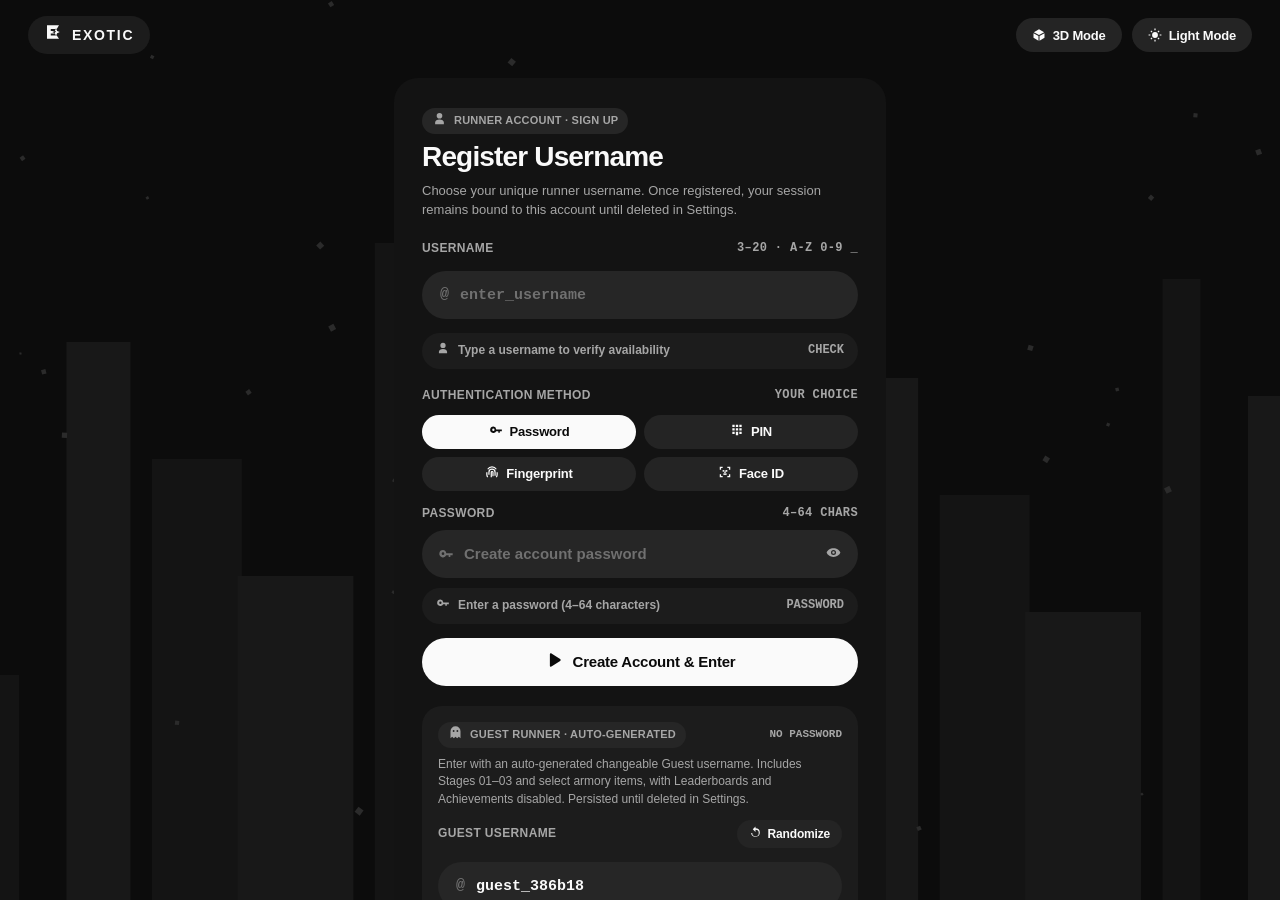
==== commit 88a5f69b: "Implement registered-only Excord community messaging with verified sessions and access controls" ====
--- a/index.html
+++ b/index.html
@@ -4,11 +4,12 @@
   <meta charset="UTF-8" />
   <meta name="viewport" content="width=device-width, initial-scale=1.0, maximum-scale=1.0, user-scalable=no" />
   <title>EXOTIC</title>
-  <link id="app-favicon" rel="icon" type="image/svg+xml" href="favicon.svg?v=20261025c31" />
-  <link rel="shortcut icon" href="favicon.svg?v=20261025c31" />
-  <link rel="stylesheet" href="styles/tokens.css?v=20261025c31" />
-  <link rel="stylesheet" href="styles/components.css?v=20261025c31" />
-  <link rel="stylesheet" href="styles/views.css?v=20261025c31" />
+  <link id="app-favicon" rel="icon" type="image/svg+xml" href="favicon.svg?v=20261026e1" />
+  <link rel="shortcut icon" href="favicon.svg?v=20261026e1" />
+  <link rel="stylesheet" href="styles/tokens.css?v=20261026e1" />
+  <link rel="stylesheet" href="styles/components.css?v=20261026e1" />
+  <link rel="stylesheet" href="styles/views.css?v=20261026e1" />
+  <link rel="stylesheet" href="styles/excord.css?v=20261026e1">
 </head>
 <body>
   <div id="app">
@@ -568,6 +569,8 @@
                 <span data-icon="shop"></span>
                 <span>Shop</span>
               </button>
+
+              <button type="button" id="menu-btn-excord" class="ex-pill-btn ex-pill-btn--secondary ex-pill-btn--lg" data-route="excord"><span data-icon="excord"></span><span id="menu-excord-label">Excord</span></button>
 
               <button type="button" id="menu-btn-achievements" class="ex-pill-btn ex-pill-btn--secondary ex-pill-btn--lg" data-route="achievements">
                 <span data-icon="achievements"></span>
@@ -1578,6 +1581,7 @@
           </div>
         </div>
       </section>
+    <section id="view-excord" class="ex-view" aria-label="Excord"><div id="excord-root"></div></section>
     </main>
 
     <!-- Pause Modal -->
@@ -1830,32 +1834,33 @@
   </div>
 
   <!-- Ordered Modular Scripts -->
-  <script src="src/core/icons.js?v=20261025c31"></script>
-  <script src="src/core/theme.js?v=20261025c31"></script>
-  <script src="src/core/audio.js?v=20261025c31"></script>
-  <script src="src/core/supabaseClient.js?v=20261025c31"></script>
-  <script src="src/core/storage.js?v=20261025c31"></script>
-  <script src="src/core/biometricHardware.js?v=20261025c31"></script>
-  <script src="src/core/auth.js?v=20261025c31"></script>
-  <script src="src/data/shopItems.js?v=20261025c31"></script>
-  <script src="src/data/brawlData.js?v=20261025c31"></script>
-  <script src="src/data/achievements.js?v=20261025c31"></script>
-  <script src="src/data/levels.js?v=20261025c31"></script>
-  <script src="src/core/realtime.js?v=20261025c31"></script>
-  <script src="src/graphics/renderer3d.js?v=20261025c31"></script>
-  <script src="src/graphics/characters.js?v=20261025c31"></script>
-  <script src="src/graphics/auras.js?v=20261025c31"></script>
-  <script src="src/graphics/trails.js?v=20261025c31"></script>
-  <script src="src/graphics/worldDraw.js?v=20261025c31"></script>
-  <script src="src/graphics/brawlRenderer.js?v=20261025c31"></script>
-  <script src="src/graphics/backdrop.js?v=20261025c31"></script>
-  <script src="src/graphics/previewDirector.js?v=20261025c31"></script>
-  <script src="src/game/traps.js?v=20261025c31"></script>
-  <script src="src/game/physics.js?v=20261025c31"></script>
-  <script src="src/game/engine.js?v=20261025c31"></script>
-  <script src="src/game/brawlEngine.js?v=20261025c31"></script>
-  <script src="src/ui/router.js?v=20261025c31"></script>
-  <script src="src/ui/views.js?v=20261025c31"></script>
-  <script src="src/ui/main.js?v=20261025c31"></script>
+  <script src="src/core/icons.js?v=20261026e1"></script>
+  <script src="src/core/theme.js?v=20261026e1"></script>
+  <script src="src/core/audio.js?v=20261026e1"></script>
+  <script src="src/core/supabaseClient.js?v=20261026e1"></script>
+  <script src="src/core/storage.js?v=20261026e1"></script>
+  <script src="src/core/biometricHardware.js?v=20261026e1"></script>
+  <script src="src/core/auth.js?v=20261026e1"></script>
+  <script src="src/data/shopItems.js?v=20261026e1"></script>
+  <script src="src/data/brawlData.js?v=20261026e1"></script>
+  <script src="src/data/achievements.js?v=20261026e1"></script>
+  <script src="src/data/levels.js?v=20261026e1"></script>
+  <script src="src/core/realtime.js?v=20261026e1"></script>
+  <script src="src/graphics/renderer3d.js?v=20261026e1"></script>
+  <script src="src/graphics/characters.js?v=20261026e1"></script>
+  <script src="src/graphics/auras.js?v=20261026e1"></script>
+  <script src="src/graphics/trails.js?v=20261026e1"></script>
+  <script src="src/graphics/worldDraw.js?v=20261026e1"></script>
+  <script src="src/graphics/brawlRenderer.js?v=20261026e1"></script>
+  <script src="src/graphics/backdrop.js?v=20261026e1"></script>
+  <script src="src/graphics/previewDirector.js?v=20261026e1"></script>
+  <script src="src/game/traps.js?v=20261026e1"></script>
+  <script src="src/game/physics.js?v=20261026e1"></script>
+  <script src="src/game/engine.js?v=20261026e1"></script>
+  <script src="src/game/brawlEngine.js?v=20261026e1"></script>
+  <script src="src/ui/router.js?v=20261026e1"></script>
+  <script src="src/ui/views.js?v=20261026e1"></script>
+  <script src="src/excord/excordApp.js?v=20261026e1"></script>
+  <script src="src/ui/main.js?v=20261026e1"></script>
 </body>
 </html>
--- a/styles/excord.css
+++ b/styles/excord.css
@@ -0,0 +1,100 @@
+/* Excord: solid surfaces; shared theme, color and dimension controls. */
+#view-excord { padding: 8px 20px 20px; overflow: hidden; }
+#excord-root { height: 100%; min-height: 0; }
+.ec-shell { display: grid; grid-template-columns: 68px 224px minmax(260px,1fr) 210px; height:100%; overflow:hidden; border-radius:24px; background:var(--bg-surface-1); color:var(--fg-primary); }
+.ec-rail { padding:14px 8px; display:flex; flex-direction:column; gap:12px; align-items:center; background:var(--bg-app); overflow:auto; }
+.ec-rail .ex-pill-btn { flex-shrink:0; width:48px; height:48px; min-height:48px; padding:0; font-size:14px; font-weight:800; }
+.ec-rail svg { width:22px;height:22px; }
+.ec-side { background:var(--bg-surface-2); display:flex; flex-direction:column; min-height:0; padding:18px 12px 12px; gap:12px; }
+.ec-brand { display:flex; align-items:center; gap:9px; font-weight:900; font-size:20px; letter-spacing:-.5px; }
+.ec-brand svg { width:25px; height:25px; }
+.ec-eyebrow { font-size:10px; color:var(--fg-muted); font-weight:800; letter-spacing:1.4px; text-transform:uppercase; }
+.ec-side-title { font-size:16px; font-weight:800; margin:10px 4px 0; overflow-wrap:anywhere; }
+.ec-channel-list { flex:1; min-height:0; overflow:auto; display:flex; flex-direction:column; gap:5px; }
+.ec-channel-list .ex-pill-btn { width:100%; text-align:left; justify-content:flex-start; padding:10px 12px; height:auto; min-height:38px; white-space:normal; overflow-wrap:anywhere; }
+.ec-channel-list .ec-thread { margin-left:14px; width:calc(100% - 14px); font-size:12px; }
+.ec-icon { width:18px; height:18px; display:inline-flex; flex-shrink:0; }
+.ec-icon svg { width:100%; height:100%; }
+.ec-user { display:flex; align-items:center; gap:8px; padding-top:8px; font-size:12px; }
+.ec-avatar { width:36px;height:36px; min-width:36px; display:grid;place-items:center; background:var(--bg-surface-4);border-radius:14px;font-weight:800;font-size:13px; }
+.ec-avatar--large { width:64px;height:64px; border-radius:22px;font-size:24px; }
+.ec-center { min-width:0; min-height:0; display:flex; flex-direction:column; }
+.ec-head { padding:18px 24px; display:flex;align-items:center;gap:12px; background:var(--bg-surface-1);flex-shrink:0; }
+.ec-head h2 { font-size:17px; margin:0; }
+.ec-head small { color:var(--fg-muted); }
+.ec-head-actions { display:flex;gap:6px;margin-left:auto; }
+.ec-topic { padding:0 24px 14px; font-size:12px;color:var(--fg-secondary); }
+.ec-scroll { overflow:auto;flex:1;min-height:0; padding:20px 24px; overscroll-behavior:contain; }
+.ec-welcome { margin:16px 0 28px; }
+.ec-welcome h1 { font-size:clamp(25px,3vw,40px); letter-spacing:-1.5px; line-height:1.12; margin:15px 0; }
+.ec-welcome p { color:var(--fg-secondary);max-width:530px;line-height:1.7;font-size:13px; }
+.ec-welcome .ec-icon { width:44px;height:44px; }
+.ec-chips { display:flex; gap:8px;flex-wrap:wrap; margin:18px 0; }
+.ec-chip { background:var(--bg-surface-3);border-radius:100px;padding:7px 12px;font-size:11px;color:var(--fg-secondary); }
+.ec-empty { padding:30px 4px;color:var(--fg-secondary);font-size:13px;line-height:1.7; }
+.ec-message { display:flex; gap:12px; padding:12px 0; }
+.ec-message-body { min-width:0;flex:1; }
+.ec-message-meta { display:flex;gap:8px;align-items:baseline;flex-wrap:wrap;font-size:13px; }
+.ec-message-meta time { font-size:10px;color:var(--fg-muted); }
+.ec-message-content { white-space:pre-wrap;overflow-wrap:anywhere;line-height:1.7;font-size:13px;margin:5px 0; }
+.ec-message-content code { background:var(--bg-surface-3);padding:2px 5px;border-radius:5px; }
+.ec-message-content .ec-spoiler { background:var(--bg-surface-4);color:transparent;cursor:pointer;border-radius:5px; }
+.ec-message-content .ec-spoiler:focus,.ec-message-content .ec-spoiler:hover { color:var(--fg-primary); }
+.ec-message-tools { display:flex;flex-wrap:wrap;gap:4px; margin-top:6px; }
+.ec-message-tools .ex-pill-btn { font-size:10px;min-height:25px;padding:4px 9px; }
+.ec-reply-note { font-size:11px;color:var(--fg-muted); }
+.ec-poll { padding:15px; background:var(--bg-surface-2);border-radius:16px;max-width:400px;margin-top:10px; }
+.ec-poll .ex-pill-btn { margin-top:7px;width:100%;justify-content:space-between; }
+.ec-composer { padding:12px 20px 18px;flex-shrink:0; }
+.ec-compose-box { background:var(--bg-surface-3);border-radius:20px;padding:12px; }
+.ec-compose-box textarea { resize:vertical;min-height:48px;max-height:140px;background:transparent;width:100%;color:var(--fg-primary);font:inherit;font-size:13px;padding:5px; }
+.ec-compose-bottom { display:flex;align-items:center;gap:6px; }
+.ec-compose-bottom small { margin-right:auto;font-size:10px;color:var(--fg-muted); }
+.ec-status { color:var(--fg-secondary);font-size:12px;padding:8px 24px;min-height:30px; }
+.ec-members { background:var(--bg-surface-2);padding:22px 16px;overflow:auto; }
+.ec-member { display:flex;gap:9px;align-items:center;margin:18px 0; font-size:12px; }
+.ec-member small { display:block;color:var(--fg-muted);font-size:10px;margin-top:4px;overflow-wrap:anywhere; }
+.ec-member-info { min-width:0;overflow-wrap:anywhere; }
+.ec-card { background:var(--bg-surface-2);padding:20px;border-radius:20px;margin:12px 0; }
+.ec-card h3 { font-size:16px;margin:0 0 8px; }
+.ec-card p { font-size:12px;color:var(--fg-secondary);line-height:1.7; }
+.ec-row { display:flex;align-items:center;gap:10px;flex-wrap:wrap; }
+.ec-row .ec-grow { flex:1;min-width:0; }
+.ec-actions { display:flex;gap:6px;flex-wrap:wrap;margin:12px 0; }
+.ec-tabs { display:flex;gap:7px;flex-wrap:wrap;margin:14px 0; }
+.ec-overlay { position:fixed;inset:0;z-index:150;background:var(--bg-modal-scrim);display:flex;align-items:center;justify-content:center;padding:20px; }
+.ec-dialog { width:min(520px,100%);max-height:90vh;overflow:auto;background:var(--bg-surface-1);border-radius:26px;padding:28px; }
+.ec-dialog h2 { margin:0 0 8px;letter-spacing:-.8px; }
+.ec-dialog p { color:var(--fg-secondary);font-size:12px;line-height:1.7; }
+.ec-form { display:flex;flex-direction:column;gap:13px;margin-top:20px; }
+.ec-form label { display:flex;flex-direction:column;gap:7px;font-size:12px;font-weight:700; }
+.ec-form input,.ec-form textarea,.ec-form select { border:none;outline:none;box-shadow:none;background:var(--bg-surface-3);color:var(--fg-primary);padding:12px 14px;border-radius:12px;width:100%;font:inherit;min-width:0; }
+.ec-form input[type=checkbox] { width:18px;height:18px;accent-color:var(--fg-primary); }
+.ec-form label:has(input[type=checkbox]) { flex-direction:row;align-items:center; }
+.ec-form textarea { min-height:90px;resize:vertical; }
+.ec-form-footer { display:flex;gap:8px;justify-content:flex-end;margin-top:10px; }
+.ec-dialog-error { color:var(--fg-primary);font-size:12px; }
+.ec-compact-search { display:flex;gap:8px;margin-bottom:18px; }
+.ec-compact-search input { background:var(--bg-surface-3);color:var(--fg-primary);border:none;outline:none;box-shadow:none;border-radius:100px;min-width:0;flex:1;padding:10px 16px;font:inherit;font-size:12px; }
+.ec-mobile-toggle { display:none; }
+html[data-color-mode="colored"] .ec-brand { color:#818cf8; }
+html[data-color-mode="colored"] .ec-avatar { background:#343b6a;color:#e0e7ff; }
+html[data-color-mode="colored"] .ec-chip { color:#a5b4fc; }
+html[data-dimension="3d"] #view-excord.is-active .ec-card { transform:perspective(1200px) rotateX(1.5deg); }
+@media(max-width:1150px) { .ec-shell {grid-template-columns:60px 190px minmax(260px,1fr);} .ec-members{display:none;} }
+@media(max-width:760px) {
+ #view-excord{padding:0 8px 8px;}
+ .ec-shell{grid-template-columns:52px minmax(0,1fr);border-radius:18px;}
+ .ec-side{display:none;}
+ .ec-shell.ec-nav-open .ec-side{display:flex;grid-column:2;grid-row:1;}
+ .ec-shell.ec-nav-open .ec-center{display:none;}
+ .ec-mobile-toggle{display:inline-flex;}
+ .ec-head{padding:14px;flex-wrap:wrap;}
+ .ec-topic{padding:0 14px 8px;}
+ .ec-scroll{padding:14px;}
+ .ec-head-actions{gap:4px;}
+ .ec-rail{padding:12px 4px;}
+ .ec-rail .ex-pill-btn{width:40px;height:40px;min-height:40px;}
+ .ec-composer{padding:8px;}
+ .ec-message-tools .ex-pill-btn{padding:6px 9px;min-height:30px;}
+}
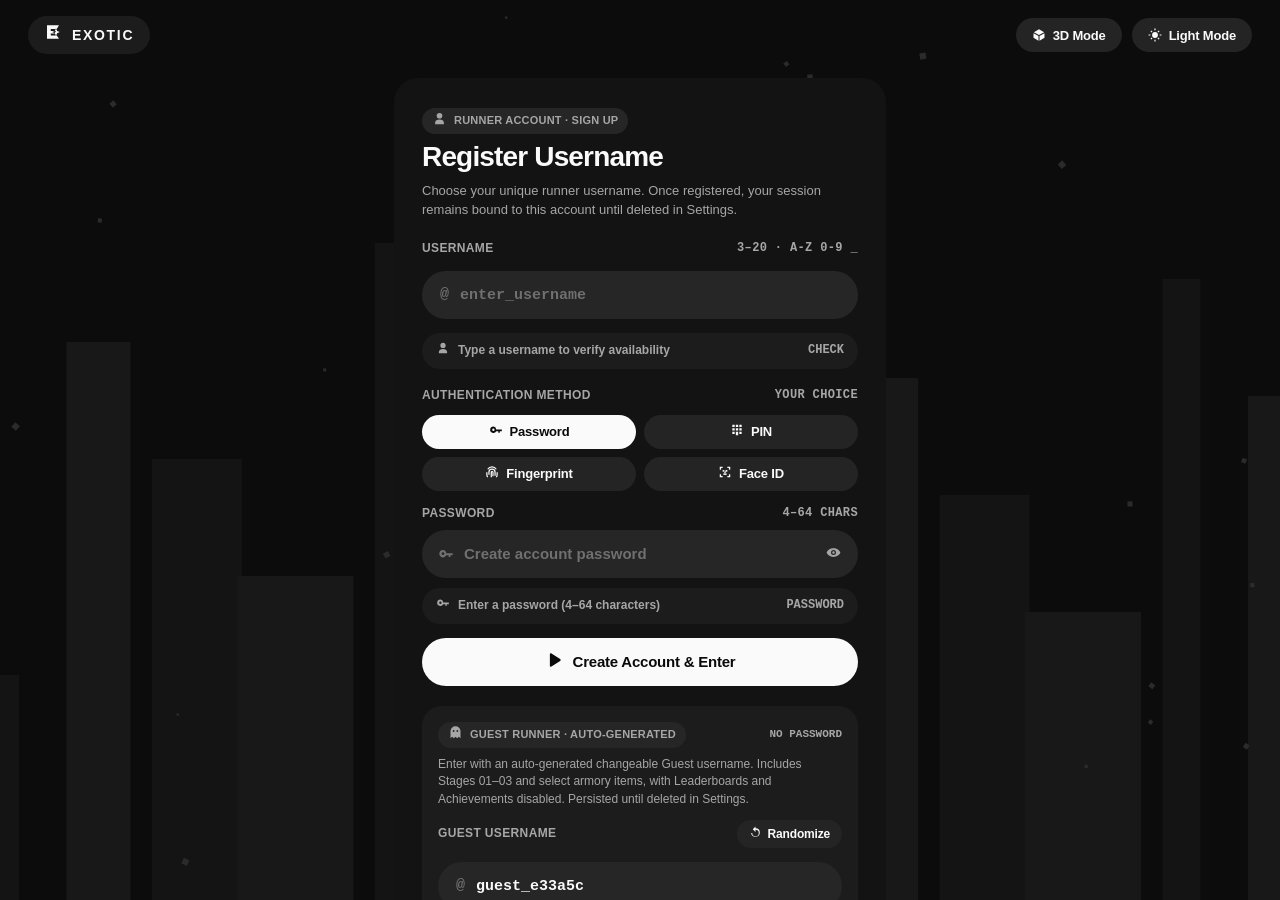
==== commit f14944b4: "Expand Excord with saved messages, full-history search, events, read states and community management" ====
--- a/index.html
+++ b/index.html
@@ -4,12 +4,12 @@
   <meta charset="UTF-8" />
   <meta name="viewport" content="width=device-width, initial-scale=1.0, maximum-scale=1.0, user-scalable=no" />
   <title>EXOTIC</title>
-  <link id="app-favicon" rel="icon" type="image/svg+xml" href="favicon.svg?v=20261026e1" />
-  <link rel="shortcut icon" href="favicon.svg?v=20261026e1" />
-  <link rel="stylesheet" href="styles/tokens.css?v=20261026e1" />
-  <link rel="stylesheet" href="styles/components.css?v=20261026e1" />
-  <link rel="stylesheet" href="styles/views.css?v=20261026e1" />
-  <link rel="stylesheet" href="styles/excord.css?v=20261026e1">
+  <link id="app-favicon" rel="icon" type="image/svg+xml" href="favicon.svg?v=20261026e2" />
+  <link rel="shortcut icon" href="favicon.svg?v=20261026e2" />
+  <link rel="stylesheet" href="styles/tokens.css?v=20261026e2" />
+  <link rel="stylesheet" href="styles/components.css?v=20261026e2" />
+  <link rel="stylesheet" href="styles/views.css?v=20261026e2" />
+  <link rel="stylesheet" href="styles/excord.css?v=20261026e2">
 </head>
 <body>
   <div id="app">
@@ -1834,33 +1834,33 @@
   </div>
 
   <!-- Ordered Modular Scripts -->
-  <script src="src/core/icons.js?v=20261026e1"></script>
-  <script src="src/core/theme.js?v=20261026e1"></script>
-  <script src="src/core/audio.js?v=20261026e1"></script>
-  <script src="src/core/supabaseClient.js?v=20261026e1"></script>
-  <script src="src/core/storage.js?v=20261026e1"></script>
-  <script src="src/core/biometricHardware.js?v=20261026e1"></script>
-  <script src="src/core/auth.js?v=20261026e1"></script>
-  <script src="src/data/shopItems.js?v=20261026e1"></script>
-  <script src="src/data/brawlData.js?v=20261026e1"></script>
-  <script src="src/data/achievements.js?v=20261026e1"></script>
-  <script src="src/data/levels.js?v=20261026e1"></script>
-  <script src="src/core/realtime.js?v=20261026e1"></script>
-  <script src="src/graphics/renderer3d.js?v=20261026e1"></script>
-  <script src="src/graphics/characters.js?v=20261026e1"></script>
-  <script src="src/graphics/auras.js?v=20261026e1"></script>
-  <script src="src/graphics/trails.js?v=20261026e1"></script>
-  <script src="src/graphics/worldDraw.js?v=20261026e1"></script>
-  <script src="src/graphics/brawlRenderer.js?v=20261026e1"></script>
-  <script src="src/graphics/backdrop.js?v=20261026e1"></script>
-  <script src="src/graphics/previewDirector.js?v=20261026e1"></script>
-  <script src="src/game/traps.js?v=20261026e1"></script>
-  <script src="src/game/physics.js?v=20261026e1"></script>
-  <script src="src/game/engine.js?v=20261026e1"></script>
-  <script src="src/game/brawlEngine.js?v=20261026e1"></script>
-  <script src="src/ui/router.js?v=20261026e1"></script>
-  <script src="src/ui/views.js?v=20261026e1"></script>
-  <script src="src/excord/excordApp.js?v=20261026e1"></script>
-  <script src="src/ui/main.js?v=20261026e1"></script>
+  <script src="src/core/icons.js?v=20261026e2"></script>
+  <script src="src/core/theme.js?v=20261026e2"></script>
+  <script src="src/core/audio.js?v=20261026e2"></script>
+  <script src="src/core/supabaseClient.js?v=20261026e2"></script>
+  <script src="src/core/storage.js?v=20261026e2"></script>
+  <script src="src/core/biometricHardware.js?v=20261026e2"></script>
+  <script src="src/core/auth.js?v=20261026e2"></script>
+  <script src="src/data/shopItems.js?v=20261026e2"></script>
+  <script src="src/data/brawlData.js?v=20261026e2"></script>
+  <script src="src/data/achievements.js?v=20261026e2"></script>
+  <script src="src/data/levels.js?v=20261026e2"></script>
+  <script src="src/core/realtime.js?v=20261026e2"></script>
+  <script src="src/graphics/renderer3d.js?v=20261026e2"></script>
+  <script src="src/graphics/characters.js?v=20261026e2"></script>
+  <script src="src/graphics/auras.js?v=20261026e2"></script>
+  <script src="src/graphics/trails.js?v=20261026e2"></script>
+  <script src="src/graphics/worldDraw.js?v=20261026e2"></script>
+  <script src="src/graphics/brawlRenderer.js?v=20261026e2"></script>
+  <script src="src/graphics/backdrop.js?v=20261026e2"></script>
+  <script src="src/graphics/previewDirector.js?v=20261026e2"></script>
+  <script src="src/game/traps.js?v=20261026e2"></script>
+  <script src="src/game/physics.js?v=20261026e2"></script>
+  <script src="src/game/engine.js?v=20261026e2"></script>
+  <script src="src/game/brawlEngine.js?v=20261026e2"></script>
+  <script src="src/ui/router.js?v=20261026e2"></script>
+  <script src="src/ui/views.js?v=20261026e2"></script>
+  <script src="src/excord/excordApp.js?v=20261026e2"></script>
+  <script src="src/ui/main.js?v=20261026e2"></script>
 </body>
 </html>
--- a/styles/excord.css
+++ b/styles/excord.css
@@ -98,3 +98,9 @@
  .ec-composer{padding:8px;}
  .ec-message-tools .ex-pill-btn{padding:6px 9px;min-height:30px;}
 }
+.ec-unread { margin-left:auto;flex-shrink:0;min-width:20px;padding:3px 6px;border-radius:100px;background:var(--fg-primary);color:var(--bg-app);text-align:center;font-size:10px;font-weight:800; }
+.ec-code { padding:12px;border-radius:12px;background:var(--bg-surface-3);white-space:pre-wrap;overflow-wrap:anywhere;font-size:12px; }
+#ec-typing { min-height:16px; }
+.ec-head-actions { flex-wrap:wrap; }
+.ec-side .ec-actions .ex-pill-btn { font-size:10px; }
+.ec-dialog .ec-card { background:var(--bg-surface-3); }
